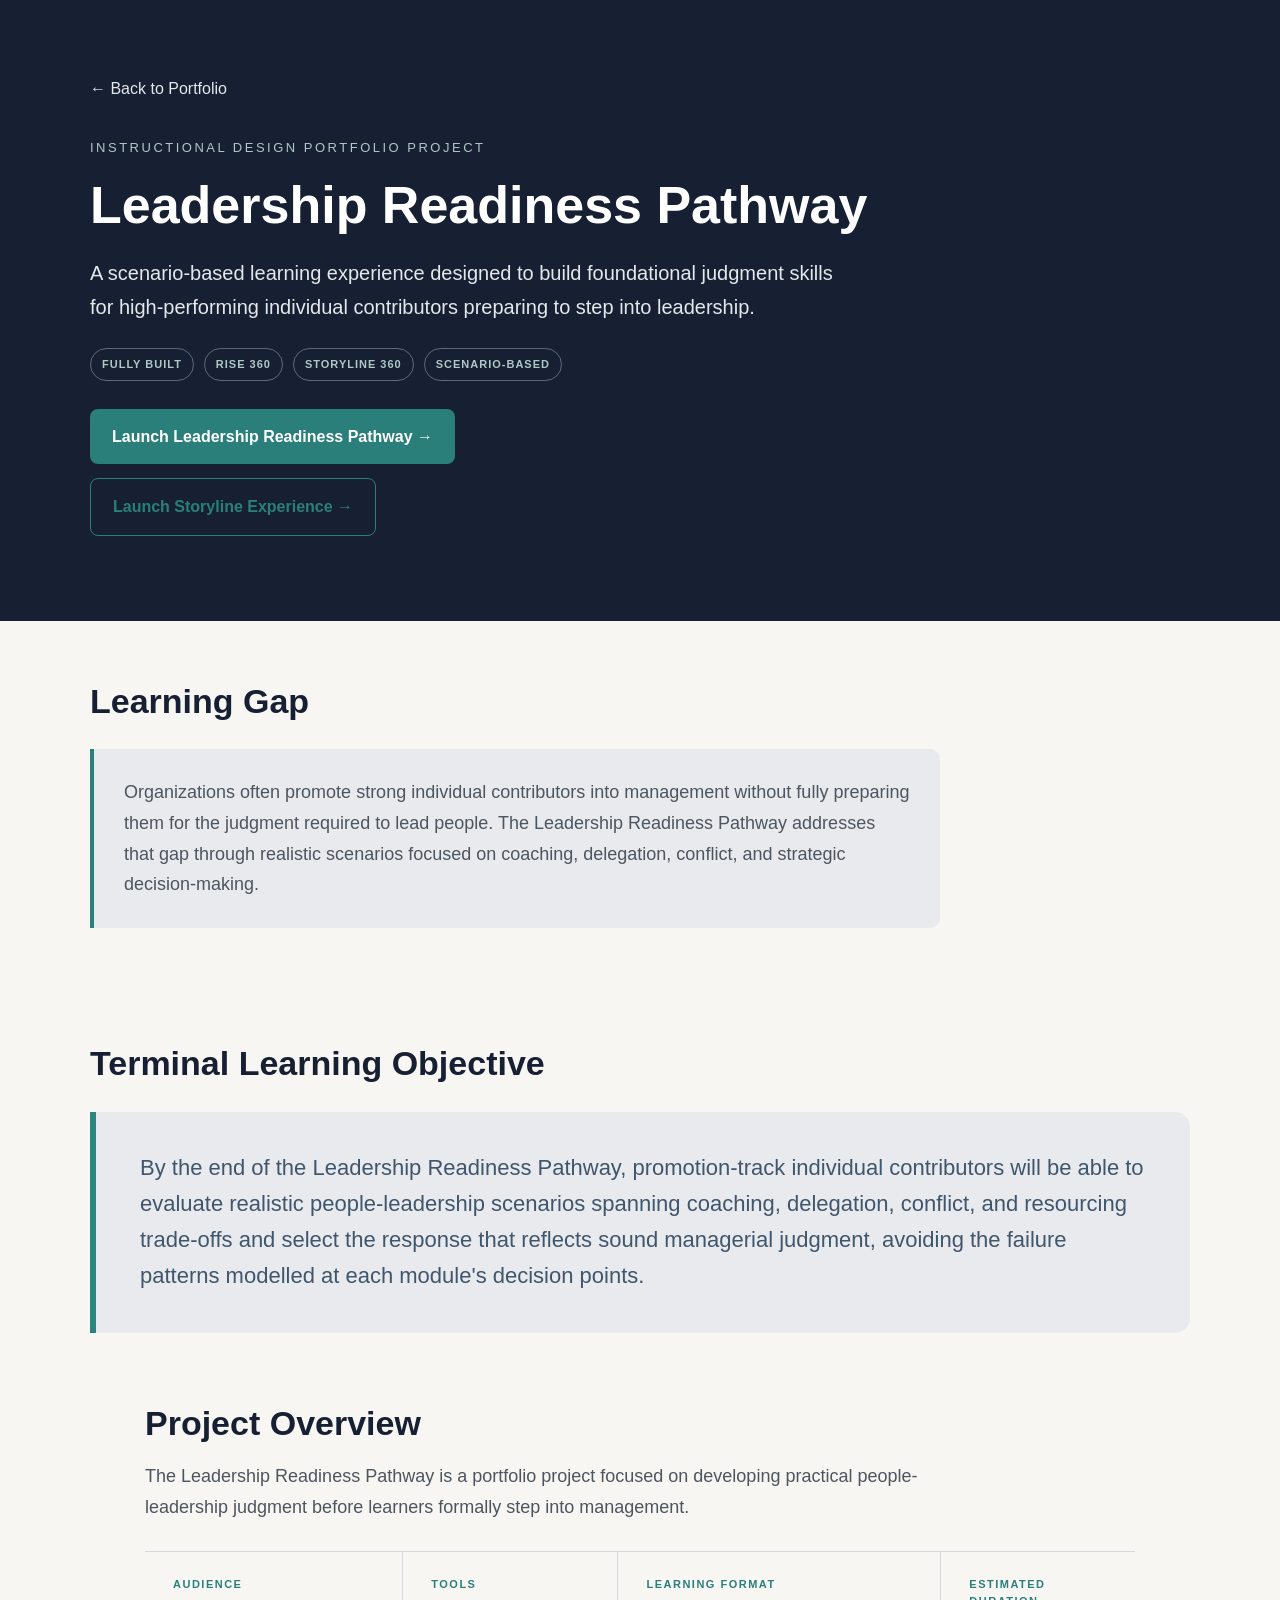
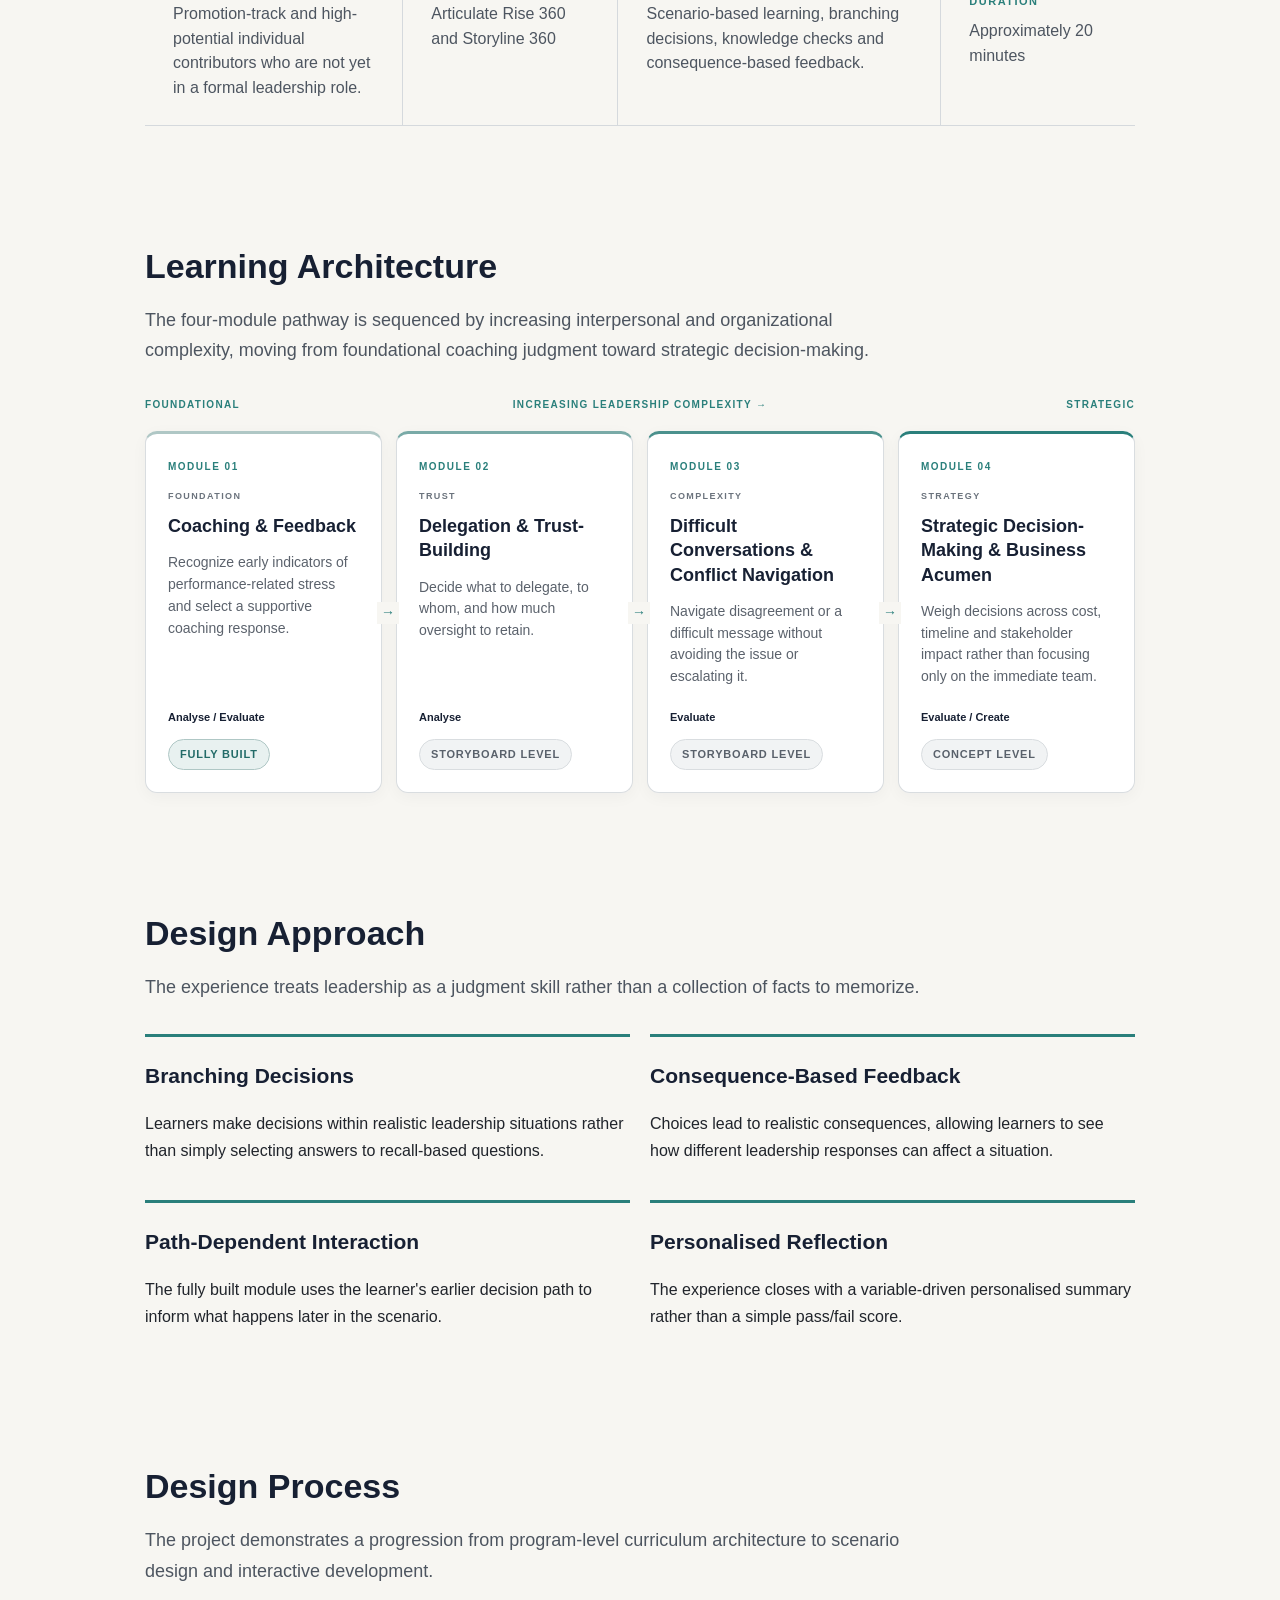
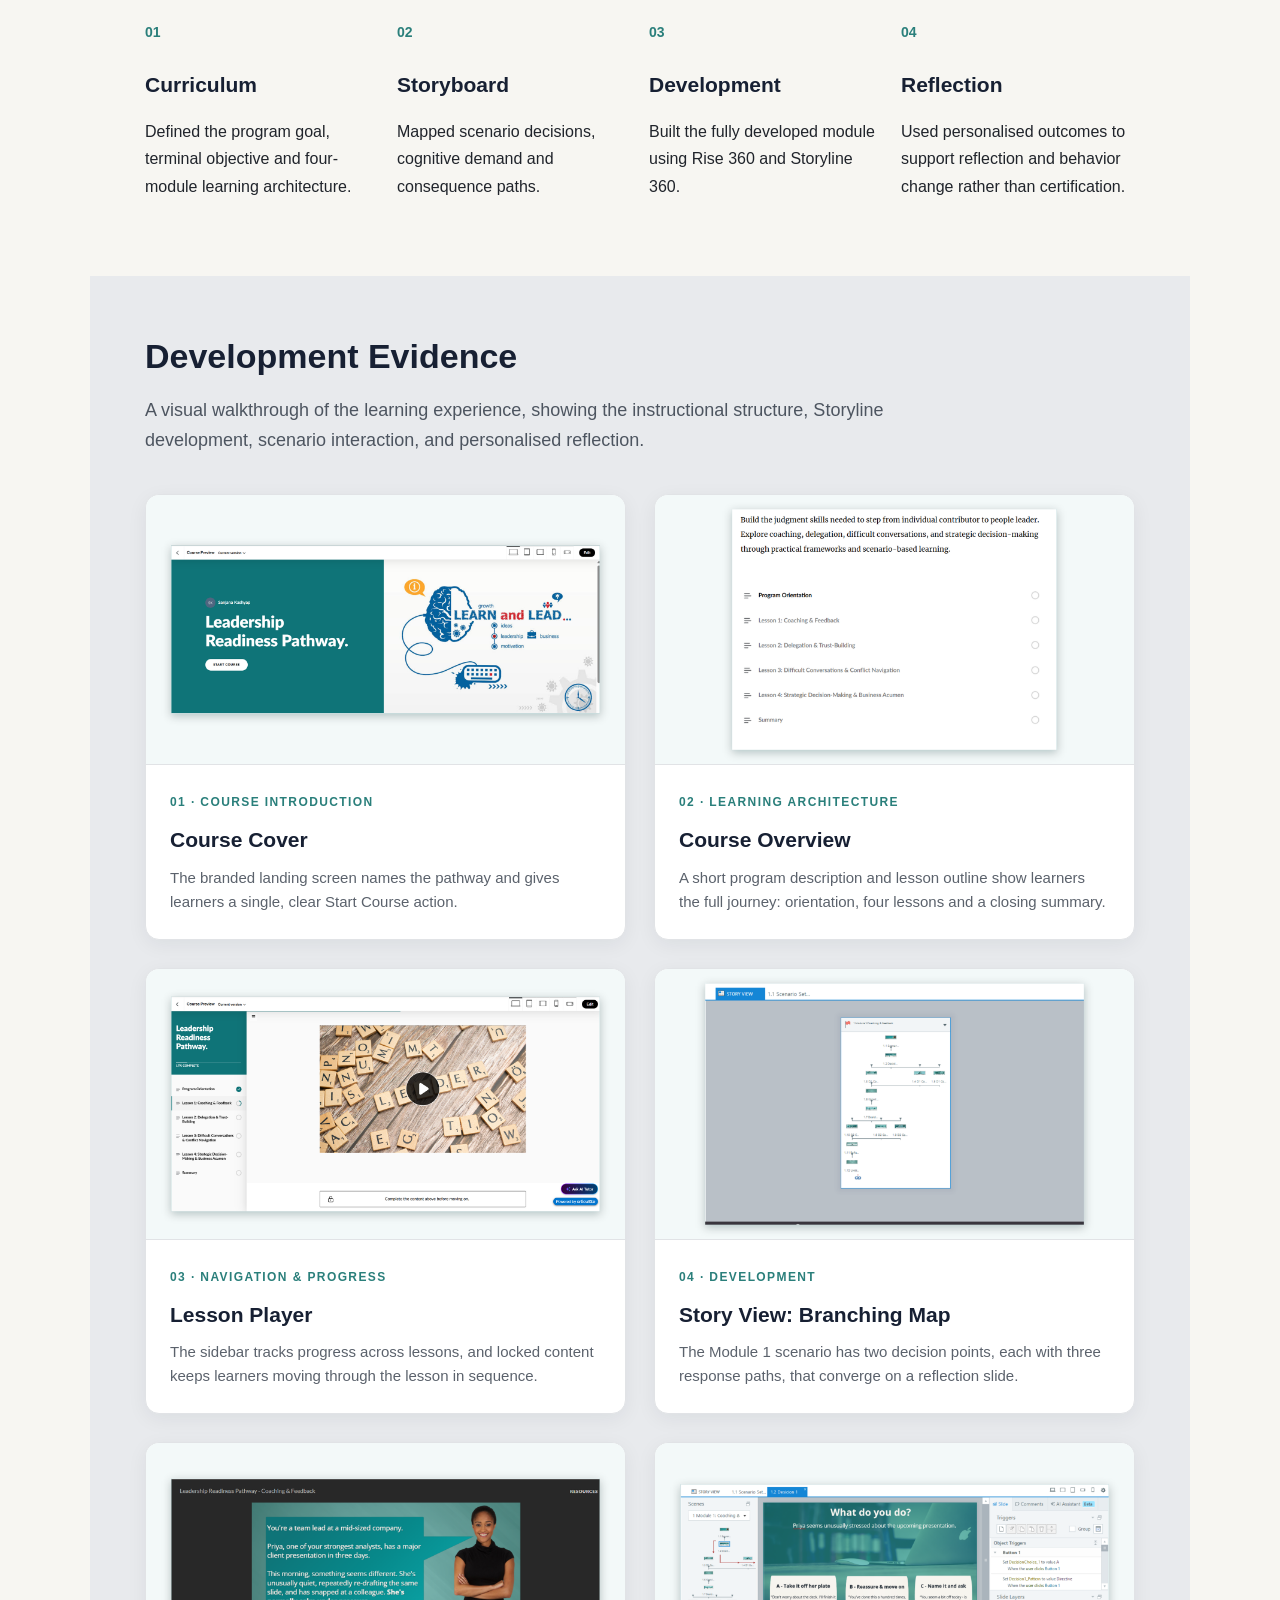
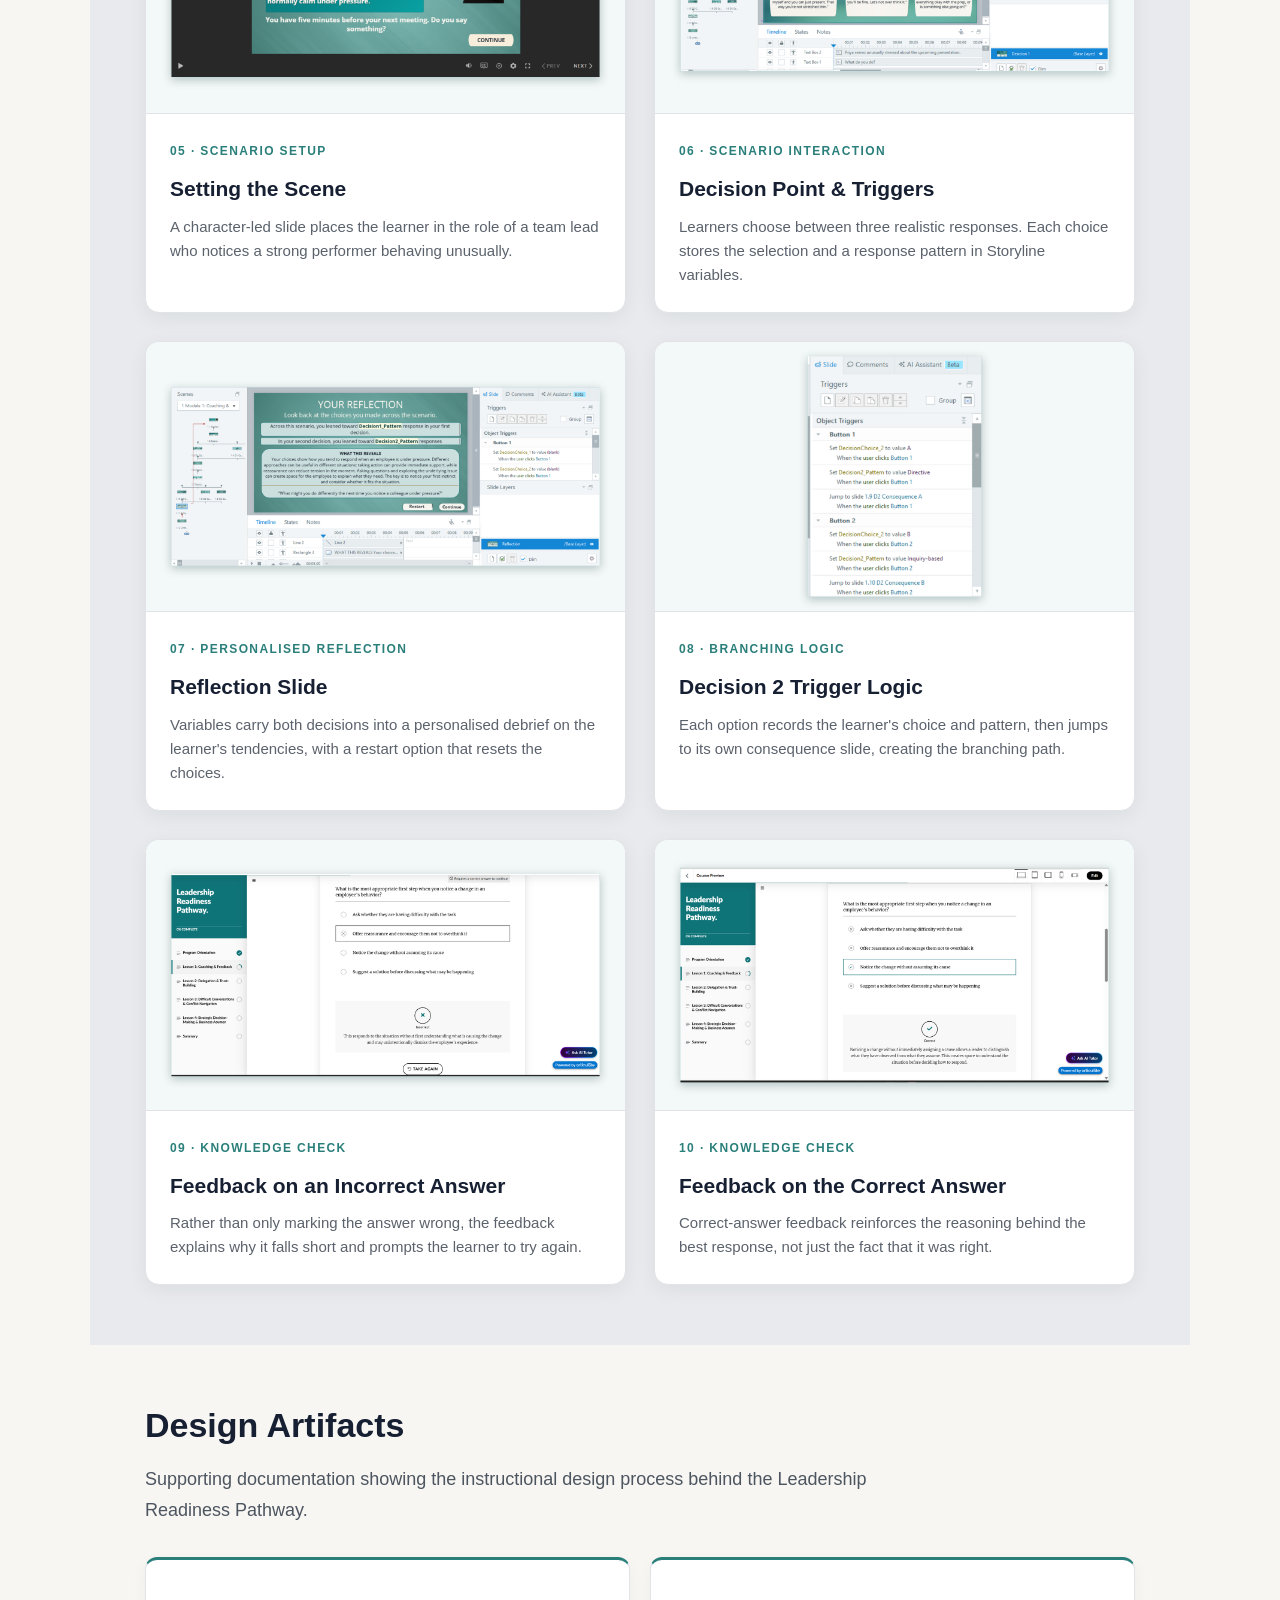
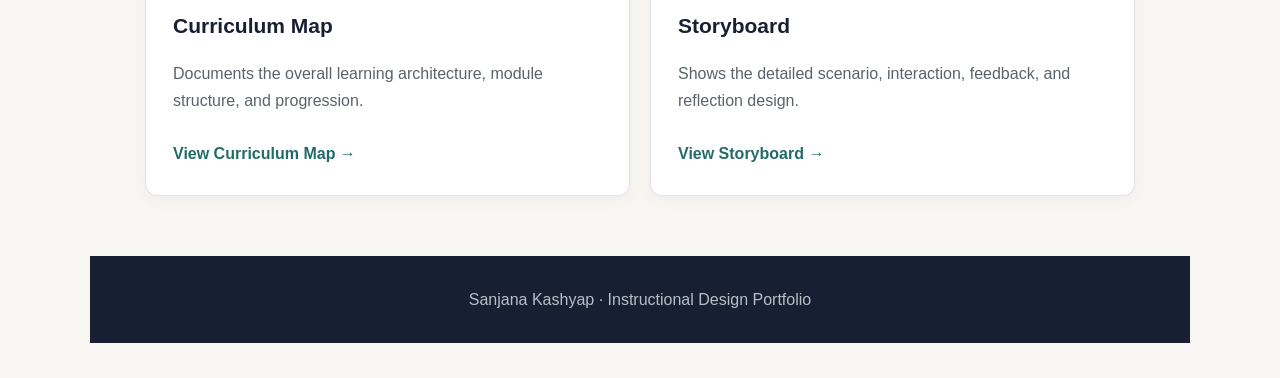
==== portfolio/projects/leadership/index.html @ 47f6525f "Update index.html" ====
<!DOCTYPE html>
<html lang="en">
<head>
  <meta charset="UTF-8">
  <meta name="viewport" content="width=device-width, initial-scale=1.0">

  <title>Leadership Readiness Pathway | Sanjana Kashyap</title>

  <style>
  * {
    box-sizing: border-box;
  }

  body {
    margin: 0;
    font-family: Arial, Helvetica, sans-serif;
    background: #F7F6F2;
    color: #20242B;
    line-height: 1.7;
  }

  .container {
    width: 90%;
    max-width: 1100px;
    margin: auto;
  }

  .hero {
    background: #172033;
    color: white;
    padding: 75px 0 85px;
  }

  .eyebrow {
    font-size: 13px;
    text-transform: uppercase;
    letter-spacing: 2.5px;
    color: #AFC7C5;
    margin-bottom: 18px;
  }

  h1 {
    font-size: 52px;
    line-height: 1.1;
    margin: 0 0 22px;
    max-width: 850px;
  }

  .hero p {
    max-width: 760px;
    font-size: 20px;
    color: #E4E8EC;
  }

  .hero-meta {
    display: flex;
    flex-wrap: wrap;
    gap: 10px;
    margin-top: 24px;
  }

  .hero-meta span {
    display: inline-block;
    padding: 6px 11px;
    border: 1px solid rgba(175, 199, 197, 0.45);
    border-radius: 20px;
    color: #AFC7C5;
    font-size: 11px;
    font-weight: bold;
    letter-spacing: 1px;
    text-transform: uppercase;
  }

  .button {
    display: inline-block;
    margin-top: 28px;
    padding: 14px 22px;
    background: #2A7F7B;
    color: white;
    text-decoration: none;
    border-radius: 8px;
    font-weight: bold;
    transition: 0.2s ease;
  }

  .button:hover {
    background: #236B68;
    transform: translateY(-1px);
  }

  .button-secondary {
    display: block;
    width: fit-content;
    background: transparent;
    color: #2A7F7B;
    border: 1px solid #2A7F7B;
    margin-left: 0;
    margin-top: 14px;
  }

  .button-secondary:hover {
    background: #E8F1F0;
    color: #236B68;
  }

  .back-link {
    display: inline-block;
    margin-bottom: 35px;
    color: #E4E8EC;
    text-decoration: none;
  }

  .back-link:hover {
    color: white;
  }

  section {
    padding: 60px 0;
  }

  /* Tighter transition between objective and overview */

  section:first-of-type {
    padding-bottom: 35px;
  }

  section:nth-of-type(2) {
    padding-top: 35px;
  }

  h2 {
    font-size: 34px;
    line-height: 1.2;
    color: #172033;
    margin: 0 0 16px;
  }

  h3 {
    font-size: 21px;
    color: #172033;
    margin-bottom: 8px;
  }

  .intro {
    max-width: 780px;
    font-size: 18px;
    color: #4D5560;
  }

  .learning-gap {
    margin-top: 28px;
    padding: 28px 30px;
    background: #E8EAED;
    border-left: 4px solid #2A7F7B;
    border-radius: 0 10px 10px 0;
    max-width: 850px;
  }

  .learning-gap p {
    margin: 0;
    color: #4D5560;
    font-size: 18px;
    line-height: 1.7;
  }
  .learning-objective {
  margin-top: 55px;
}

.learning-objective h2 {
  margin-bottom: 28px;
}

.objective-card {
  background: #E8EAED;
  border-left: 6px solid #2A8582;
  border-radius: 0 15px 15px 0;
  padding: 38px 44px;
  box-sizing: border-box;
}

.objective-card p {
  margin: 0;
  font-size: 22px;
  line-height: 1.65;
  color: #40566D;
}

  .meta-grid {
    display: grid;
    grid-template-columns: 1.2fr 1fr 1.5fr 0.9fr;
    gap: 0;
    margin-top: 28px;
    border-top: 1px solid #D5D9DD;
    border-bottom: 1px solid #D5D9DD;
  }

  .meta-card {
    padding: 24px 28px;
    border: none;
    border-right: 1px solid #D5D9DD;
    border-radius: 0;
    background: transparent;
    box-shadow: none;

    color: #4D5560;
    font-size: 16px;
    line-height: 1.55;
  }

  .meta-card:last-child {
    border-right: none;
  }

  .meta-card strong {
    display: block;
    margin-bottom: 9px;

    color: #2A7F7B;
    font-size: 11px;
    font-weight: bold;
    letter-spacing: 1.5px;
    text-transform: uppercase;
  }


  /* LEARNING ARCHITECTURE */

  .complexity-label {
    display: grid;
    grid-template-columns: 1fr auto 1fr;
    align-items: center;

    margin-top: 30px;
    margin-bottom: 18px;

    color: #2A7F7B;
    font-size: 10px;
    font-weight: bold;
    letter-spacing: 1.3px;
    text-transform: uppercase;
  }

  .complexity-label span:first-child {
    text-align: left;
  }

  .complexity-label span:nth-child(2) {
    text-align: center;
  }

  .complexity-label span:last-child {
    text-align: right;
  }

  .modules {
    display: grid;
    grid-template-columns: repeat(4, 1fr);
    gap: 14px;
    margin-top: 0;
    align-items: stretch;
  }

  .module {
    position: relative;
    display: flex;
    flex-direction: column;

    padding: 24px 22px 22px;

    background: #FFFFFF;
    border: 1px solid #D9DDE0;
    border-radius: 12px;

    box-shadow: 0 4px 16px rgba(23, 32, 51, 0.04);

    overflow: visible;
  }

  .module:hover {
    transform: translateY(-2px);
    transition: 0.2s ease;
  }

  .module:nth-child(1) {
    border-top: 3px solid #AFC7C5;
  }

  .module:nth-child(2) {
    border-top: 3px solid #79AAA7;
  }

  .module:nth-child(3) {
    border-top: 3px solid #4B918D;
  }

  .module:nth-child(4) {
    border-top: 3px solid #2A7F7B;
  }

  .module:not(:last-child)::after {
    content: "→";

    position: absolute;
    right: -18px;
    top: 50%;

    transform: translateY(-50%);

    width: 22px;
    height: 22px;

    display: flex;
    align-items: center;
    justify-content: center;

    background: #F7F6F2;

    color: #2A7F7B;
    font-size: 14px;
    font-weight: bold;

    z-index: 5;
  }

  .module-number {
    color: #2A7F7B;
    font-size: 10px;
    font-weight: bold;
    letter-spacing: 1.5px;
    text-transform: uppercase;
    margin-bottom: 14px;
  }

  .module-lens {
    display: inline-block;
    margin-bottom: 10px;

    color: #6B737D;
    font-size: 9px;
    font-weight: bold;
    letter-spacing: 1.4px;
    text-transform: uppercase;
  }

  .module h3 {
    margin: 0 0 14px;
    color: #172033;
    font-size: 18px;
    line-height: 1.35;
  }

  .module p {
    margin: 0;
    color: #5B626C;
    font-size: 14px;
    line-height: 1.55;
  }

  .module strong {
    display: block;
    margin-top: auto;
    padding-top: 22px;

    color: #172033;
    font-size: 11px;
    line-height: 1.4;
  }

  .module .status {
    align-self: flex-start;
    margin-top: 14px;
  }


  .status {
    display: inline-block;
    margin-top: 10px;
    padding: 5px 11px;
    border-radius: 20px;
    background: #F1F3F4;
    color: #59616B;
    border: 1px solid #D9DDE0;
    font-size: 11px;
    font-weight: bold;
    letter-spacing: 0.8px;
    text-transform: uppercase;
  }

  .status-built {
    background: #E8F1F0;
    color: #236B68;
    border-color: #AFC7C5;
  }

  .design-grid {
    display: grid;
    grid-template-columns: repeat(2, 1fr);
    gap: 20px;
    margin-top: 32px;
  }

  .design-card {
    border-top: 3px solid #2A7F7B;
  }

  .design-decisions span {
    color: #2A7F7B;
    font-size: 11px;
    font-weight: bold;
    letter-spacing: 1.1px;
    text-transform: uppercase;
  }

  .design-decisions span:not(:last-child)::after {
    content: "·";
    margin-left: 28px;
    color: #AFC7C5;
  }

  .process {
    display: grid;
    grid-template-columns: repeat(4, 1fr);
    gap: 18px;
    margin-top: 32px;
  }

  .process-step strong {
    color: #2A7F7B;
    font-size: 14px;
  }

  .screenshots {
    background: #E8EAED;
  }

  .screenshot-placeholder {
    background: white;
    border: 2px dashed #B9BEC5;
    border-radius: 12px;
    padding: 50px 25px;
    text-align: center;
    color: #666E78;
    margin-top: 28px;
  }

  .screenshot-gallery {
    display: grid;
    grid-template-columns: repeat(2, 1fr);
    gap: 28px;
    margin-top: 38px;
  }

  .screenshot-card {
    background: white;
    border-radius: 14px;
    overflow: hidden;
    border: 1px solid #E1E3E6;
    box-shadow: 0 5px 20px rgba(23, 32, 51, 0.06);
    transition: 0.2s ease;
  }

  .screenshot-card:hover {
    transform: translateY(-3px);
    box-shadow: 0 10px 28px rgba(23, 32, 51, 0.10);
  }

  .screenshot-card img {
    width: 100%;
    display: block;
    border-bottom: 1px solid #E1E3E6;
  }

  .screenshot-content {
    padding: 22px 24px 25px;
  }

  .screenshot-content span {
    font-size: 12px;
    text-transform: uppercase;
    letter-spacing: 1.4px;
    color: #2A7F7B;
    font-weight: bold;
  }

  .screenshot-content h3 {
    margin: 8px 0 8px;
  }

  .screenshot-content p {
    margin: 0;
    color: #5B626C;
    font-size: 15px;
    line-height: 1.6;
  }

  @media (max-width: 800px) {
    .screenshot-gallery {
      grid-template-columns: 1fr;
    }
  }

  .artifact-grid {
    display: grid;
    grid-template-columns: repeat(2, 1fr);
    gap: 20px;
    margin-top: 32px;
  }

  .artifact-card {
    background: white;
    padding: 27px;
    border-radius: 12px;
    border: 1px solid #E1E3E6;
    border-top: 3px solid #2A7F7B;
    box-shadow: 0 4px 16px rgba(23, 32, 51, 0.04);
  }

  .artifact-card p {
    color: #5B626C;
  }

  .artifact-link {
    display: inline-block;
    margin-top: 10px;
    color: #236B68;
    font-weight: bold;
    text-decoration: none;
  }

  .artifact-link:hover {
    text-decoration: underline;
  }

  footer {
    background: #172033;
    color: #B8BEC7;
    padding: 30px 0;
    text-align: center;
  }

  @media (max-width: 800px) {
    h1 {
      font-size: 40px;
    }

    .meta-grid,
    .design-grid,
    .process,
    .artifact-grid {
      grid-template-columns: 1fr;
    }

    .meta-card {
      border-right: none;
      border-bottom: 1px solid #D5D9DD;
      padding: 18px 5px;
    }

    .meta-card:last-child {
      border-bottom: none;
    }

    .modules {
      grid-template-columns: 1fr;
      gap: 16px;
    }

    .module:not(:last-child)::after {
      content: "↓";

      right: 50%;
      top: auto;
      bottom: -20px;

      transform: translateX(50%);
    }

    .module {
      padding: 24px;
    }

    .complexity-label {
      grid-template-columns: 1fr;
      gap: 6px;
    }

    .complexity-label span {
      text-align: left !important;
    }

    .complexity-label span:nth-child(2) {
      order: 3;
    }

    .design-decisions span:not(:last-child)::after {
      display: none;
    }
  }
</style>
</head>

<body>

  <!-- HERO -->
  <header class="hero">
    <div class="container">

      <a class="back-link" href="../../index.html">
        ← Back to Portfolio
      </a>

      <div class="eyebrow">
        Instructional Design Portfolio Project
      </div>

      <h1>Leadership Readiness Pathway</h1>

      <p>
        A scenario-based learning experience designed to build
        foundational judgment skills for high-performing individual
        contributors preparing to step into leadership.
      </p>

      <div class="hero-meta">

        <span>Fully Built</span>

        <span>Rise 360</span>

        <span>Storyline 360</span>

        <span>Scenario-Based</span>

      </div>

      <a
        class="button"
        href="../../../index.html"
        target="_blank"
      >
        Launch Leadership Readiness Pathway →
      </a>

      <a
        class="button button-secondary"
        href="storyline/story.html"
        target="_blank"
      >
        Launch Storyline Experience →
      </a>

    </div>
  </header>


  <!-- BUSINESS PROBLEM & LEARNING OBJECTIVE -->
  <section>
    <div class="container">

      <h2>Learning Gap</h2>

      <div class="learning-gap">

        <p>
          Organizations often promote strong individual contributors into
          management without fully preparing them for the judgment required
          to lead people. The Leadership Readiness Pathway addresses that gap
          through realistic scenarios focused on coaching, delegation,
          conflict, and strategic decision-making.
        </p>

      </div>


     <section class="learning-objective">

  <h2>Terminal Learning Objective</h2>

  <div class="objective-card">

    <p>
      By the end of the Leadership Readiness Pathway, promotion-track
      individual contributors will be able to evaluate realistic
      people-leadership scenarios spanning coaching, delegation,
      conflict, and resourcing trade-offs and select the response
      that reflects sound managerial judgment, avoiding the failure
      patterns modelled at each module's decision points.
    </p>

  </div>

</section>


  <!-- PROJECT OVERVIEW -->
  <section>
    <div class="container">

      <h2>Project Overview</h2>

      <p class="intro">
        The Leadership Readiness Pathway is a portfolio project focused
        on developing practical people-leadership judgment before learners
        formally step into management.
      </p>

      <div class="meta-grid">

        <div class="meta-card">
          <strong>Audience</strong>
          Promotion-track and high-potential individual contributors
          who are not yet in a formal leadership role.
        </div>

        <div class="meta-card">
          <strong>Tools</strong>
          Articulate Rise 360 and Storyline 360
        </div>

        <div class="meta-card">
          <strong>Learning Format</strong>
          Scenario-based learning, branching decisions,
          knowledge checks and consequence-based feedback.
        </div>

        <div class="meta-card">
          <strong>Estimated Duration</strong>
          Approximately 20 minutes
        </div>

      </div>

    </div>
  </section>


  <!-- LEARNING ARCHITECTURE -->
  <section>
    <div class="container">

      <h2>Learning Architecture</h2>

      <p class="intro">
        The four-module pathway is sequenced by increasing interpersonal
        and organizational complexity, moving from foundational coaching
        judgment toward strategic decision-making.
      </p>

      <div class="complexity-label">
        <span>Foundational</span>
        <span>Increasing Leadership Complexity →</span>
        <span>Strategic</span>
      </div>

      <div class="modules">

        <div class="module">

          <div class="module-number">
            Module 01
          </div>

          <span class="module-lens">
            Foundation
          </span>

          <h3>
            Coaching & Feedback
          </h3>

          <p>
            Recognize early indicators of performance-related stress
            and select a supportive coaching response.
          </p>

          <strong>
            Analyse / Evaluate
          </strong>

          <span class="status status-built">
            Fully Built
          </span>

        </div>


        <div class="module">

          <div class="module-number">
            Module 02
          </div>

          <span class="module-lens">
            Trust
          </span>

          <h3>
            Delegation & Trust-Building
          </h3>

          <p>
            Decide what to delegate, to whom, and how much oversight
            to retain.
          </p>

          <strong>
            Analyse
          </strong>

          <span class="status">
            Storyboard level
          </span>

        </div>


        <div class="module">

          <div class="module-number">
            Module 03
          </div>

          <span class="module-lens">
            Complexity
          </span>

          <h3>
            Difficult Conversations & Conflict Navigation
          </h3>

          <p>
            Navigate disagreement or a difficult message without
            avoiding the issue or escalating it.
          </p>

          <strong>
            Evaluate
          </strong>

          <span class="status">
            Storyboard level
          </span>

        </div>


        <div class="module">

          <div class="module-number">
            Module 04
          </div>

          <span class="module-lens">
            Strategy
          </span>

          <h3>
            Strategic Decision-Making & Business Acumen
          </h3>

          <p>
            Weigh decisions across cost, timeline and stakeholder
            impact rather than focusing only on the immediate team.
          </p>

          <strong>
            Evaluate / Create
          </strong>

          <span class="status">
            Concept level
          </span>

        </div>

      </div>

    </div>
  </section>


  <!-- DESIGN APPROACH -->
  <section>
    <div class="container">

      <h2>Design Approach</h2>

      <p class="intro">
        The experience treats leadership as a judgment skill rather
        than a collection of facts to memorize.
      </p>

      <div class="design-grid">

        <div class="design-card">
          <h3>Branching Decisions</h3>

          <p>
            Learners make decisions within realistic leadership
            situations rather than simply selecting answers to
            recall-based questions.
          </p>
        </div>


        <div class="design-card">
          <h3>Consequence-Based Feedback</h3>

          <p>
            Choices lead to realistic consequences, allowing learners
            to see how different leadership responses can affect a
            situation.
          </p>
        </div>


        <div class="design-card">
          <h3>Path-Dependent Interaction</h3>

          <p>
            The fully built module uses the learner's earlier decision
            path to inform what happens later in the scenario.
          </p>
        </div>


        <div class="design-card">
          <h3>Personalised Reflection</h3>

          <p>
            The experience closes with a variable-driven personalised
            summary rather than a simple pass/fail score.
          </p>
        </div>

      </div>

    </div>
  </section>


  <!-- DESIGN PROCESS -->
  <section>
    <div class="container">

      <h2>Design Process</h2>

      <p class="intro">
        The project demonstrates a progression from program-level
        curriculum architecture to scenario design and interactive
        development.
      </p>

      <div class="process">

        <div class="process-step">
          <strong>01</strong>
          <h3>Curriculum</h3>
          <p>
            Defined the program goal, terminal objective and
            four-module learning architecture.
          </p>
        </div>

        <div class="process-step">
          <strong>02</strong>
          <h3>Storyboard</h3>
          <p>
            Mapped scenario decisions, cognitive demand and
            consequence paths.
          </p>
        </div>

        <div class="process-step">
          <strong>03</strong>
          <h3>Development</h3>
          <p>
            Built the fully developed module using Rise 360
            and Storyline 360.
          </p>
        </div>

        <div class="process-step">
          <strong>04</strong>
          <h3>Reflection</h3>
          <p>
            Used personalised outcomes to support reflection and
            behavior change rather than certification.
          </p>
        </div>

      </div>

    </div>
  </section>


  <!-- DEVELOPMENT EVIDENCE -->
  <section class="screenshots">
    <div class="container">

      <h2>Development Evidence</h2>

      <p class="intro">
        A visual walkthrough of the learning experience, showing the
        instructional structure, Storyline development, scenario interaction,
        and personalised reflection.
      </p>

      <div class="screenshot-gallery">

        <!-- 01 -->
        <div class="screenshot-card">
          <a href="images/01-course-cover-landing.png" target="_blank">
            <img
              src="images/01-course-cover-landing.png"
              alt="Leadership Readiness Pathway course cover in Rise 360 with a Start Course button"
            >
          </a>

          <div class="screenshot-content">
            <span>01 · Course Introduction</span>
            <h3>Course Cover</h3>
            <p>
              The branded landing screen names the pathway and gives
              learners a single, clear Start Course action.
            </p>
          </div>
        </div>


        <!-- 02 -->
        <div class="screenshot-card">
          <a href="images/02-course-overview-lesson-list.png" target="_blank">
            <img
              src="images/02-course-overview-lesson-list.png"
              alt="Course overview listing the program orientation, four lessons and summary"
            >
          </a>

          <div class="screenshot-content">
            <span>02 · Learning Architecture</span>
            <h3>Course Overview</h3>
            <p>
              A short program description and lesson outline show learners
              the full journey: orientation, four lessons and a closing summary.
            </p>
          </div>
        </div>


        <!-- 03 -->
        <div class="screenshot-card">
          <a href="images/03-lesson-player-navigation.png" target="_blank">
            <img
              src="images/03-lesson-player-navigation.png"
              alt="Rise 360 lesson player with sidebar navigation and progress tracking"
            >
          </a>

          <div class="screenshot-content">
            <span>03 · Navigation &amp; Progress</span>
            <h3>Lesson Player</h3>
            <p>
              The sidebar tracks progress across lessons, and locked content
              keeps learners moving through the lesson in sequence.
            </p>
          </div>
        </div>


        <!-- 04 -->
        <div class="screenshot-card">
          <a href="images/04-storyline-story-view-branching.png" target="_blank">
            <img
              src="images/04-storyline-story-view-branching.png"
              alt="Storyline 360 Story View showing the Module 1 branching scenario map"
            >
          </a>

          <div class="screenshot-content">
            <span>04 · Development</span>
            <h3>Story View: Branching Map</h3>
            <p>
              The Module 1 scenario has two decision points, each with
              three response paths, that converge on a reflection slide.
            </p>
          </div>
        </div>


        <!-- 05 -->
        <div class="screenshot-card">
          <a href="images/05-scenario-setup-slide.png" target="_blank">
            <img
              src="images/05-scenario-setup-slide.png"
              alt="Scenario setup slide introducing Priya, a strong analyst who seems unusually stressed"
            >
          </a>

          <div class="screenshot-content">
            <span>05 · Scenario Setup</span>
            <h3>Setting the Scene</h3>
            <p>
              A character-led slide places the learner in the role of a
              team lead who notices a strong performer behaving unusually.
            </p>
          </div>
        </div>


        <!-- 06 -->
        <div class="screenshot-card">
          <a href="images/06-storyline-decision-slide-triggers.png" target="_blank">
            <img
              src="images/06-storyline-decision-slide-triggers.png"
              alt="Storyline decision slide with three response options and the triggers that store the learner's choice"
            >
          </a>

          <div class="screenshot-content">
            <span>06 · Scenario Interaction</span>
            <h3>Decision Point &amp; Triggers</h3>
            <p>
              Learners choose between three realistic responses. Each
              choice stores the selection and a response pattern in Storyline variables.
            </p>
          </div>
        </div>


        <!-- 07 -->
        <div class="screenshot-card">
          <a href="images/07-storyline-reflection-variables.png" target="_blank">
            <img
              src="images/07-storyline-reflection-variables.png"
              alt="Reflection slide in Storyline 360 displaying the learner's decision patterns through variables"
            >
          </a>

          <div class="screenshot-content">
            <span>07 · Personalised Reflection</span>
            <h3>Reflection Slide</h3>
            <p>
              Variables carry both decisions into a personalised debrief
              on the learner's tendencies, with a restart option that resets the choices.
            </p>
          </div>
        </div>


        <!-- 08 -->
        <div class="screenshot-card">
          <a href="images/08-storyline-decision-2-jump-triggers.png" target="_blank">
            <img
              src="images/08-storyline-decision-2-jump-triggers.png"
              alt="Storyline trigger panel for Decision 2 showing variable assignments and jump-to-slide triggers"
            >
          </a>

          <div class="screenshot-content">
            <span>08 · Branching Logic</span>
            <h3>Decision 2 Trigger Logic</h3>
            <p>
              Each option records the learner's choice and pattern,
              then jumps to its own consequence slide, creating the branching path.
            </p>
          </div>
        </div>


        <!-- 09 -->
        <div class="screenshot-card">
          <a href="images/09-knowledge-check-incorrect-feedback.png" target="_blank">
            <img
              src="images/09-knowledge-check-incorrect-feedback.png"
              alt="Knowledge check question with incorrect answer feedback"
            >
          </a>

          <div class="screenshot-content">
            <span>09 · Knowledge Check</span>
            <h3>Feedback on an Incorrect Answer</h3>
            <p>
              Rather than only marking the answer wrong, the feedback
              explains why it falls short and prompts the learner to try again.
            </p>
          </div>
        </div>


        <!-- 10 -->
        <div class="screenshot-card">
          <a href="images/10-knowledge-check-correct-feedback.png" target="_blank">
            <img
              src="images/10-knowledge-check-correct-feedback.png"
              alt="Knowledge check question with correct answer feedback"
            >
          </a>

          <div class="screenshot-content">
            <span>10 · Knowledge Check</span>
            <h3>Feedback on the Correct Answer</h3>
            <p>
              Correct-answer feedback reinforces the reasoning behind
              the best response, not just the fact that it was right.
            </p>
          </div>
        </div>

      </div>

    </div>
  </section>


  <!-- DESIGN ARTIFACTS -->
  <section>
    <div class="container">

      <h2>Design Artifacts</h2>

      <p class="intro">
        Supporting documentation showing the instructional design process
        behind the Leadership Readiness Pathway.
      </p>

      <div class="artifact-grid">

        <div class="artifact-card">
          <h3>Curriculum Map</h3>

          <p>
            Documents the overall learning architecture, module structure,
            and progression.
          </p>

          <a
            class="artifact-link"
            href="documents/leadership-readiness-curriculum-map.pdf"
            target="_blank"
          >
            View Curriculum Map →
          </a>
        </div>


        <div class="artifact-card">
          <h3>Storyboard</h3>

          <p>
            Shows the detailed scenario, interaction, feedback, and
            reflection design.
          </p>

          <a
            class="artifact-link"
            href="documents/modules-2-4%20Storyboard-outlines.pdf"
            target="_blank"
          >
            View Storyboard →
          </a>
        </div>

      </div>

    </div>
  </section>


  <!-- FOOTER -->
  <footer>
    <div class="container">
      Sanjana Kashyap · Instructional Design Portfolio
    </div>
  </footer>

</body>
</html>
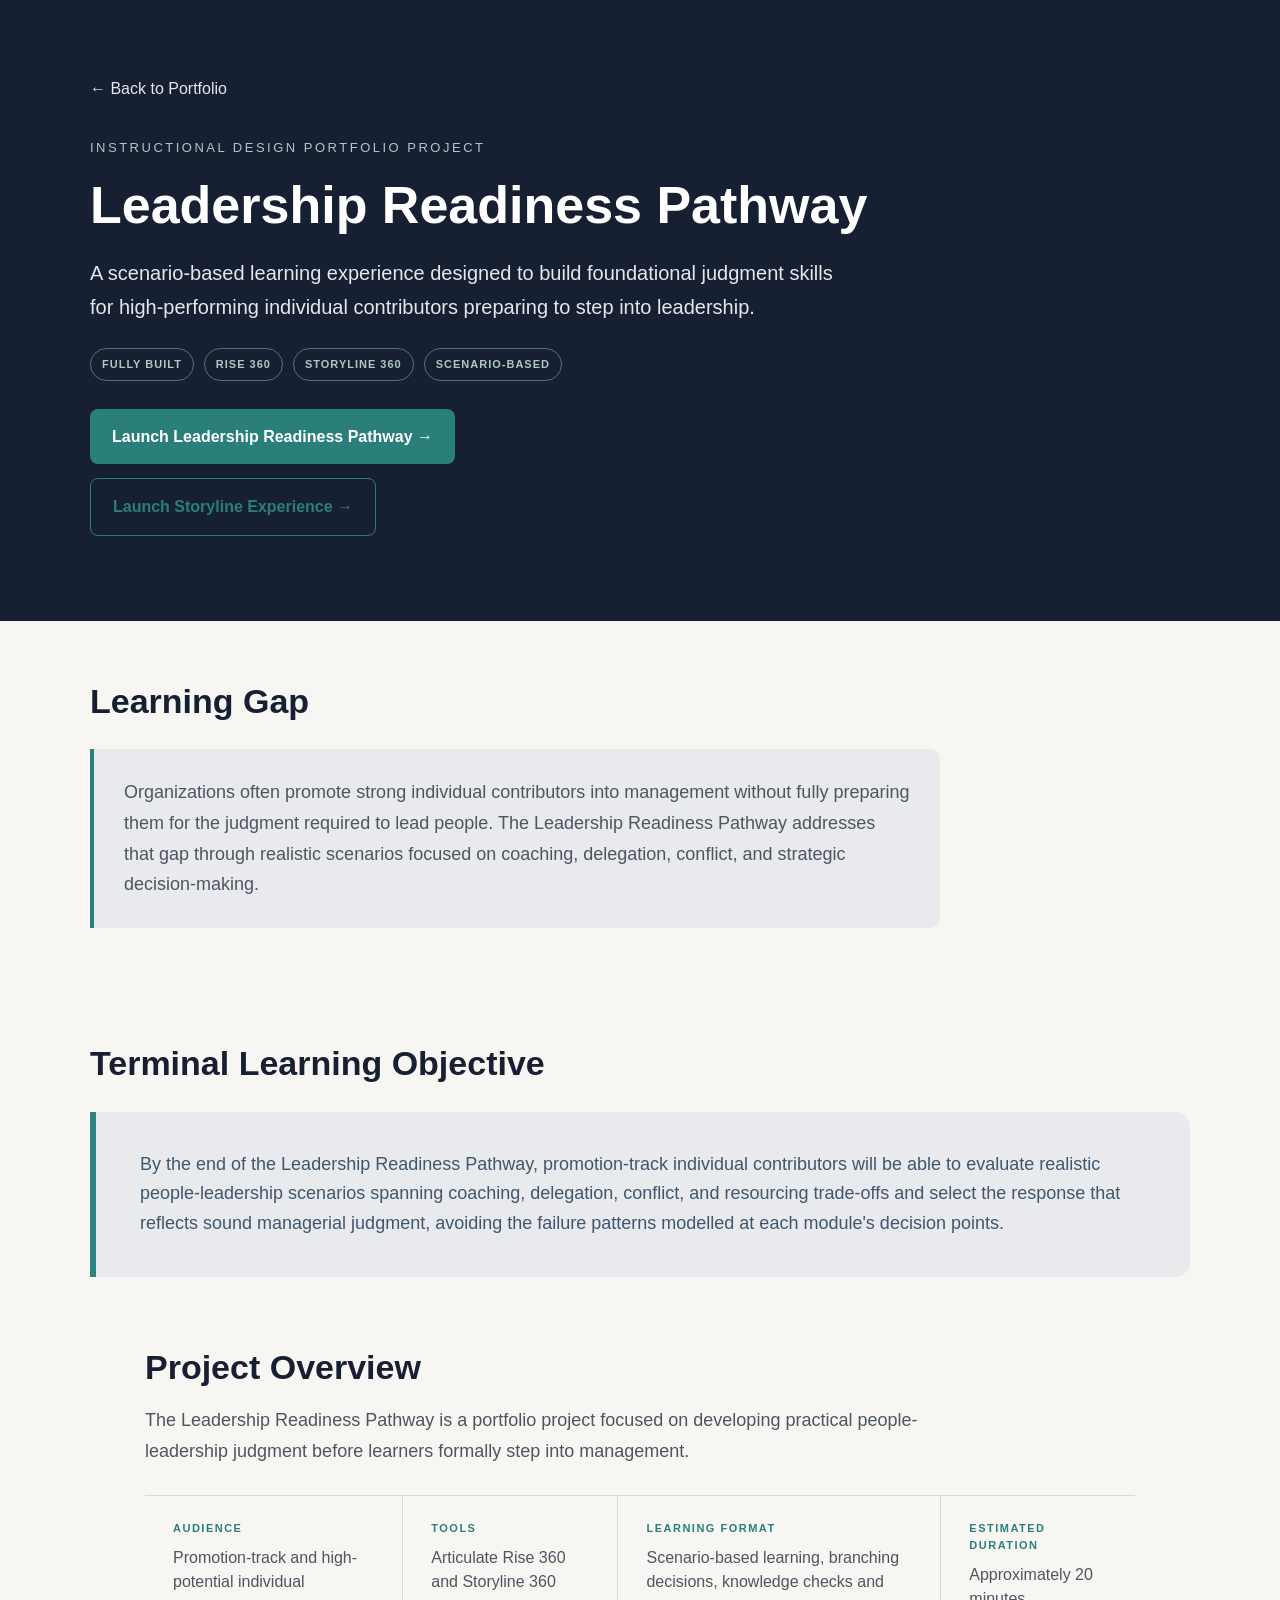
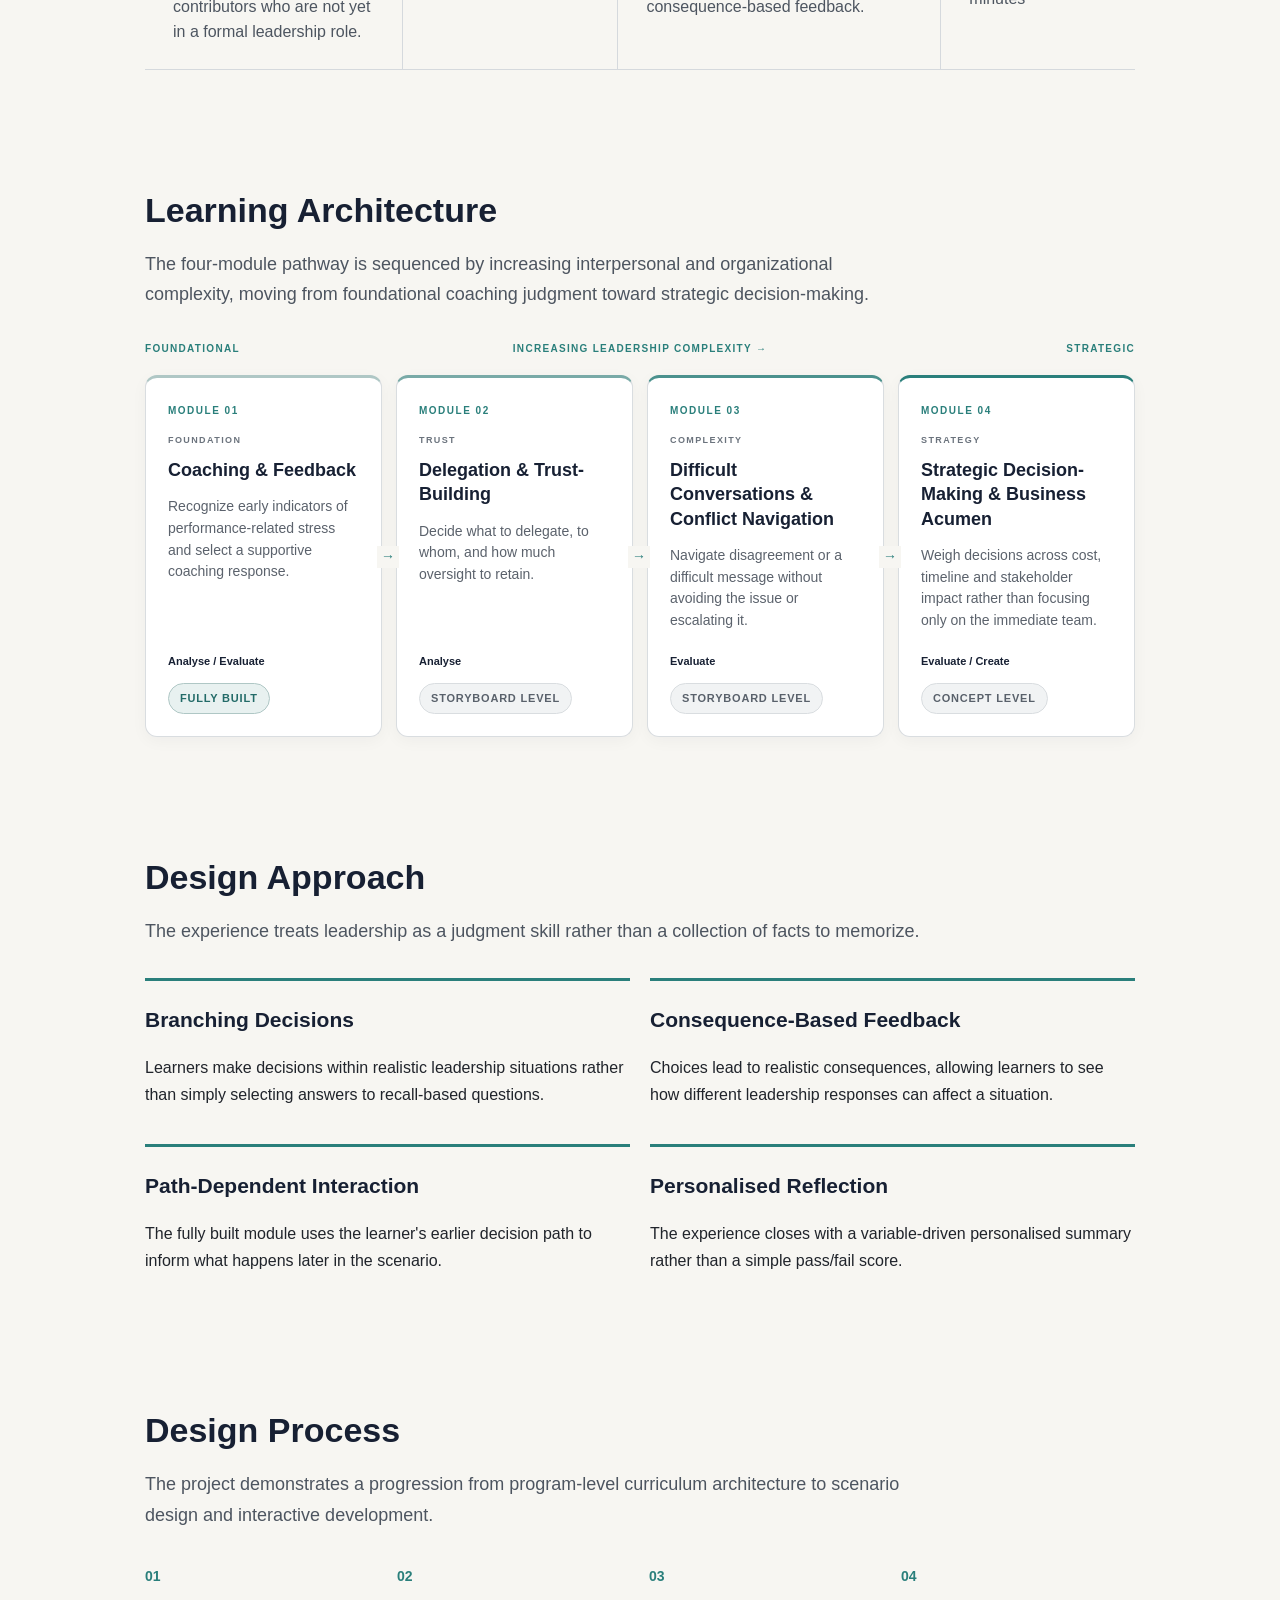
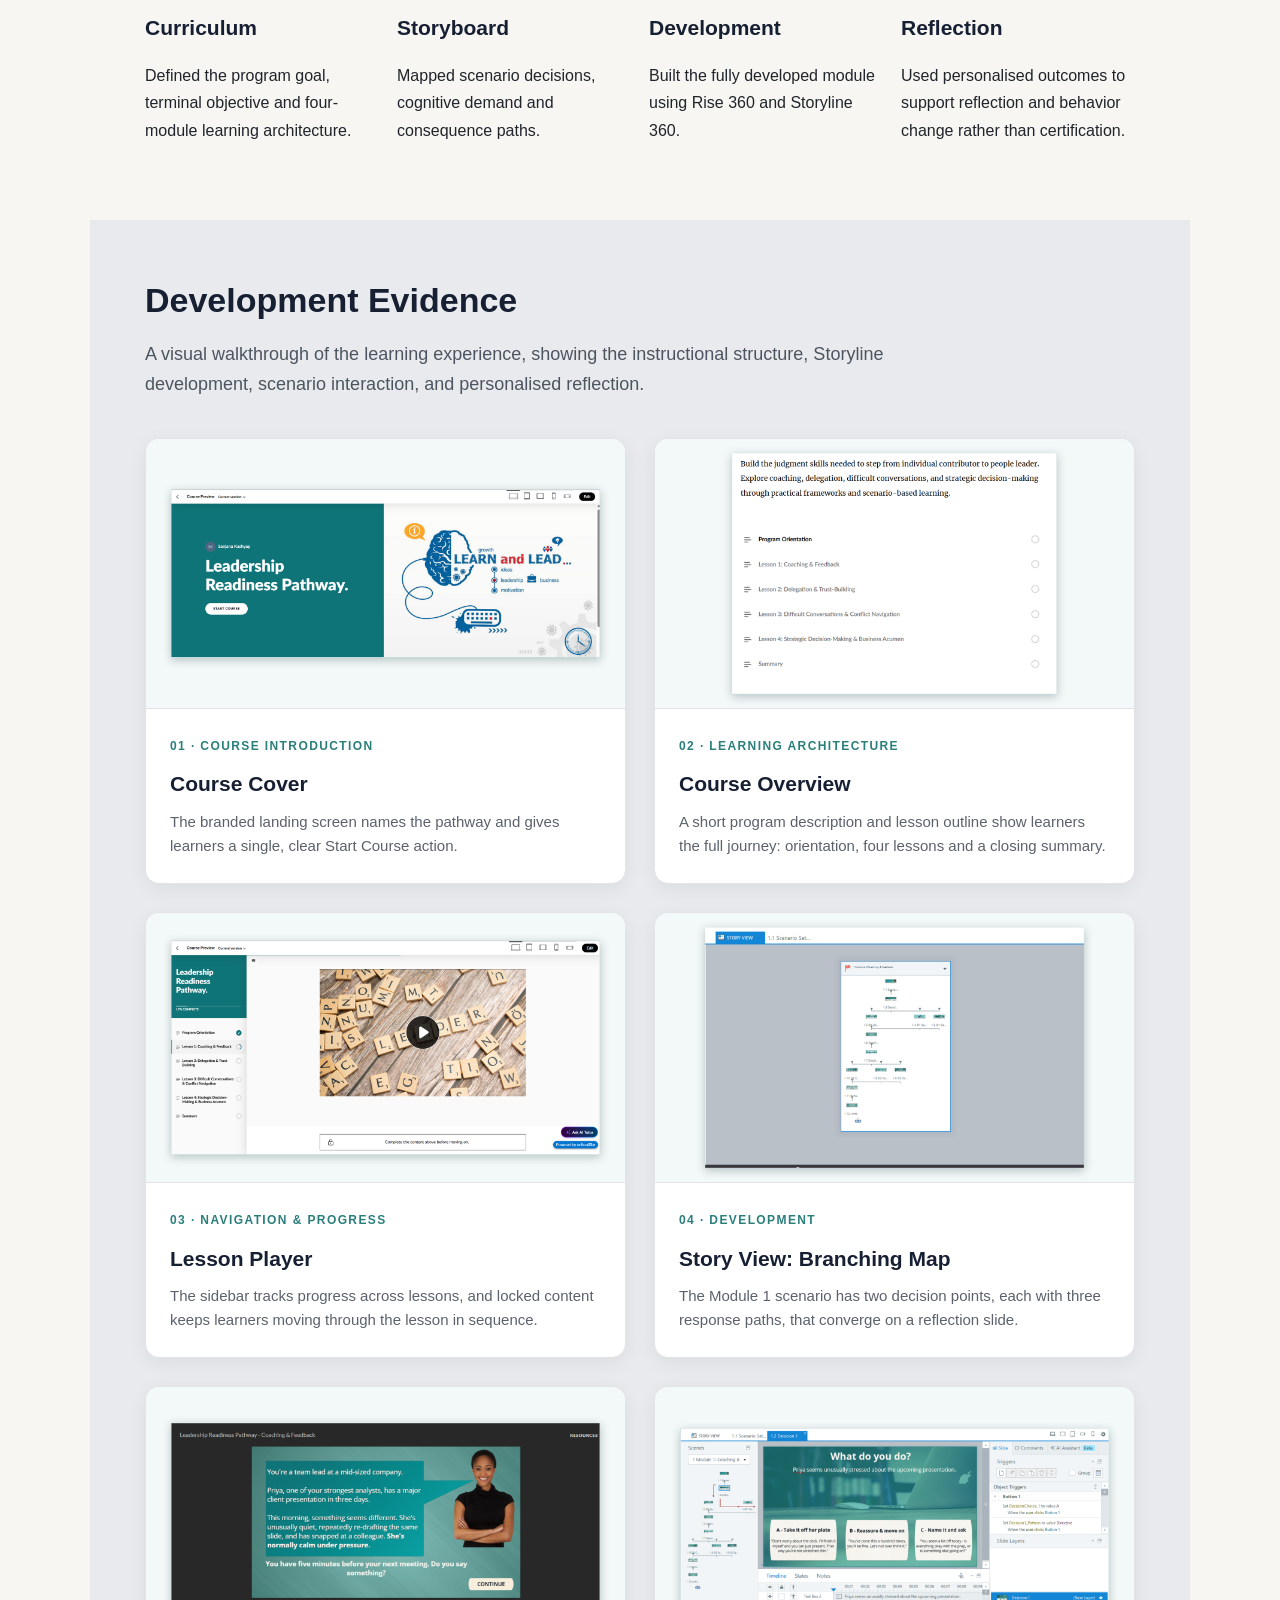
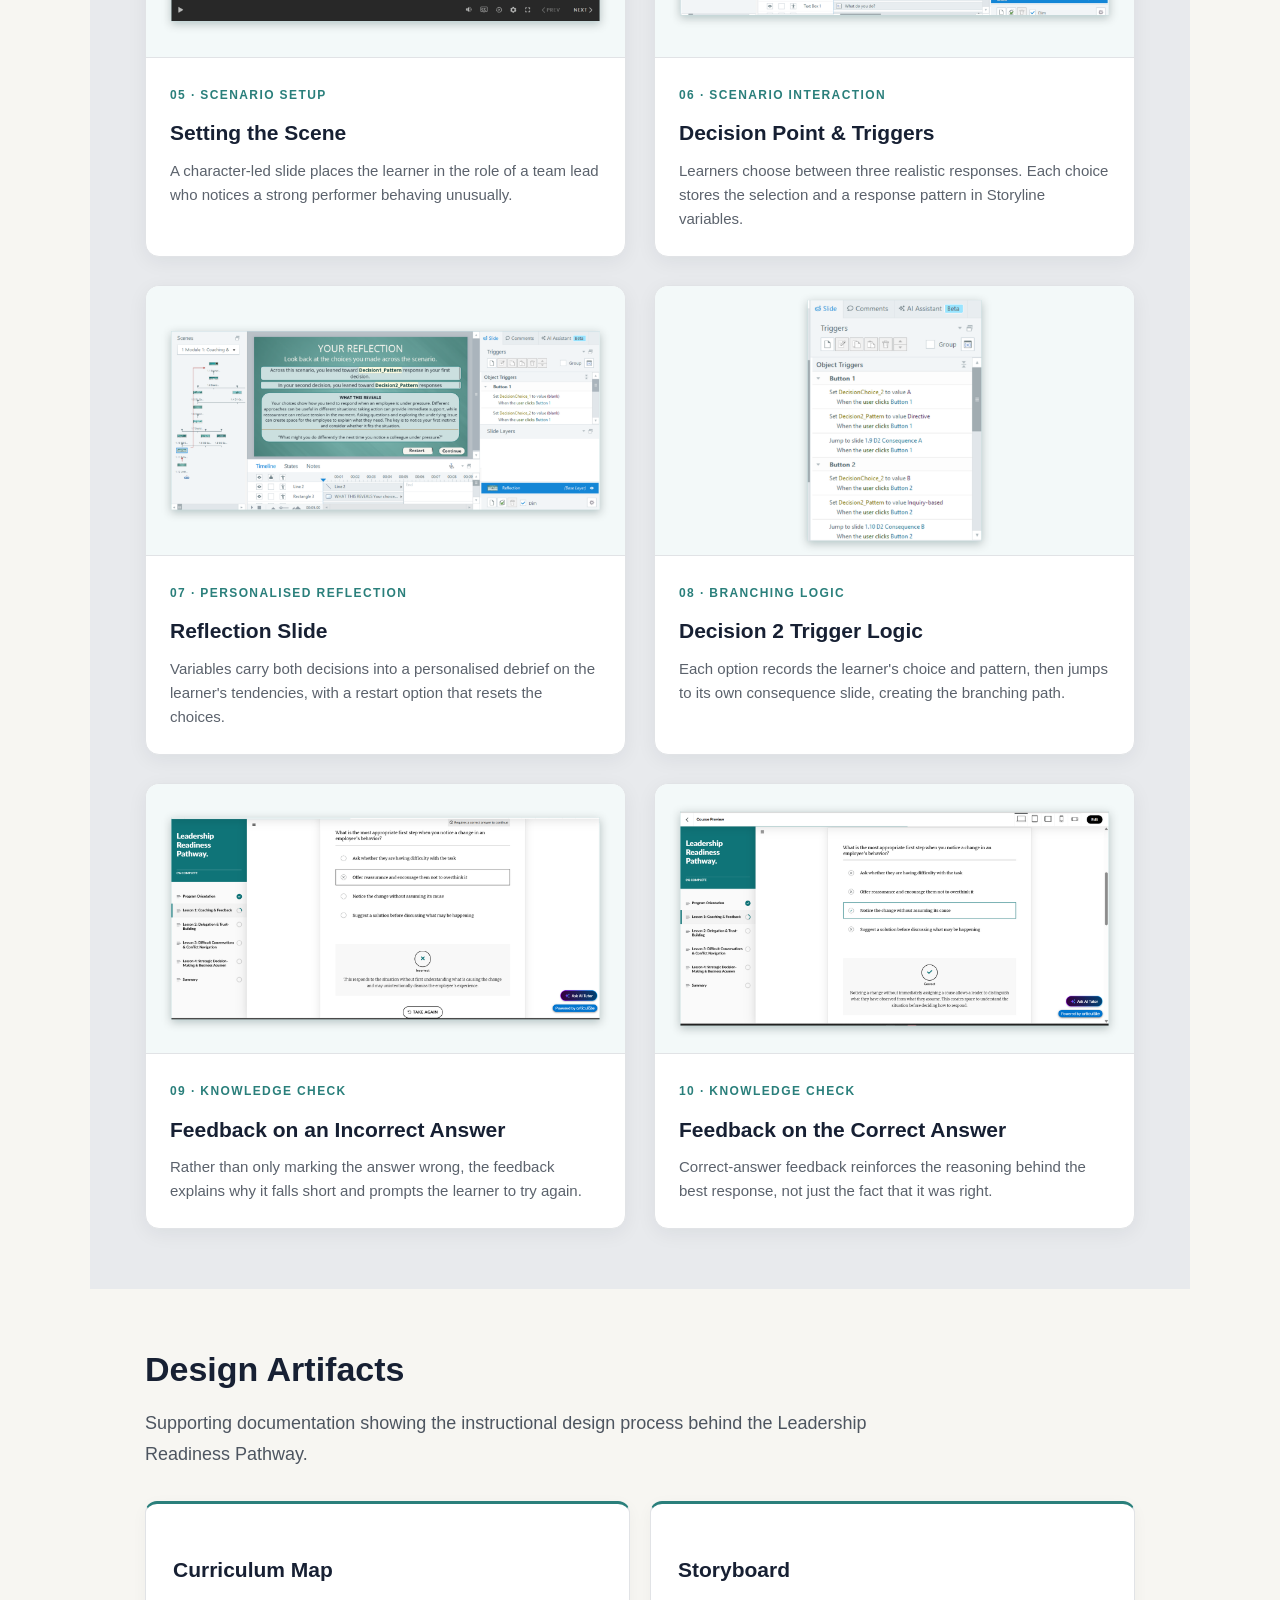
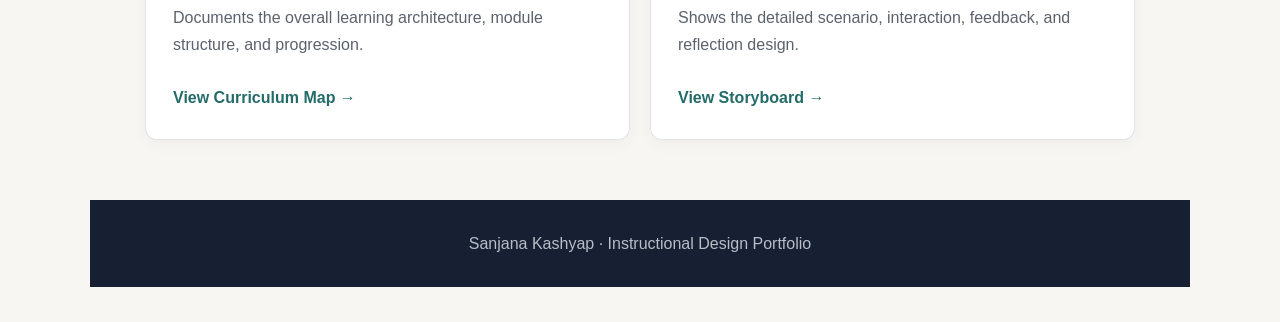
==== commit 37dc9162: "Update index.html" ====
--- a/portfolio/projects/leadership/index.html
+++ b/portfolio/projects/leadership/index.html
@@ -180,7 +180,7 @@
 
 .objective-card p {
   margin: 0;
-  font-size: 22px;
+  font-size: 18px;
   line-height: 1.65;
   color: #40566D;
 }
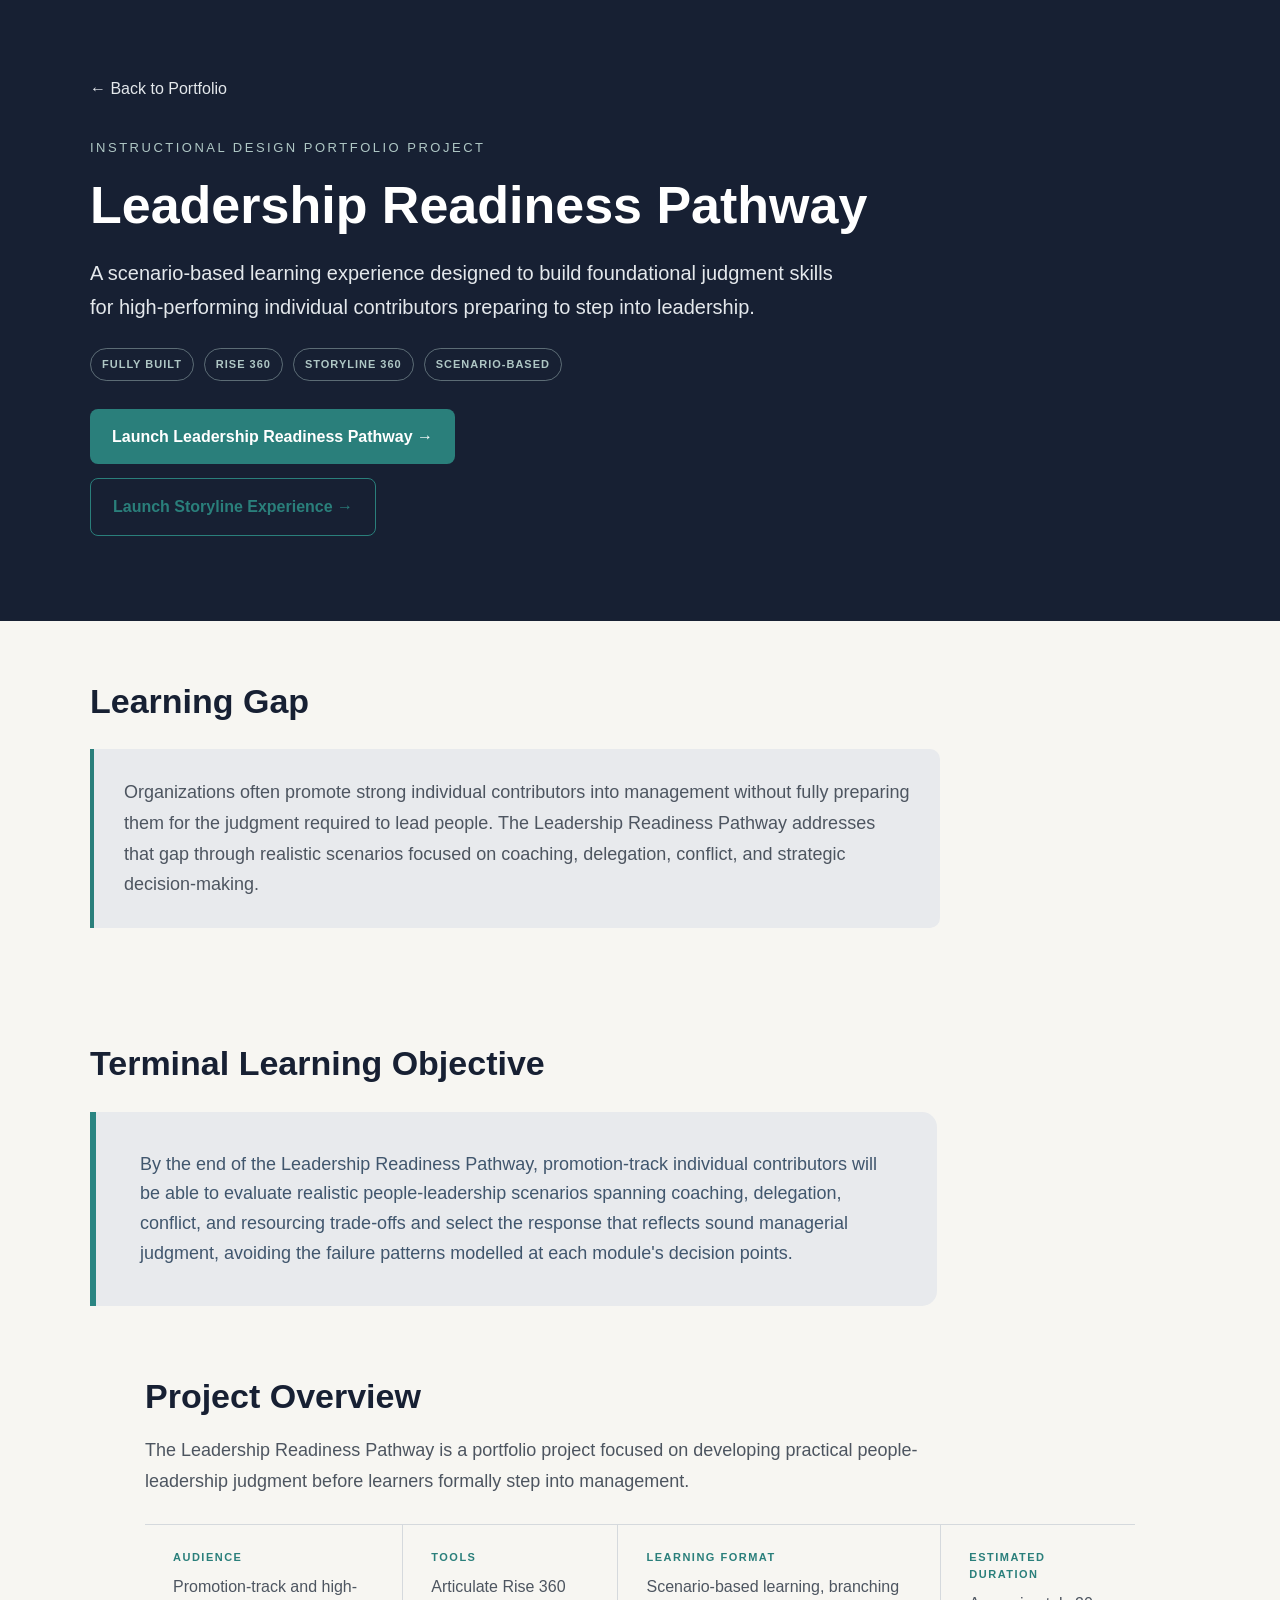
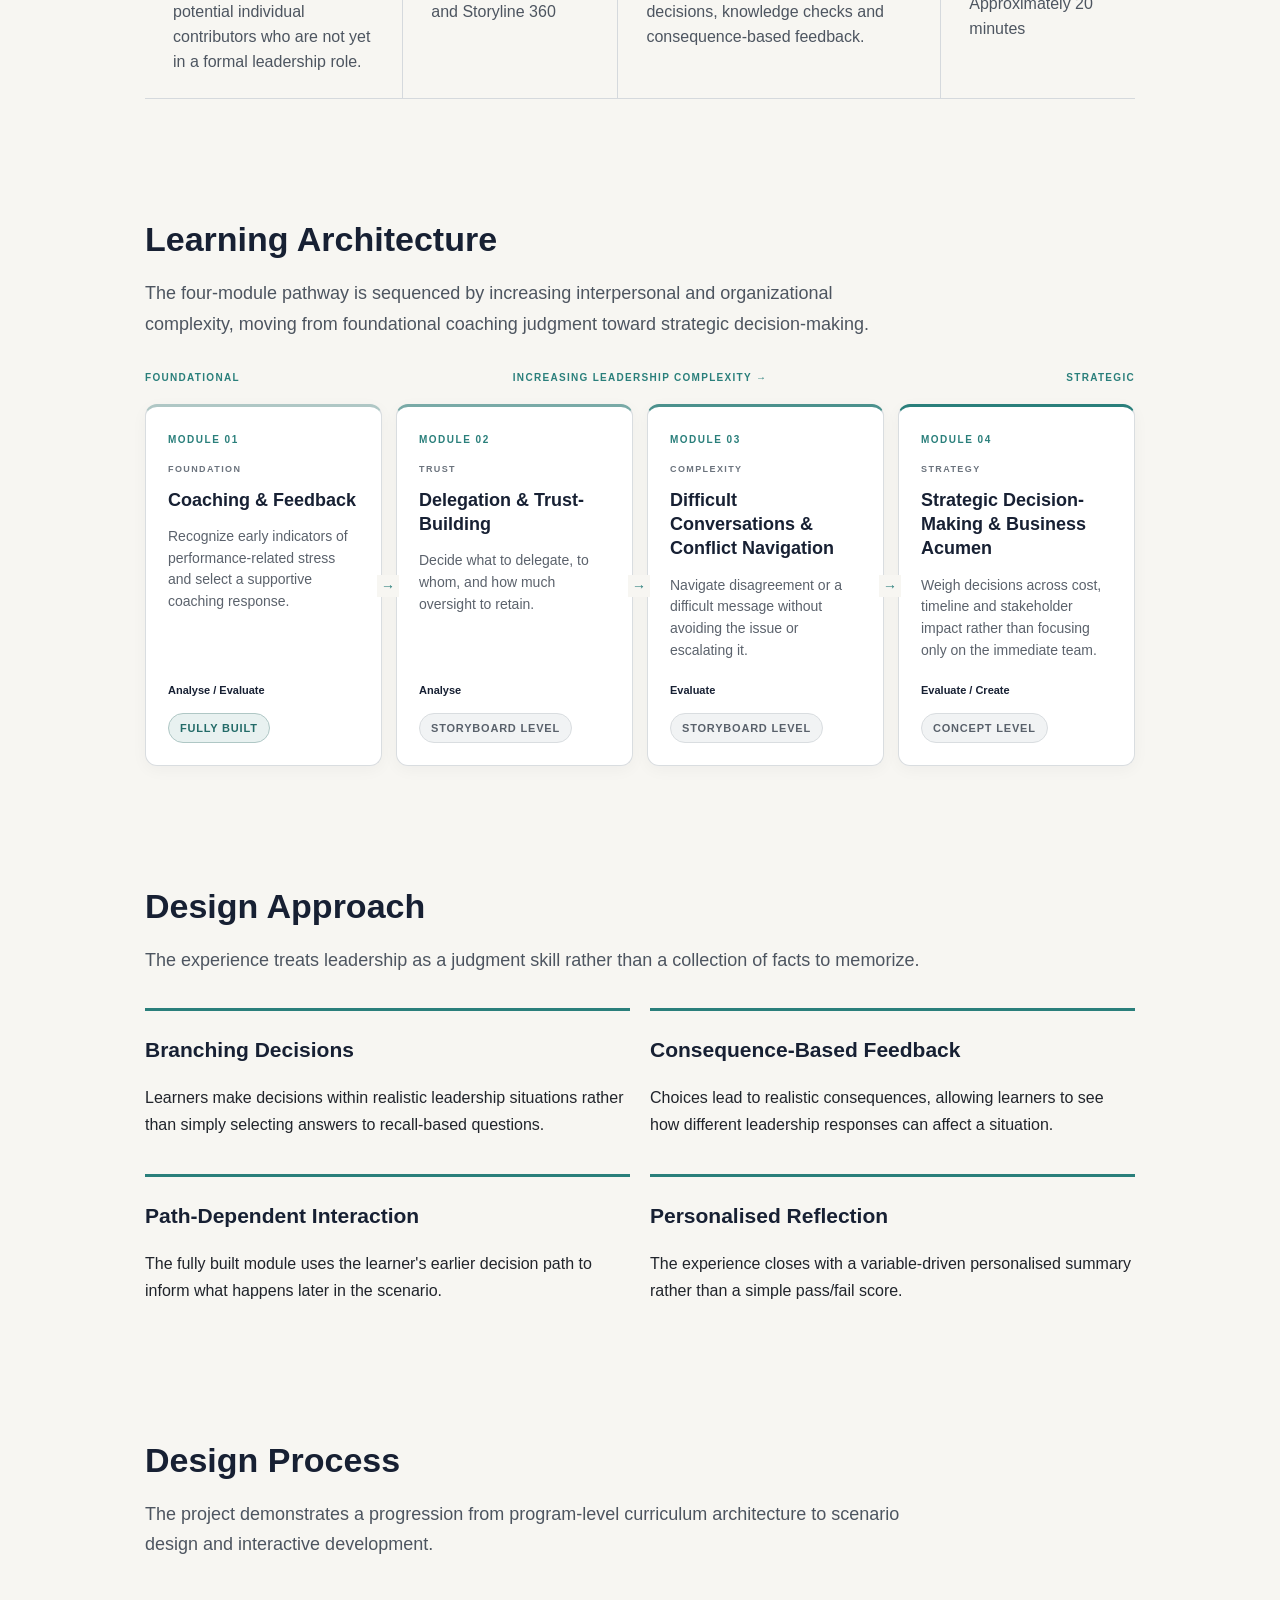
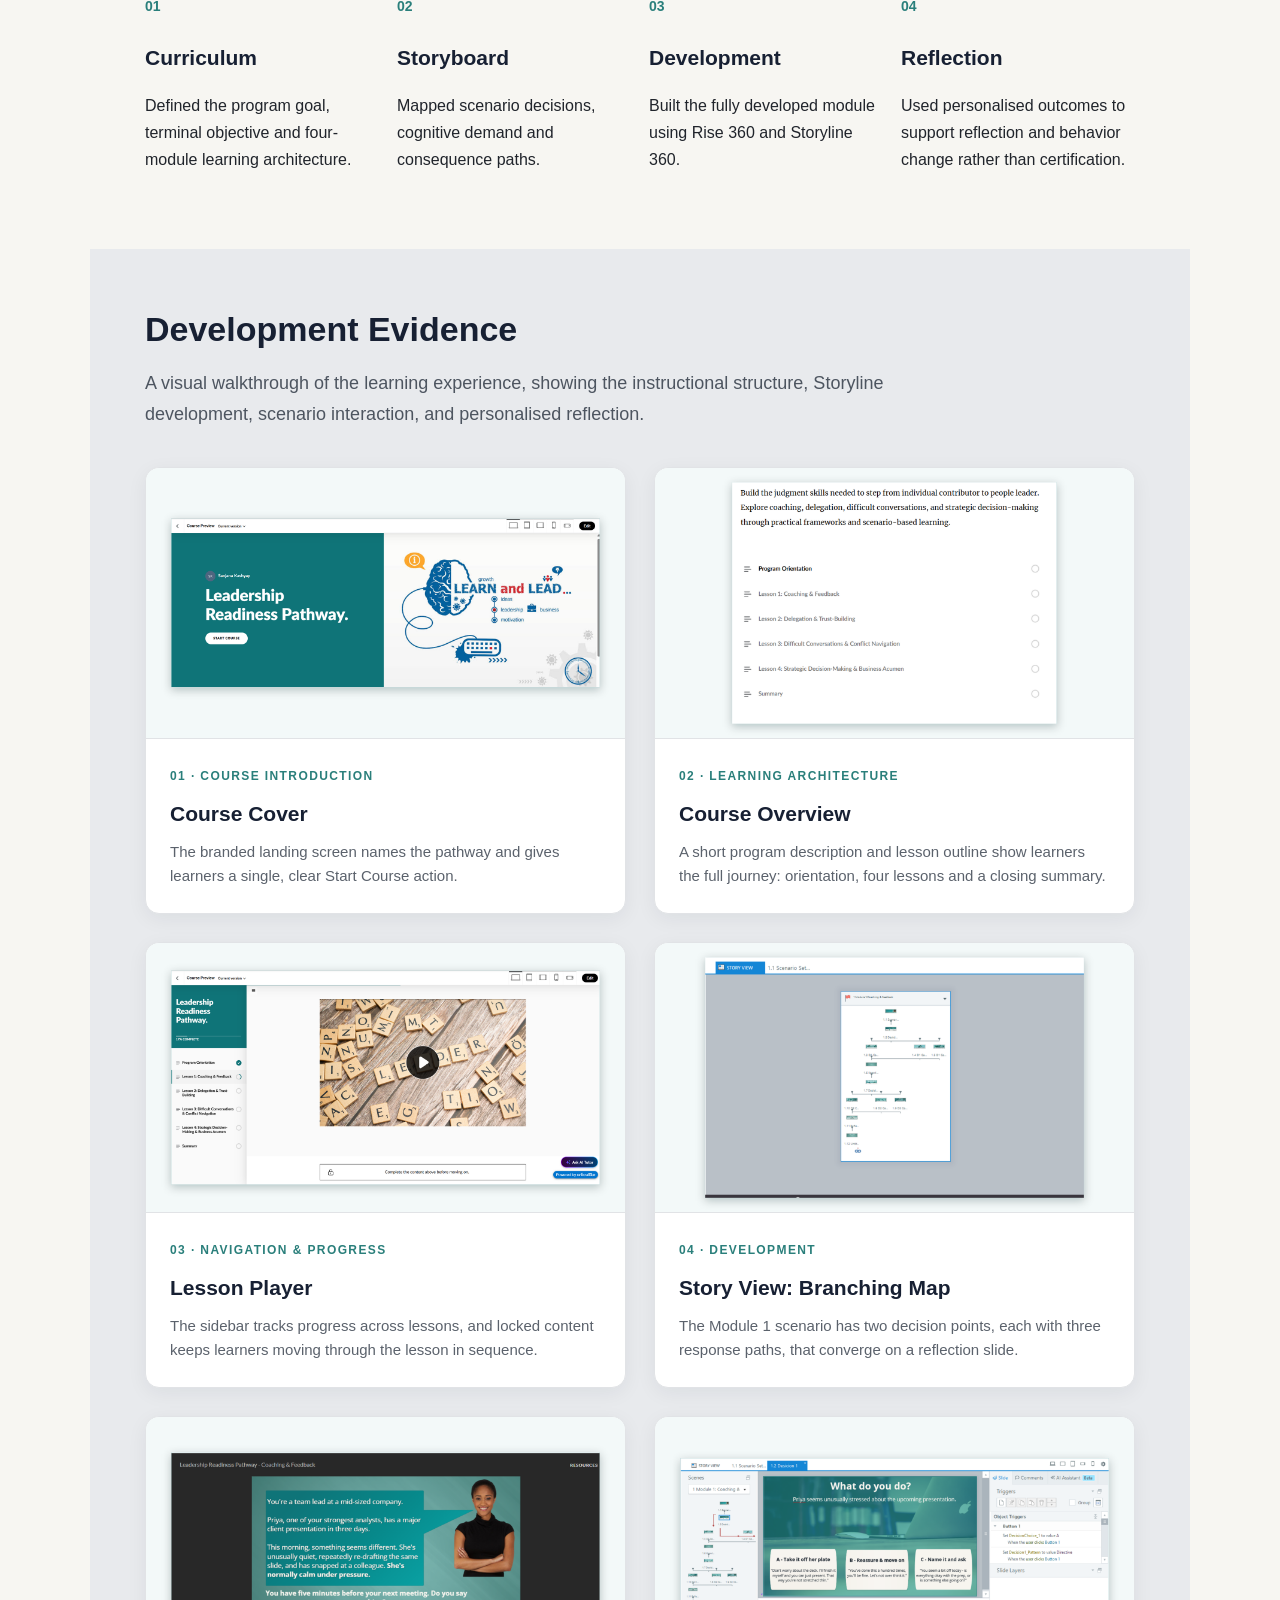
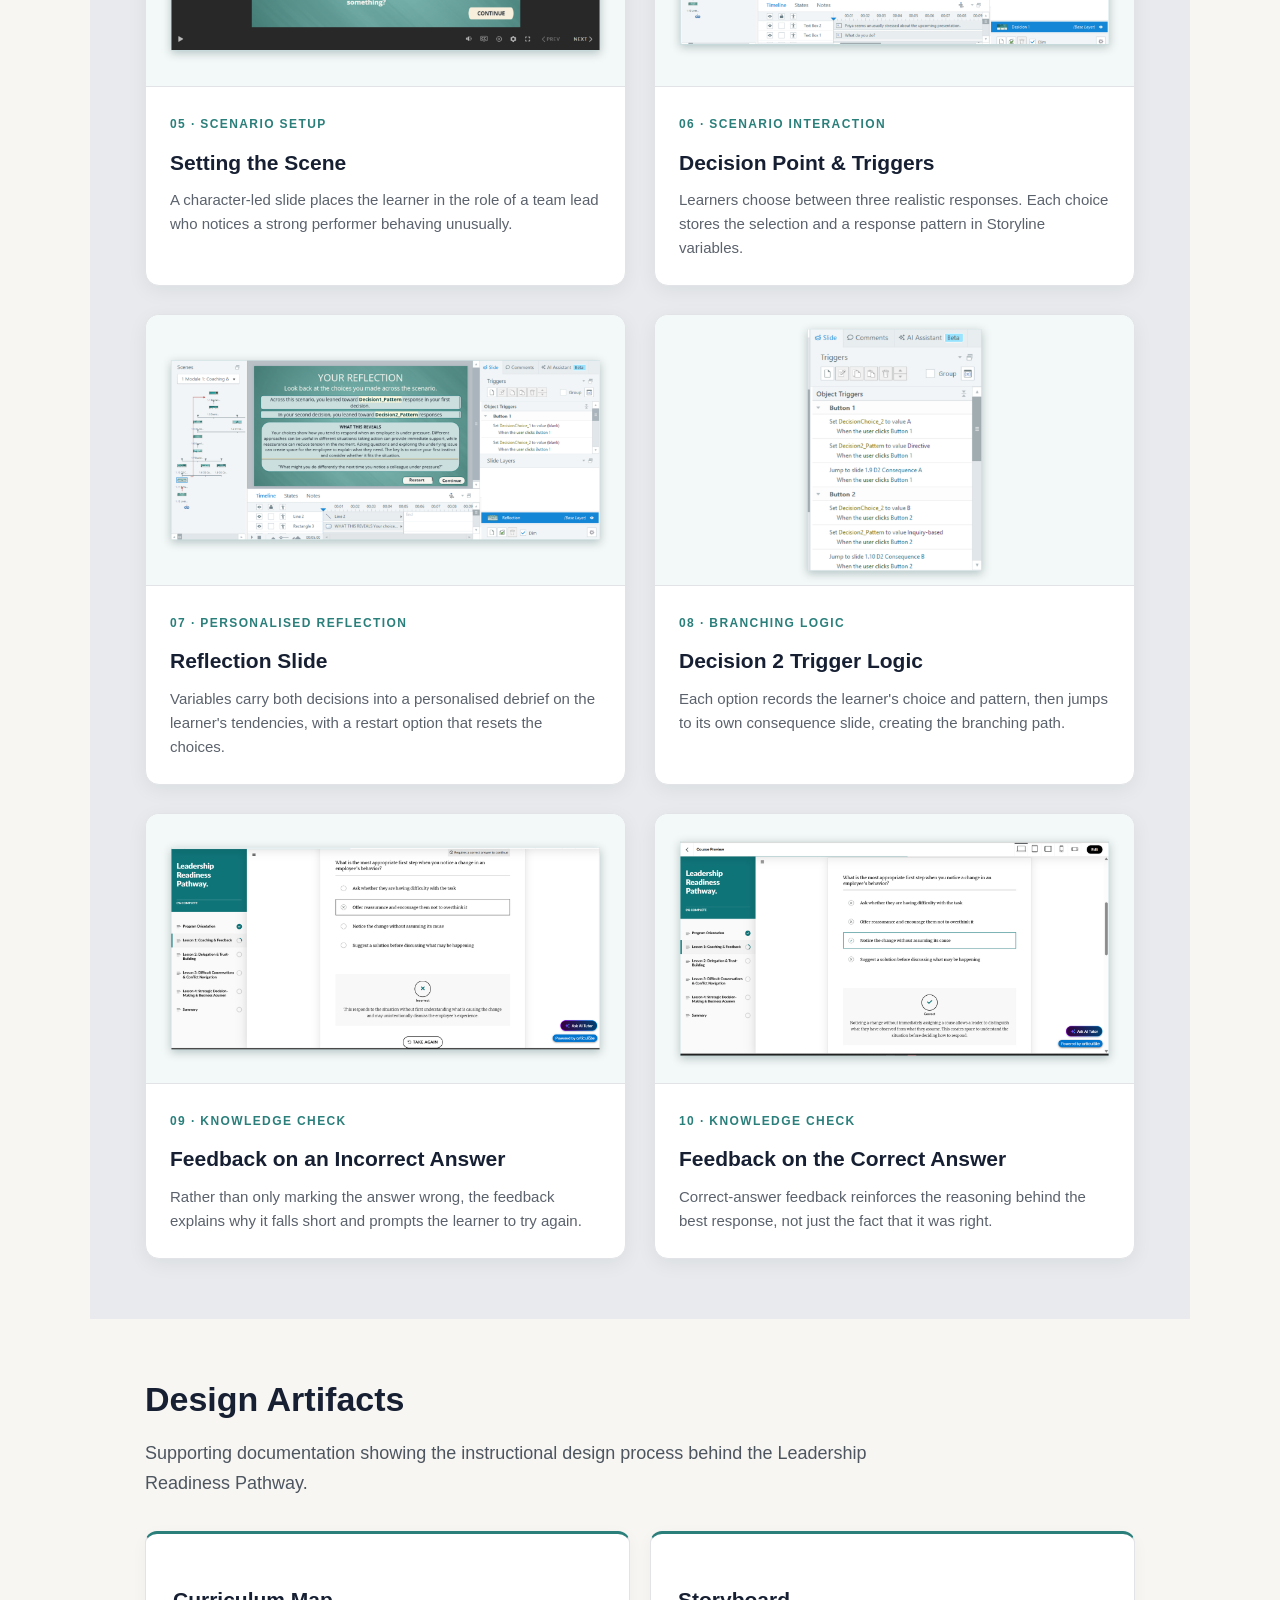
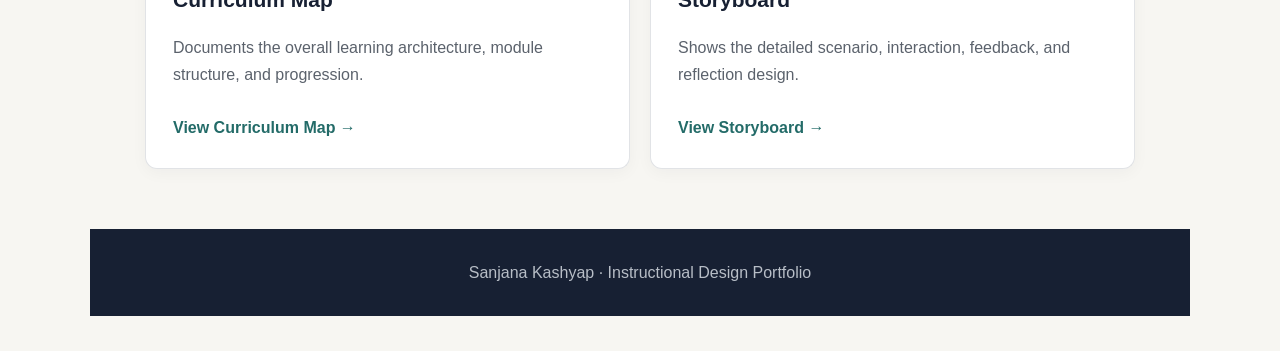
==== commit f3824fe0: "Update index.html" ====
--- a/portfolio/projects/leadership/index.html
+++ b/portfolio/projects/leadership/index.html
@@ -171,13 +171,13 @@
 }
 
 .objective-card {
+  width: 77%;
   background: #E8EAED;
   border-left: 6px solid #2A8582;
   border-radius: 0 15px 15px 0;
   padding: 38px 44px;
   box-sizing: border-box;
 }
-
 .objective-card p {
   margin: 0;
   font-size: 18px;
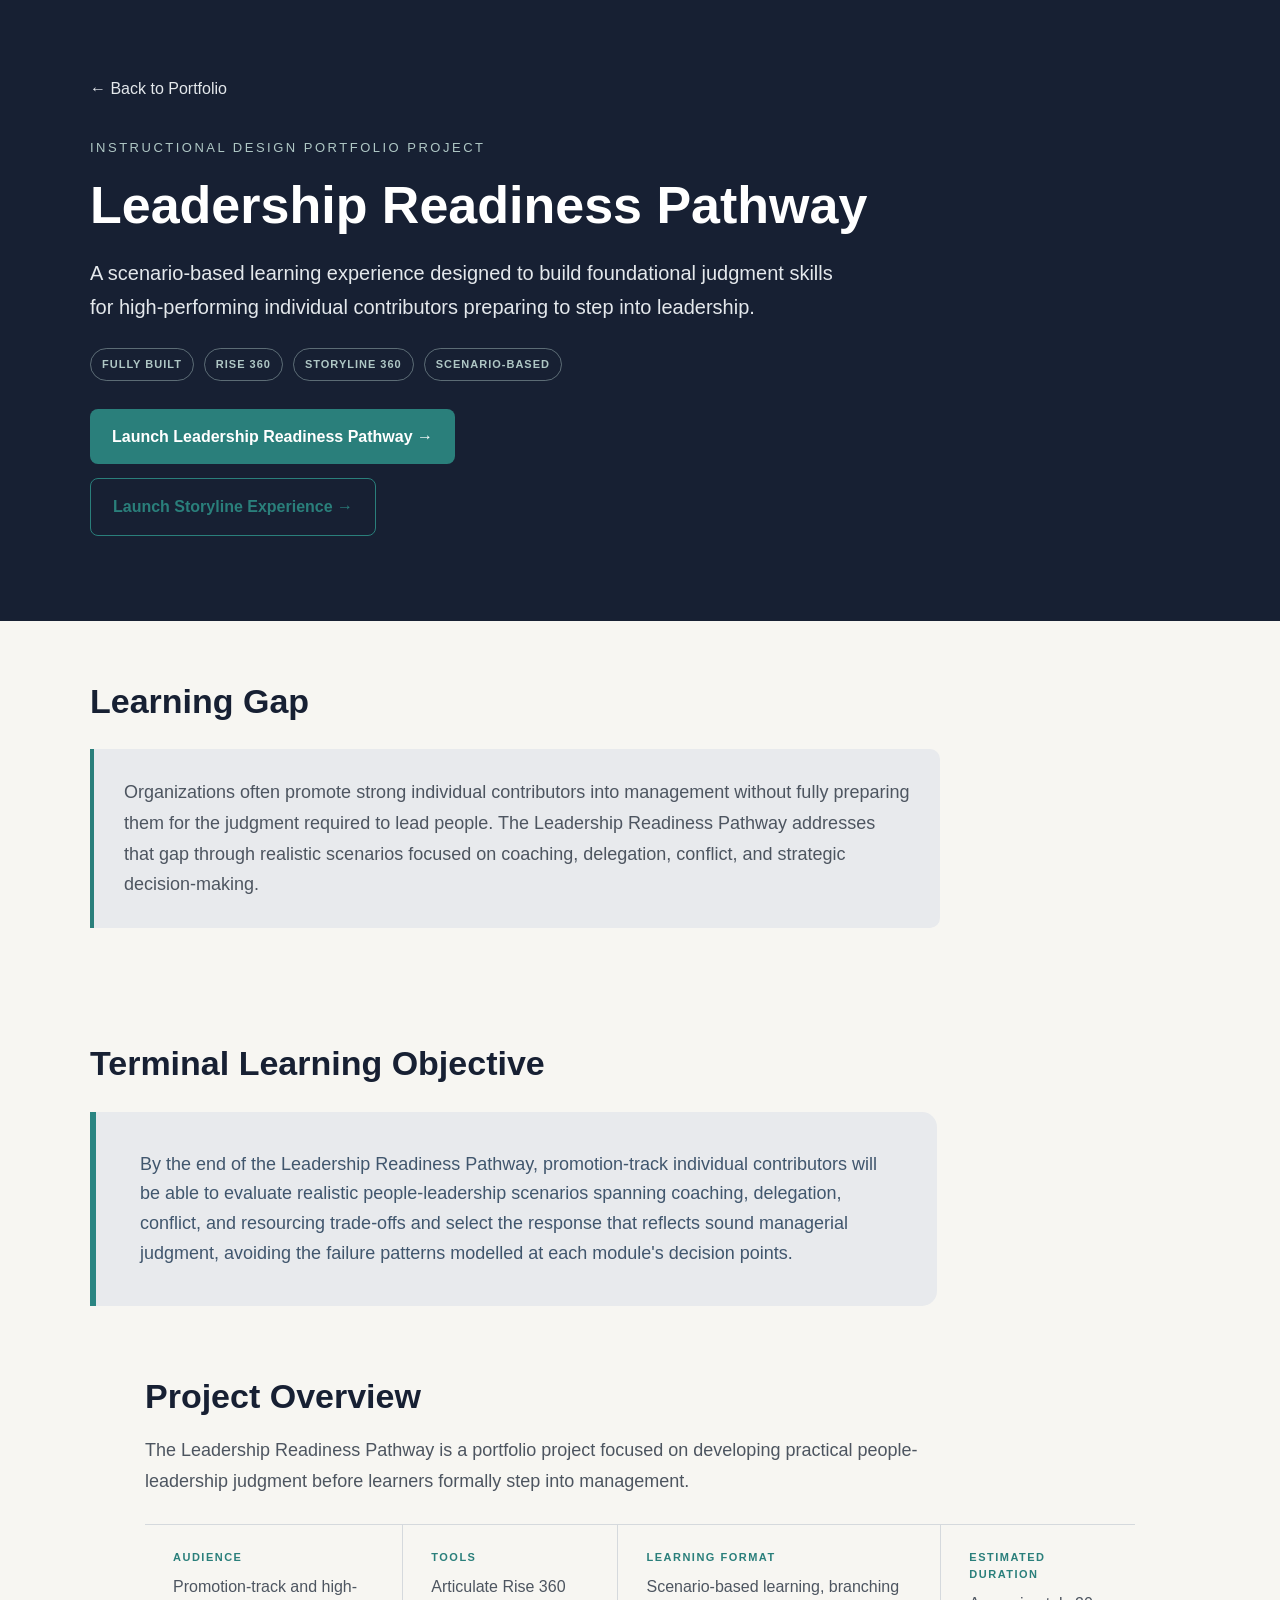
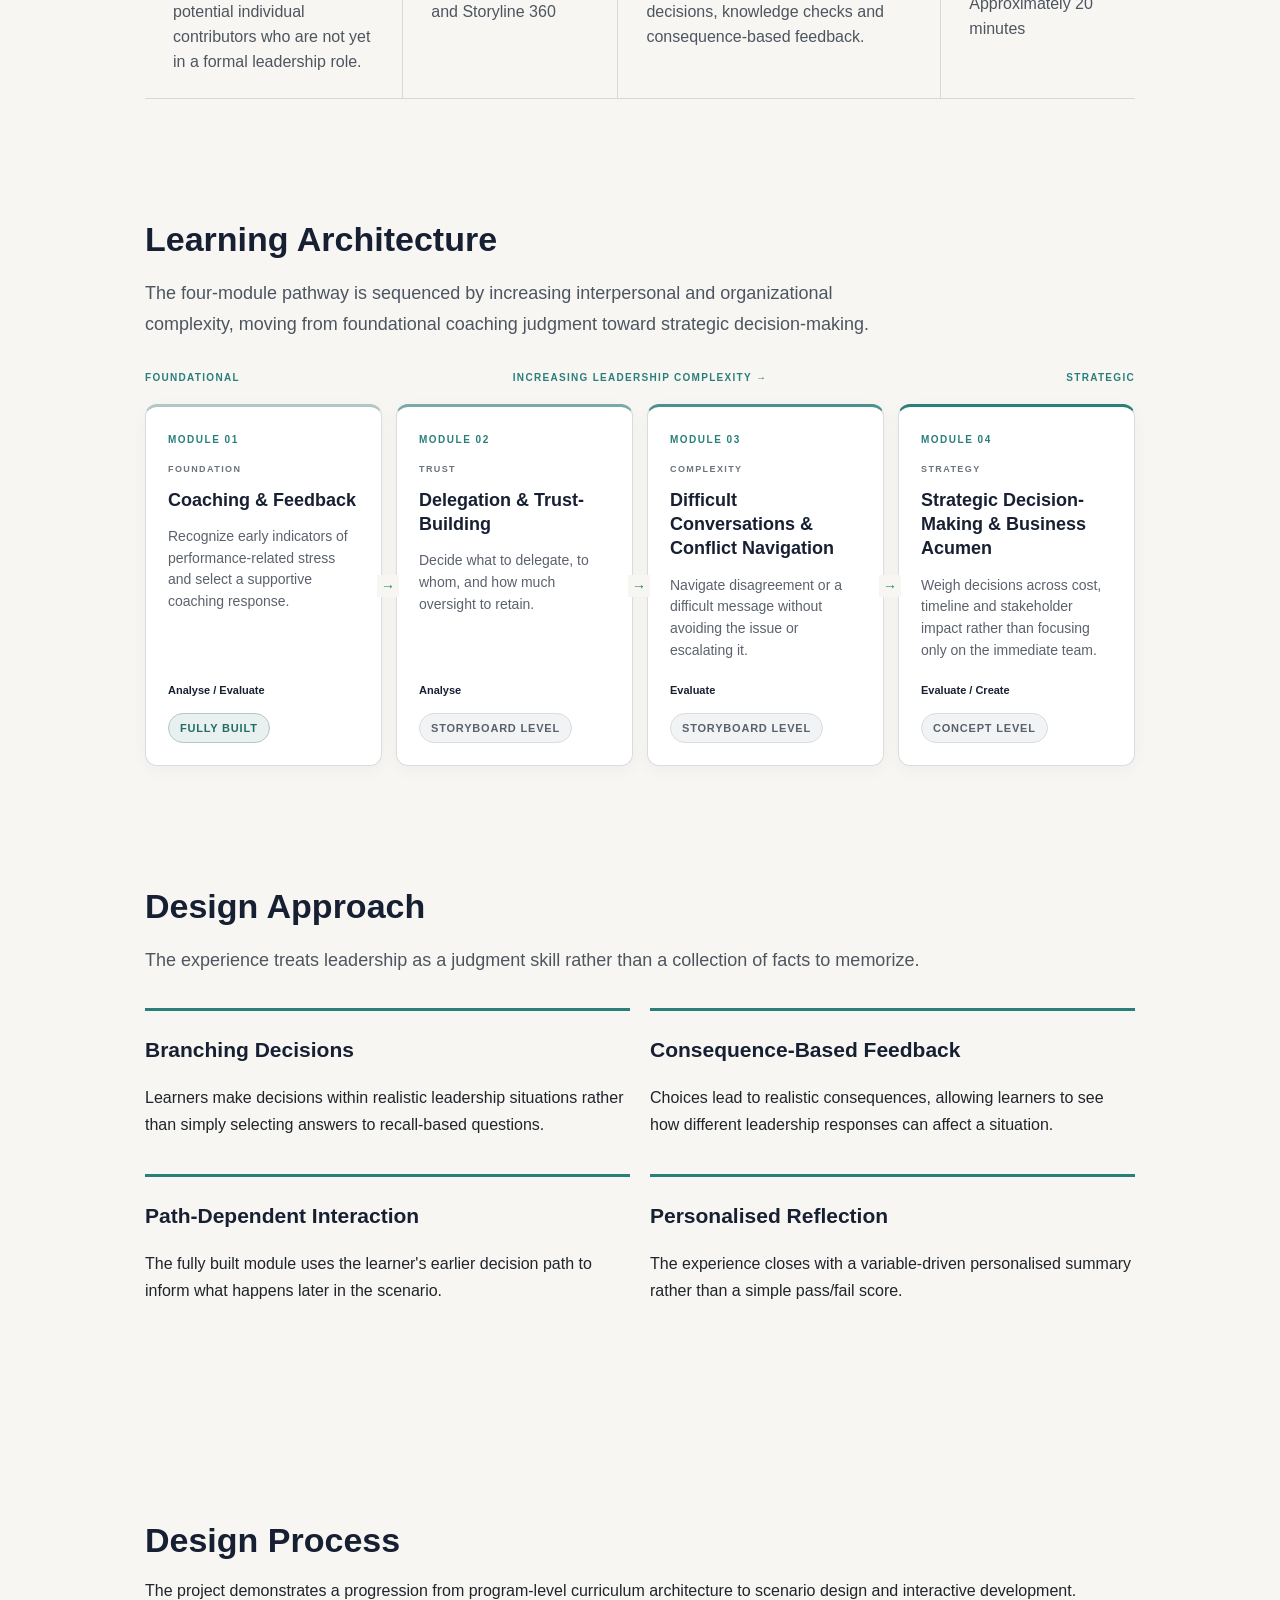
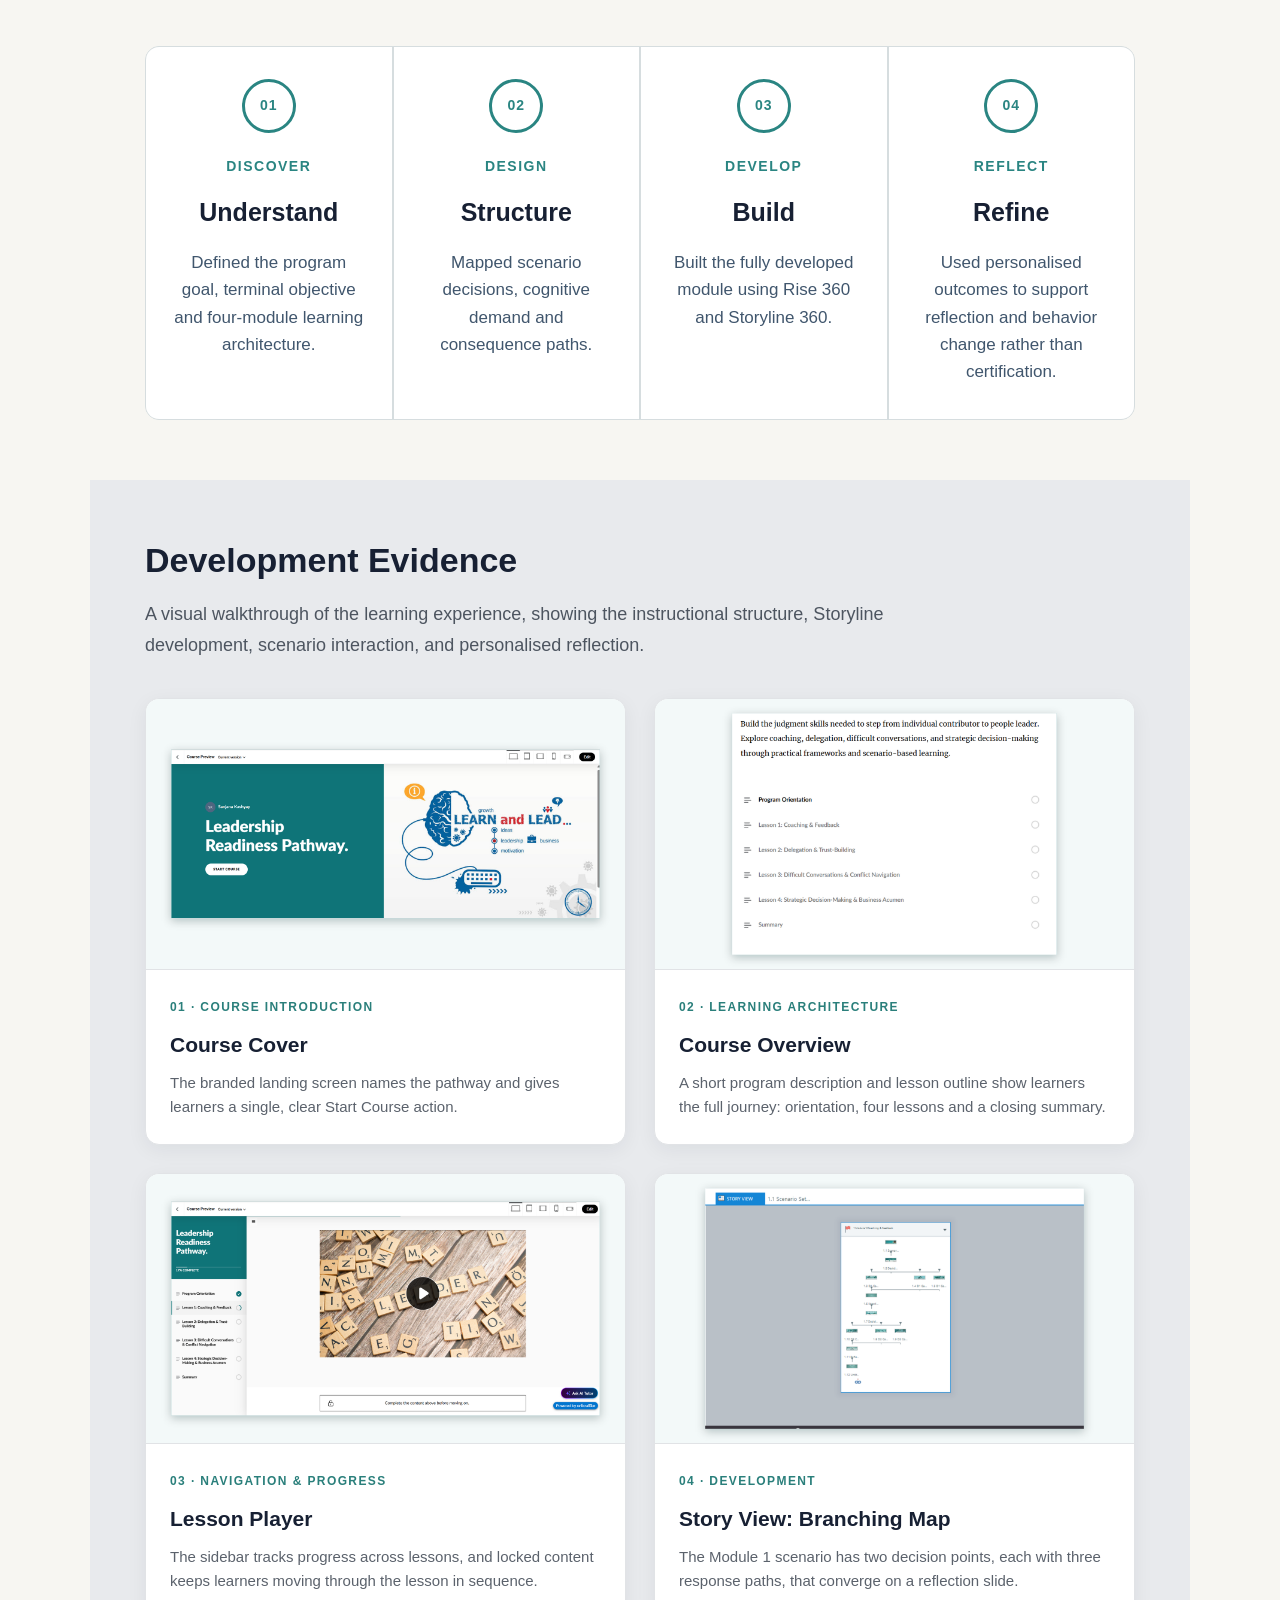
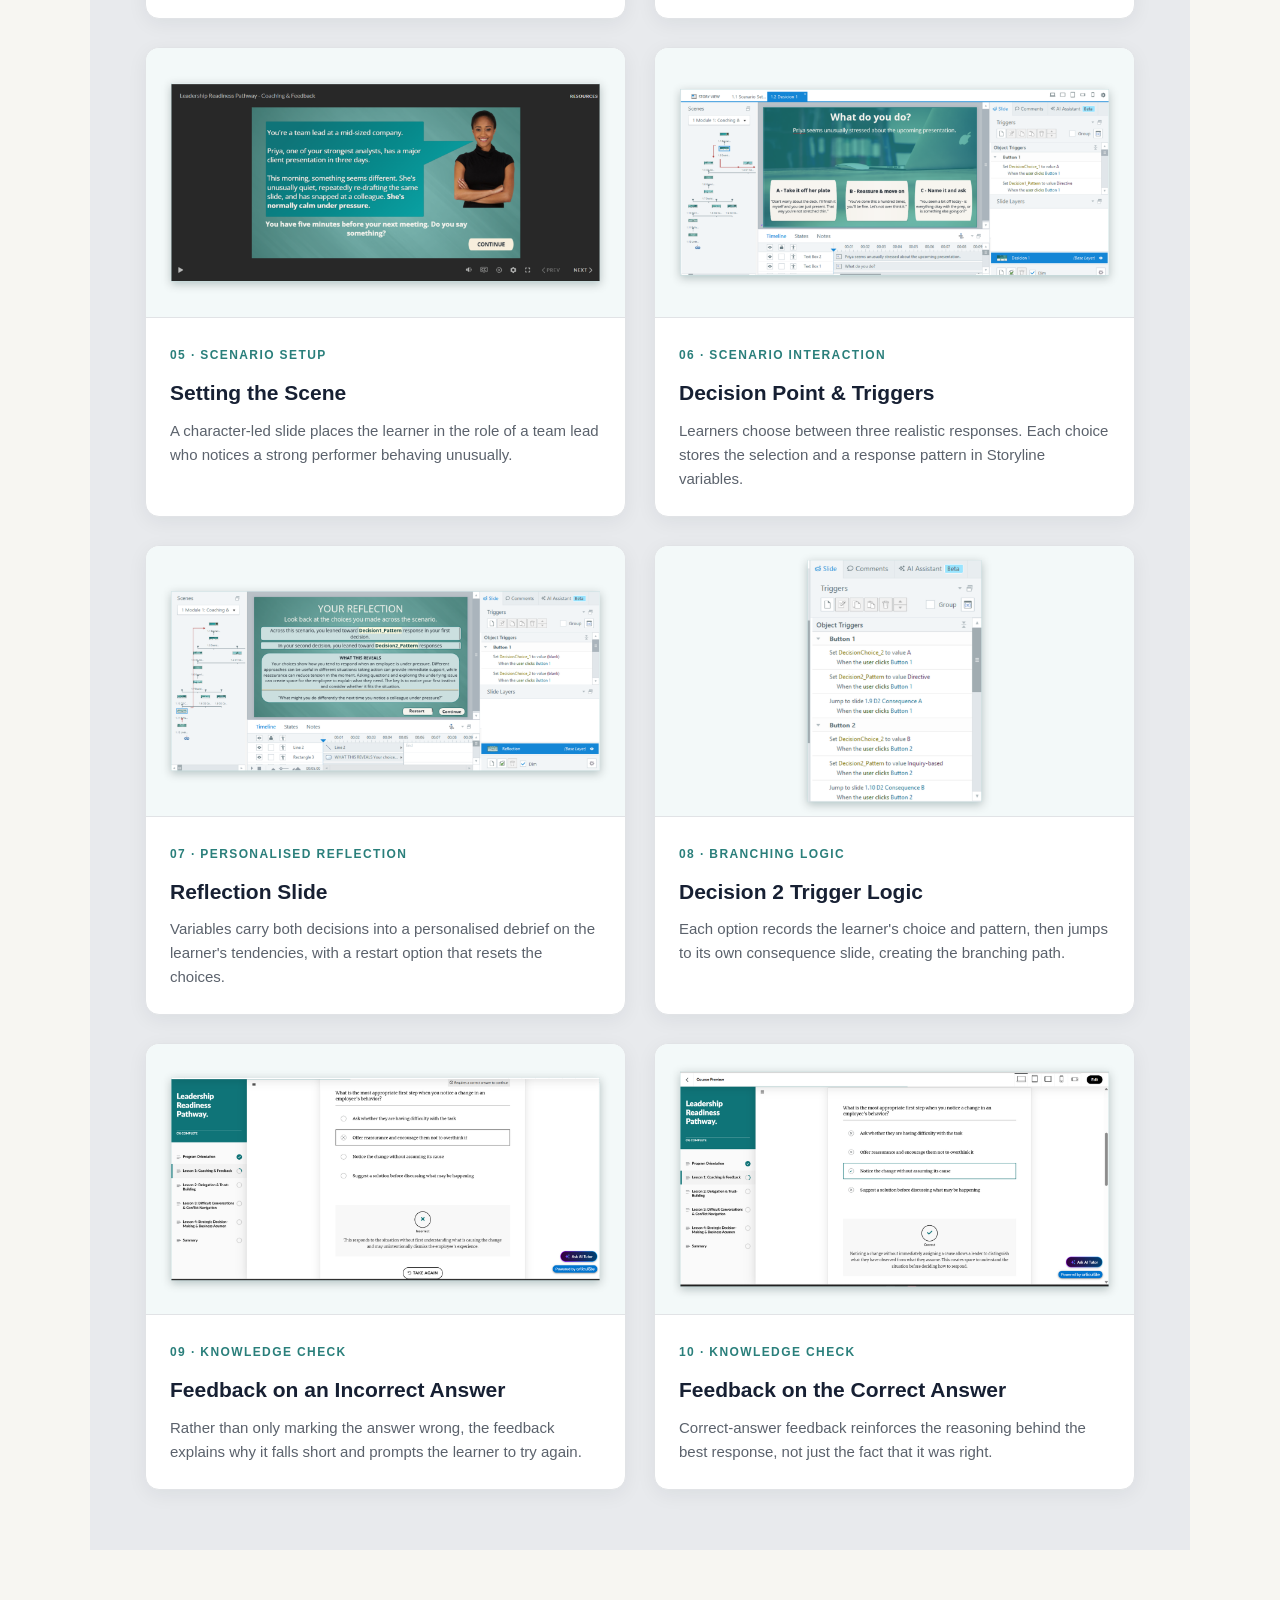
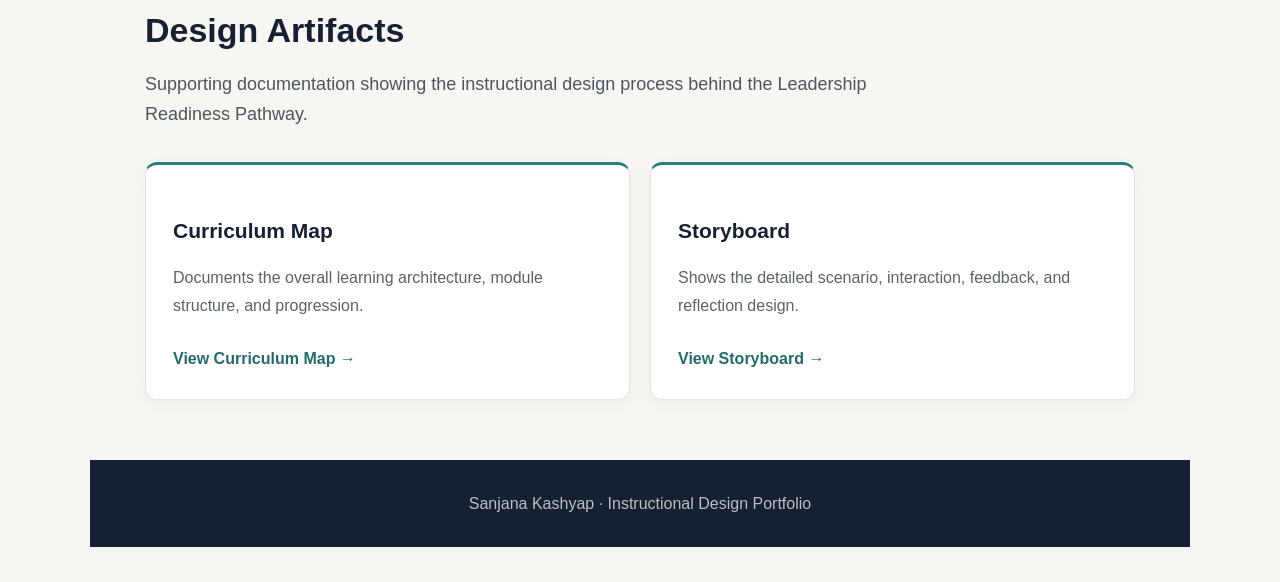
==== commit b1aac9ff: "Update index.html" ====
--- a/portfolio/projects/leadership/index.html
+++ b/portfolio/projects/leadership/index.html
@@ -428,6 +428,73 @@
     color: #2A7F7B;
     font-size: 14px;
   }
+  .design-process {
+  margin-top: 80px;
+}
+
+.design-process h2 {
+  margin-bottom: 14px;
+}
+
+.design-process .section-intro {
+  margin-bottom: 42px;
+  max-width: 1000px;
+}
+
+.process-cards {
+  display: grid;
+  grid-template-columns: repeat(4, 1fr);
+  gap: 2px;
+  background: #D6DDDF;
+  border: 1px solid #D6DDDF;
+  border-radius: 14px;
+  overflow: hidden;
+}
+
+.process-card {
+  background: #FFFFFF;
+  padding: 32px 28px 34px;
+  min-height: 300px;
+  box-sizing: border-box;
+}
+
+.process-number {
+  width: 54px;
+  height: 54px;
+  border: 3px solid #2A8582;
+  border-radius: 50%;
+  margin: 0 auto 22px;
+  display: flex;
+  align-items: center;
+  justify-content: center;
+  color: #2A8582;
+  font-size: 14px;
+  font-weight: 700;
+  letter-spacing: 1px;
+}
+
+.process-label {
+  text-align: center;
+  color: #2A8582;
+  font-size: 14px;
+  font-weight: 700;
+  letter-spacing: 1.5px;
+  margin-bottom: 12px;
+}
+
+.process-card h3 {
+  text-align: center;
+  margin: 0 0 16px;
+  font-size: 25px;
+}
+
+.process-card p {
+  text-align: center;
+  margin: 0;
+  font-size: 17px;
+  line-height: 1.6;
+  color: #40566D;
+}
 
   .screenshots {
     background: #E8EAED;
@@ -939,60 +1006,85 @@
   </section>
 
 
-  <!-- DESIGN PROCESS -->
-  <section>
-    <div class="container">
-
-      <h2>Design Process</h2>
-
-      <p class="intro">
-        The project demonstrates a progression from program-level
-        curriculum architecture to scenario design and interactive
-        development.
-      </p>
-
-      <div class="process">
-
-        <div class="process-step">
-          <strong>01</strong>
-          <h3>Curriculum</h3>
-          <p>
-            Defined the program goal, terminal objective and
-            four-module learning architecture.
-          </p>
-        </div>
-
-        <div class="process-step">
-          <strong>02</strong>
-          <h3>Storyboard</h3>
-          <p>
-            Mapped scenario decisions, cognitive demand and
-            consequence paths.
-          </p>
-        </div>
-
-        <div class="process-step">
-          <strong>03</strong>
-          <h3>Development</h3>
-          <p>
-            Built the fully developed module using Rise 360
-            and Storyline 360.
-          </p>
-        </div>
-
-        <div class="process-step">
-          <strong>04</strong>
-          <h3>Reflection</h3>
-          <p>
-            Used personalised outcomes to support reflection and
-            behavior change rather than certification.
-          </p>
-        </div>
+ <!-- DESIGN PROCESS -->
+<section class="design-process">
+
+  <div class="container">
+
+    <h2>Design Process</h2>
+
+    <p class="section-intro">
+      The project demonstrates a progression from program-level curriculum
+      architecture to scenario design and interactive development.
+    </p>
+
+    <div class="process-cards">
+
+      <div class="process-card">
+
+        <div class="process-number">01</div>
+
+        <div class="process-label">DISCOVER</div>
+
+        <h3>Understand</h3>
+
+        <p>
+          Defined the program goal, terminal objective and four-module
+          learning architecture.
+        </p>
 
       </div>
 
+      <div class="process-card">
+
+        <div class="process-number">02</div>
+
+        <div class="process-label">DESIGN</div>
+
+        <h3>Structure</h3>
+
+        <p>
+          Mapped scenario decisions, cognitive demand and consequence
+          paths.
+        </p>
+
+      </div>
+
+      <div class="process-card">
+
+        <div class="process-number">03</div>
+
+        <div class="process-label">DEVELOP</div>
+
+        <h3>Build</h3>
+
+        <p>
+          Built the fully developed module using Rise 360 and
+          Storyline 360.
+        </p>
+
+      </div>
+
+      <div class="process-card">
+
+        <div class="process-number">04</div>
+
+        <div class="process-label">REFLECT</div>
+
+        <h3>Refine</h3>
+
+        <p>
+          Used personalised outcomes to support reflection and
+          behavior change rather than certification.
+        </p>
+
+      </div>
+
     </div>
-  </section>
+
+  </div>
+
+</section>
 
 
   <!-- DEVELOPMENT EVIDENCE -->
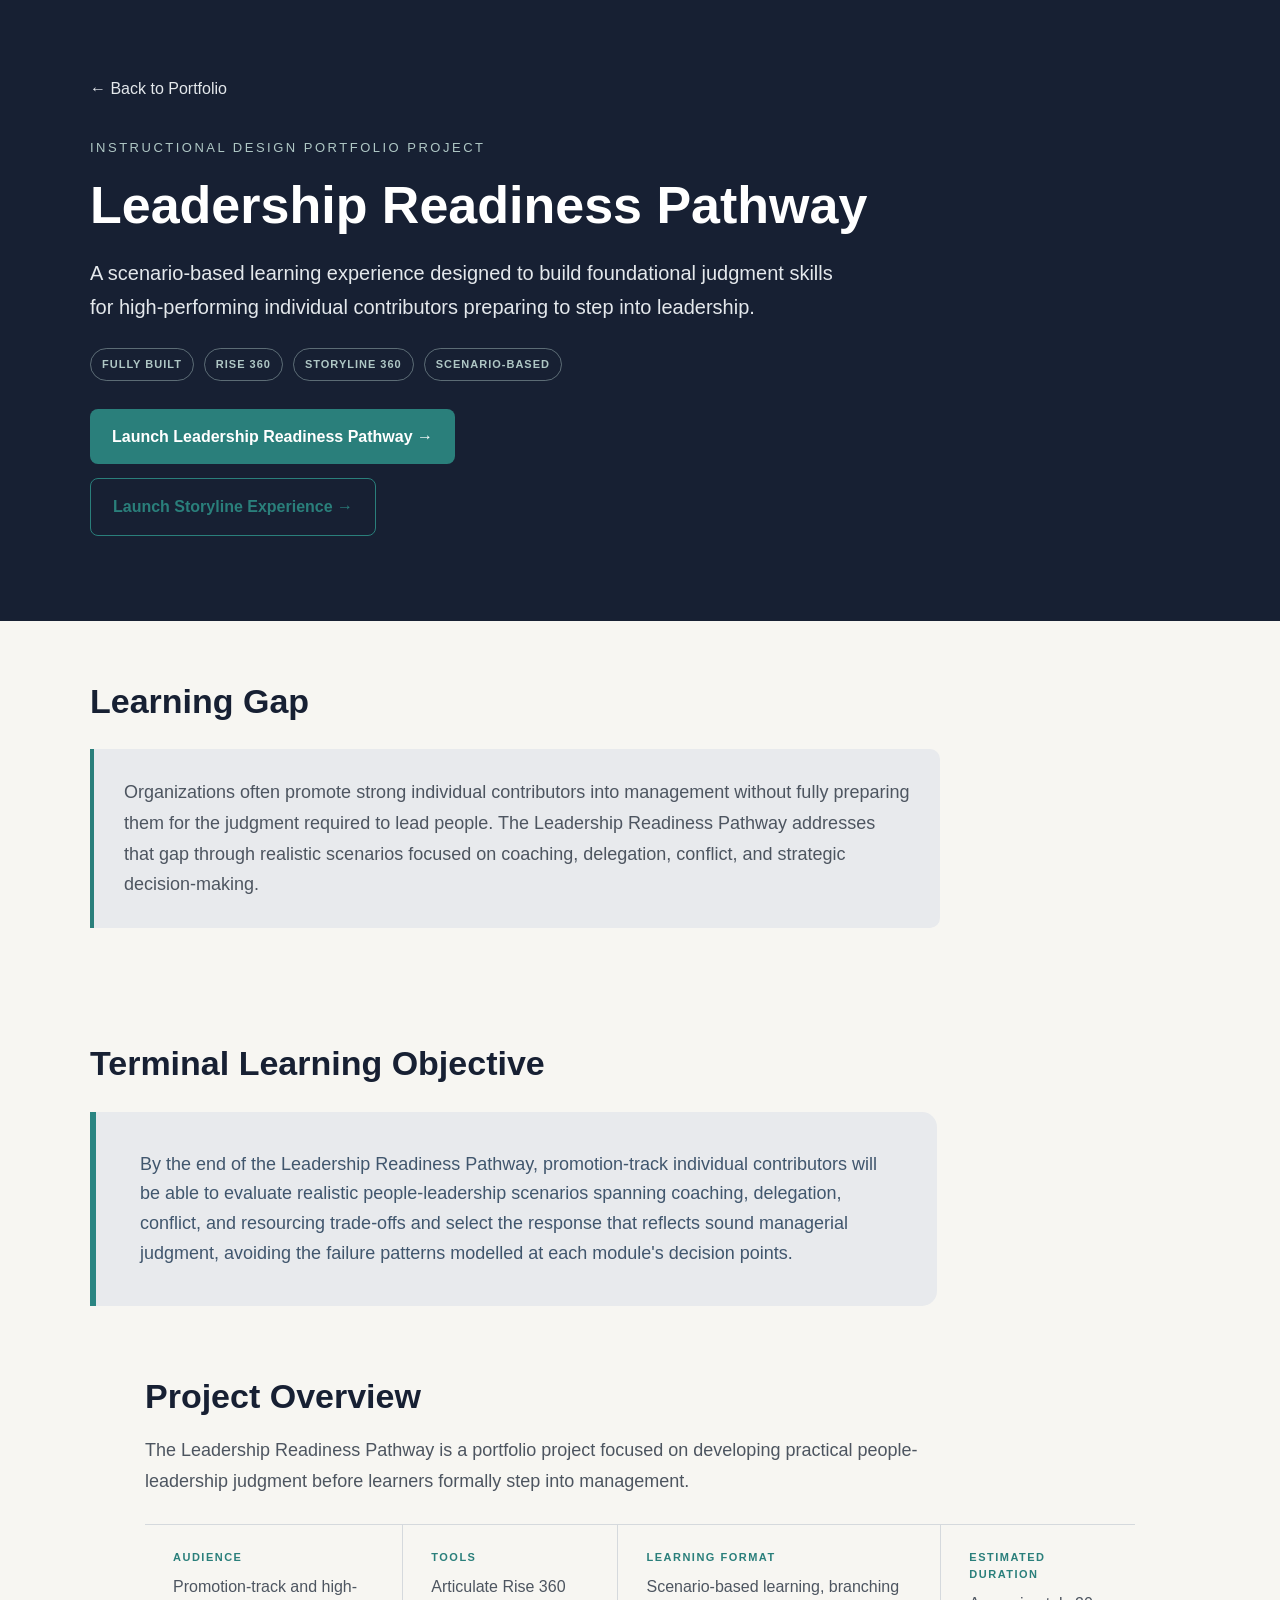
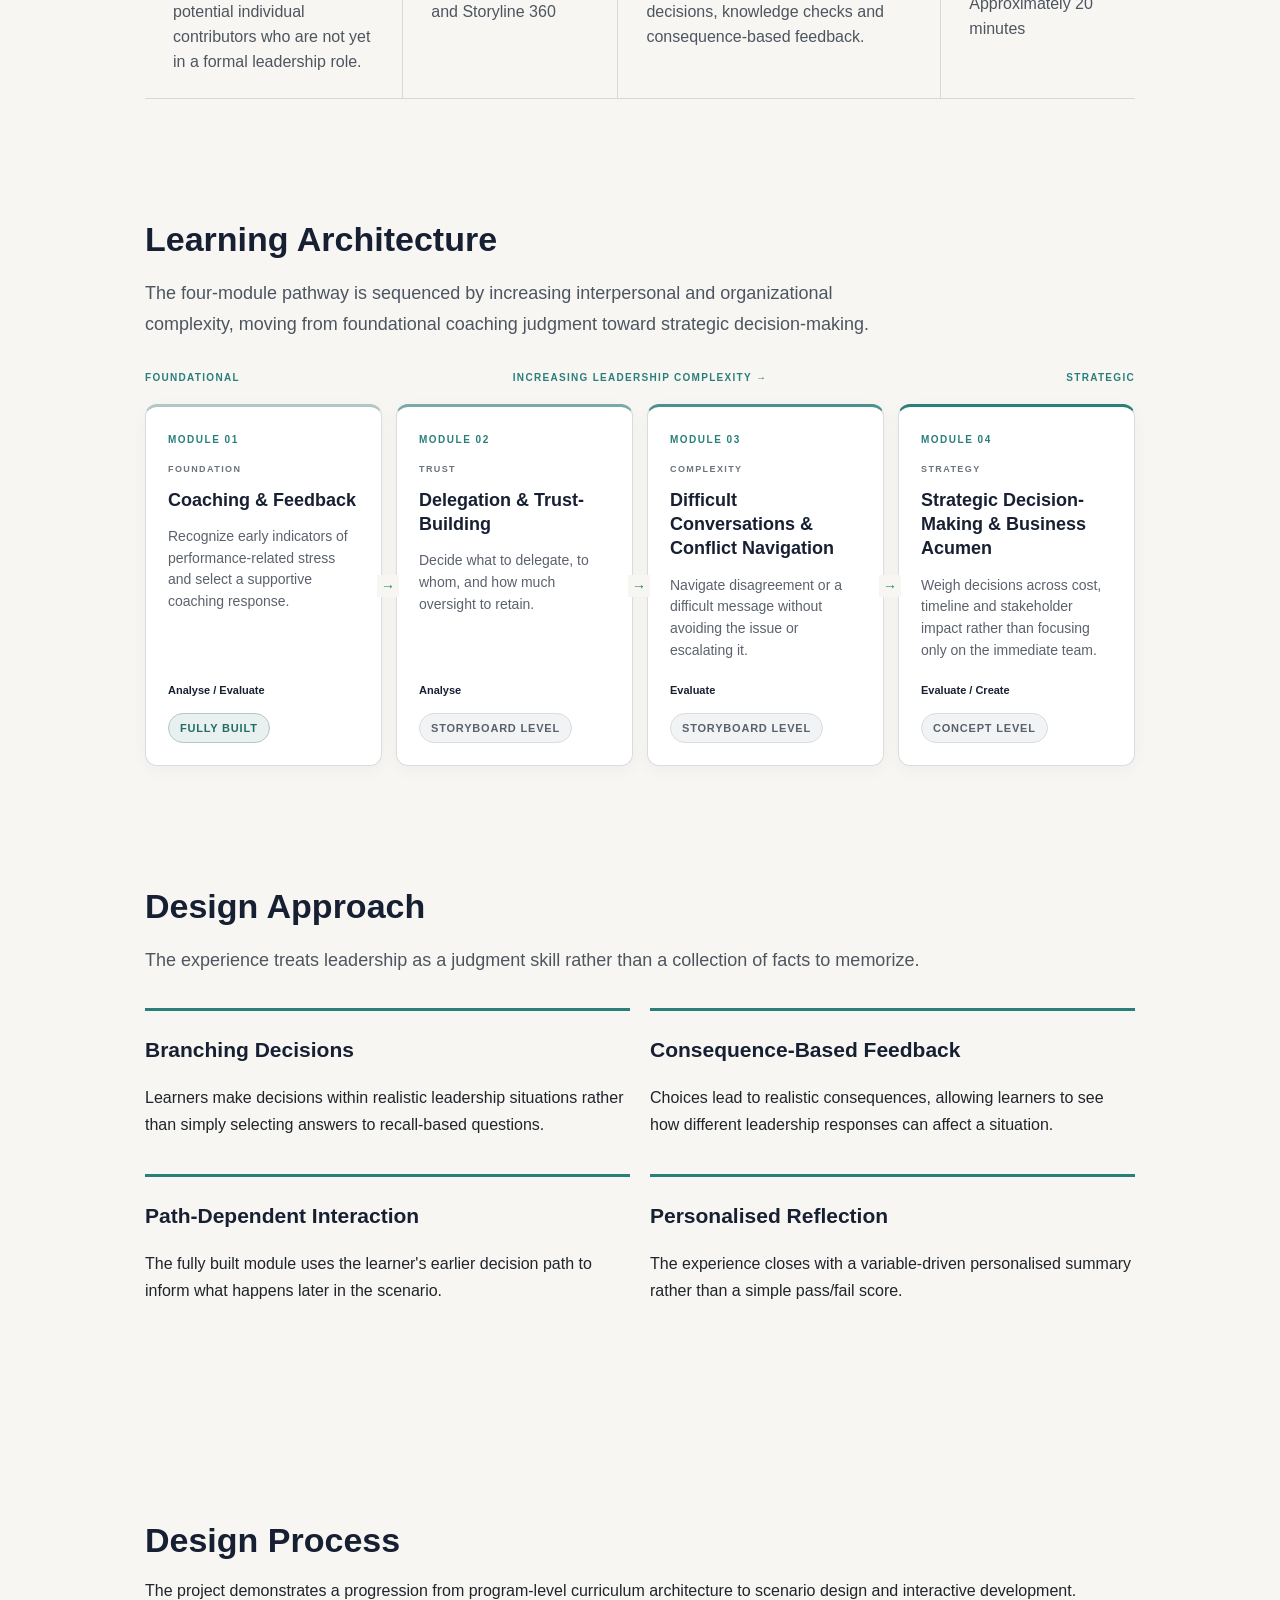
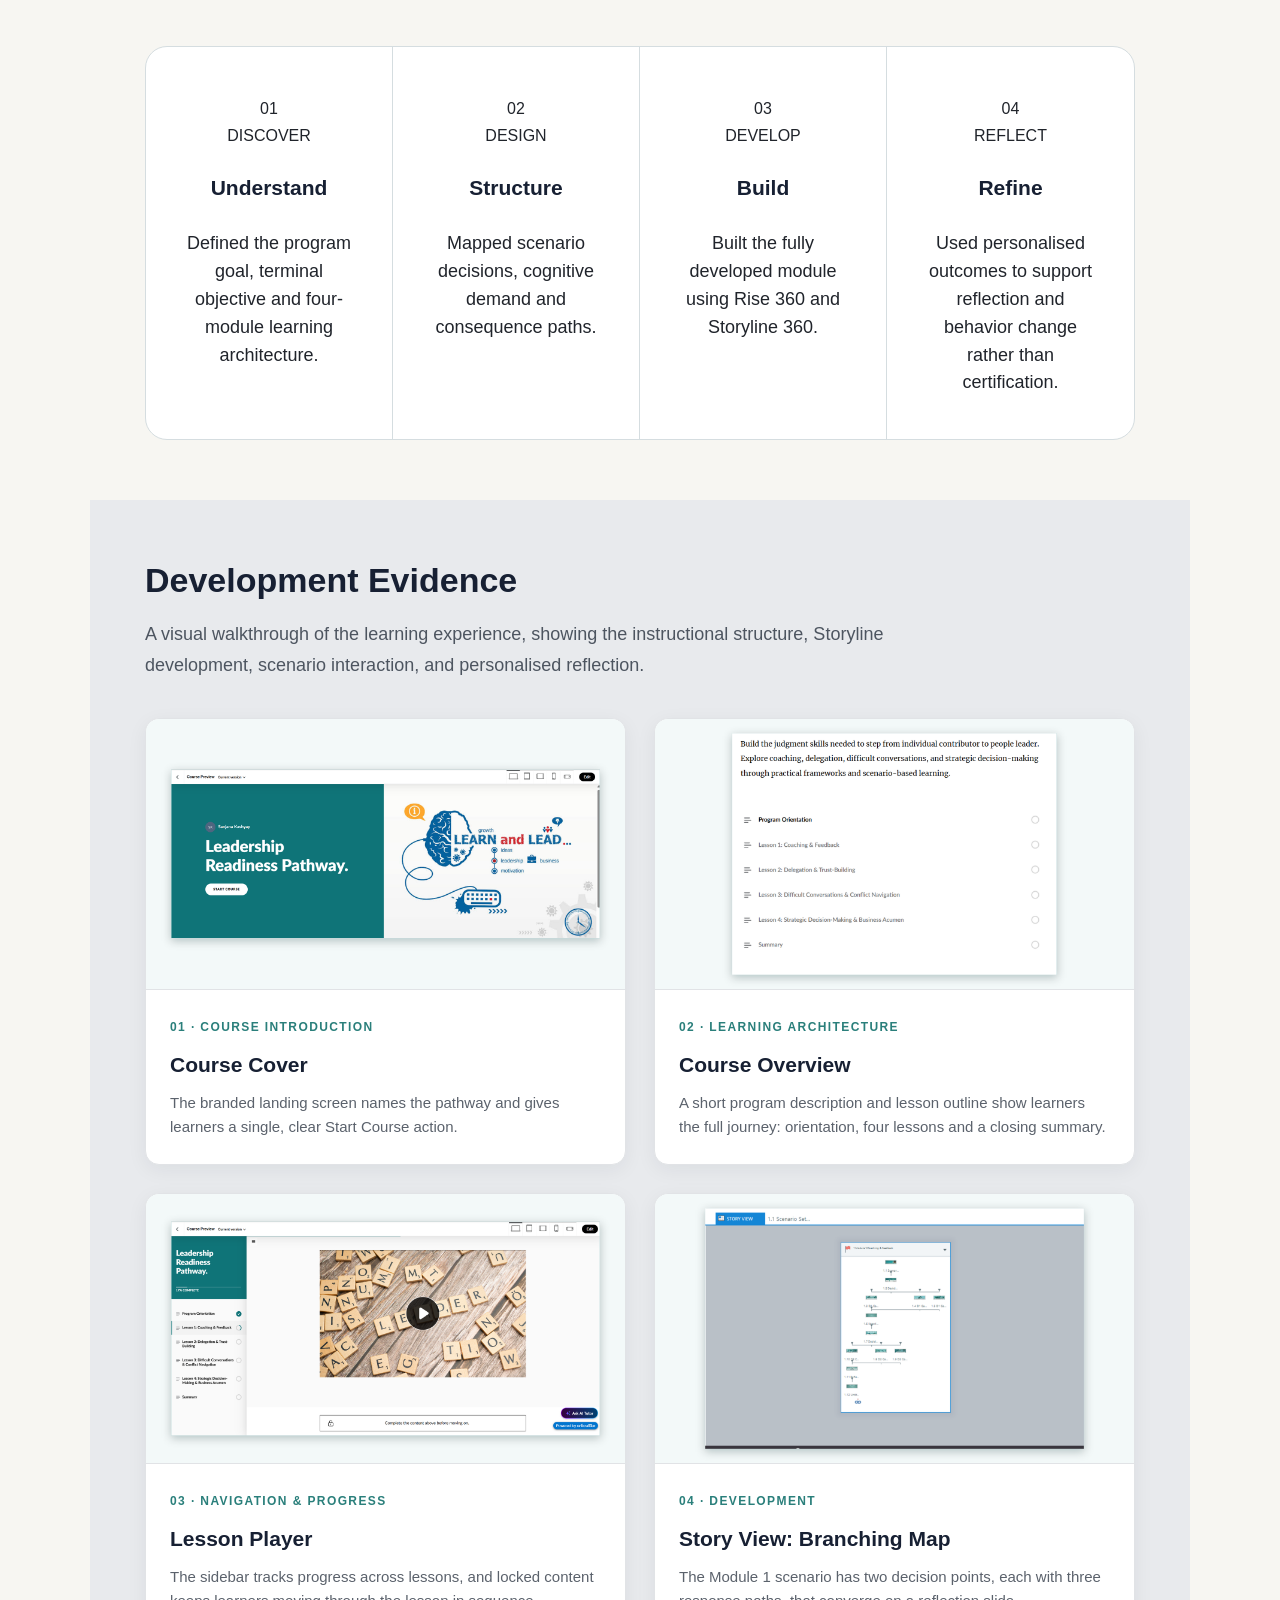
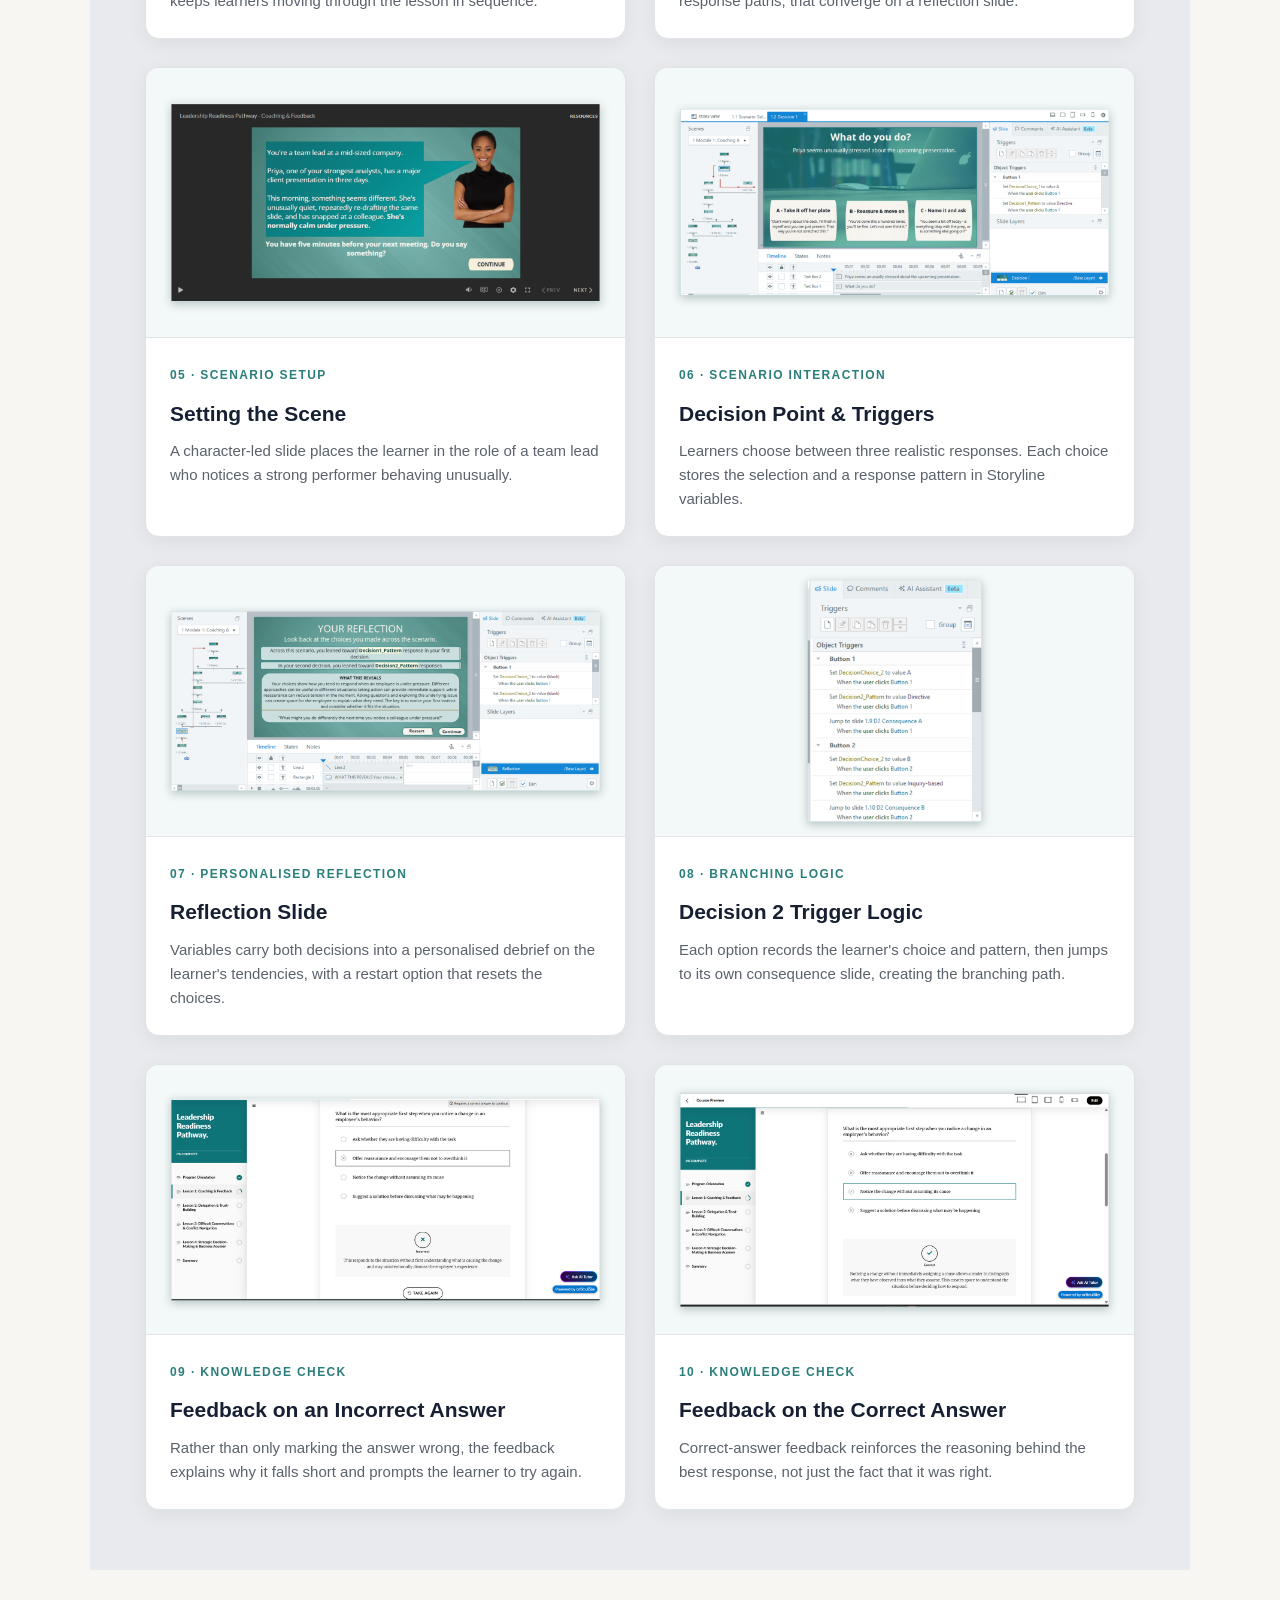
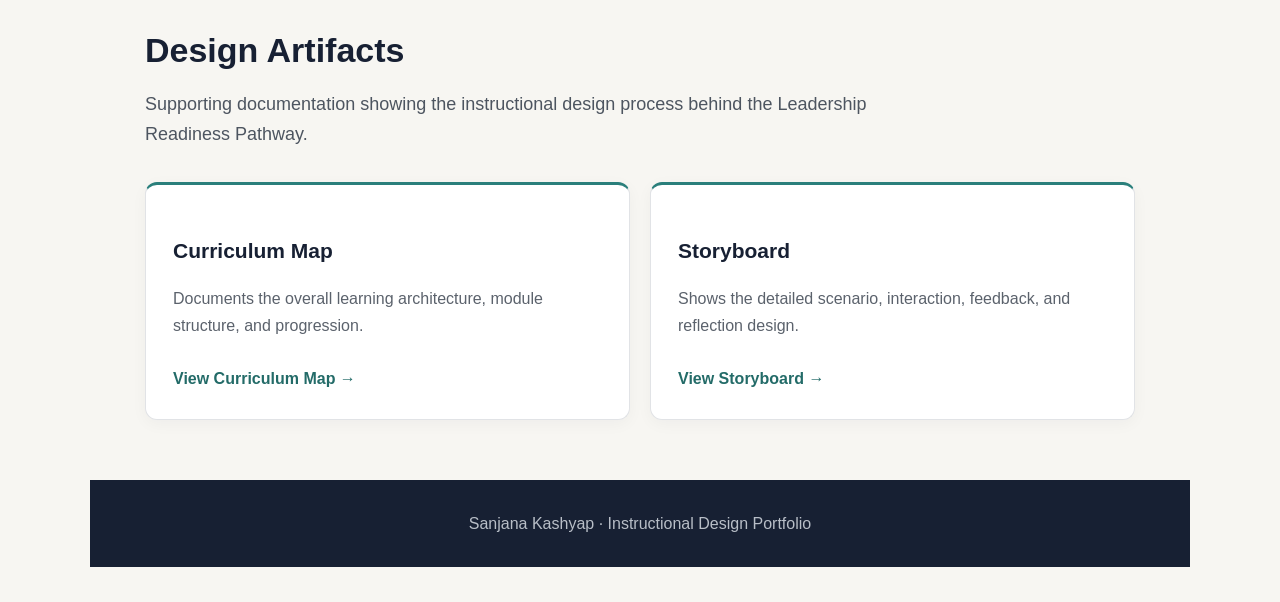
==== commit 6d8276d8: "Update index.html" ====
--- a/portfolio/projects/leadership/index.html
+++ b/portfolio/projects/leadership/index.html
@@ -417,18 +417,9 @@
     color: #AFC7C5;
   }
 
-  .process {
-    display: grid;
-    grid-template-columns: repeat(4, 1fr);
-    gap: 18px;
-    margin-top: 32px;
-  }
-
-  .process-step strong {
-    color: #2A7F7B;
-    font-size: 14px;
-  }
-  .design-process {
+/* DESIGN PROCESS */
+
+.design-process {
   margin-top: 80px;
 }
 
@@ -444,58 +435,28 @@
 .process-cards {
   display: grid;
   grid-template-columns: repeat(4, 1fr);
-  gap: 2px;
-  background: #D6DDDF;
-  border: 1px solid #D6DDDF;
-  border-radius: 14px;
+  border: 1px solid #D5DDE0;
+  border-radius: 22px;
   overflow: hidden;
+  background: #FFFFFF;
 }
 
 .process-card {
-  background: #FFFFFF;
-  padding: 32px 28px 34px;
-  min-height: 300px;
-  box-sizing: border-box;
+  padding: 48px 38px 42px;
+  text-align: center;
+  border-right: 1px solid #D5DDE0;
 }
 
-.process-number {
-  width: 54px;
-  height: 54px;
-  border: 3px solid #2A8582;
-  border-radius: 50%;
-  margin: 0 auto 22px;
-  display: flex;
-  align-items: center;
-  justify-content: center;
-  color: #2A8582;
-  font-size: 14px;
-  font-weight: 700;
-  letter-spacing: 1px;
+.process-card:last-child {
+  border-right: none;
 }
 
-.process-label {
-  text-align: center;
-  color: #2A8582;
-  font-size: 14px;
-  font-weight: 700;
-  letter-spacing: 1.5px;
-  margin-bottom: 12px;
+.process-card p {
+  font-size: 18px;
+  line-height: 1.55;
+  margin: 24px auto 0;
+  max-width: 260px;
 }
-
-.process-card h3 {
-  text-align: center;
-  margin: 0 0 16px;
-  font-size: 25px;
-}
-
-.process-card p {
-  text-align: center;
-  margin: 0;
-  font-size: 17px;
-  line-height: 1.6;
-  color: #40566D;
-}
-
   .screenshots {
     background: #E8EAED;
   }
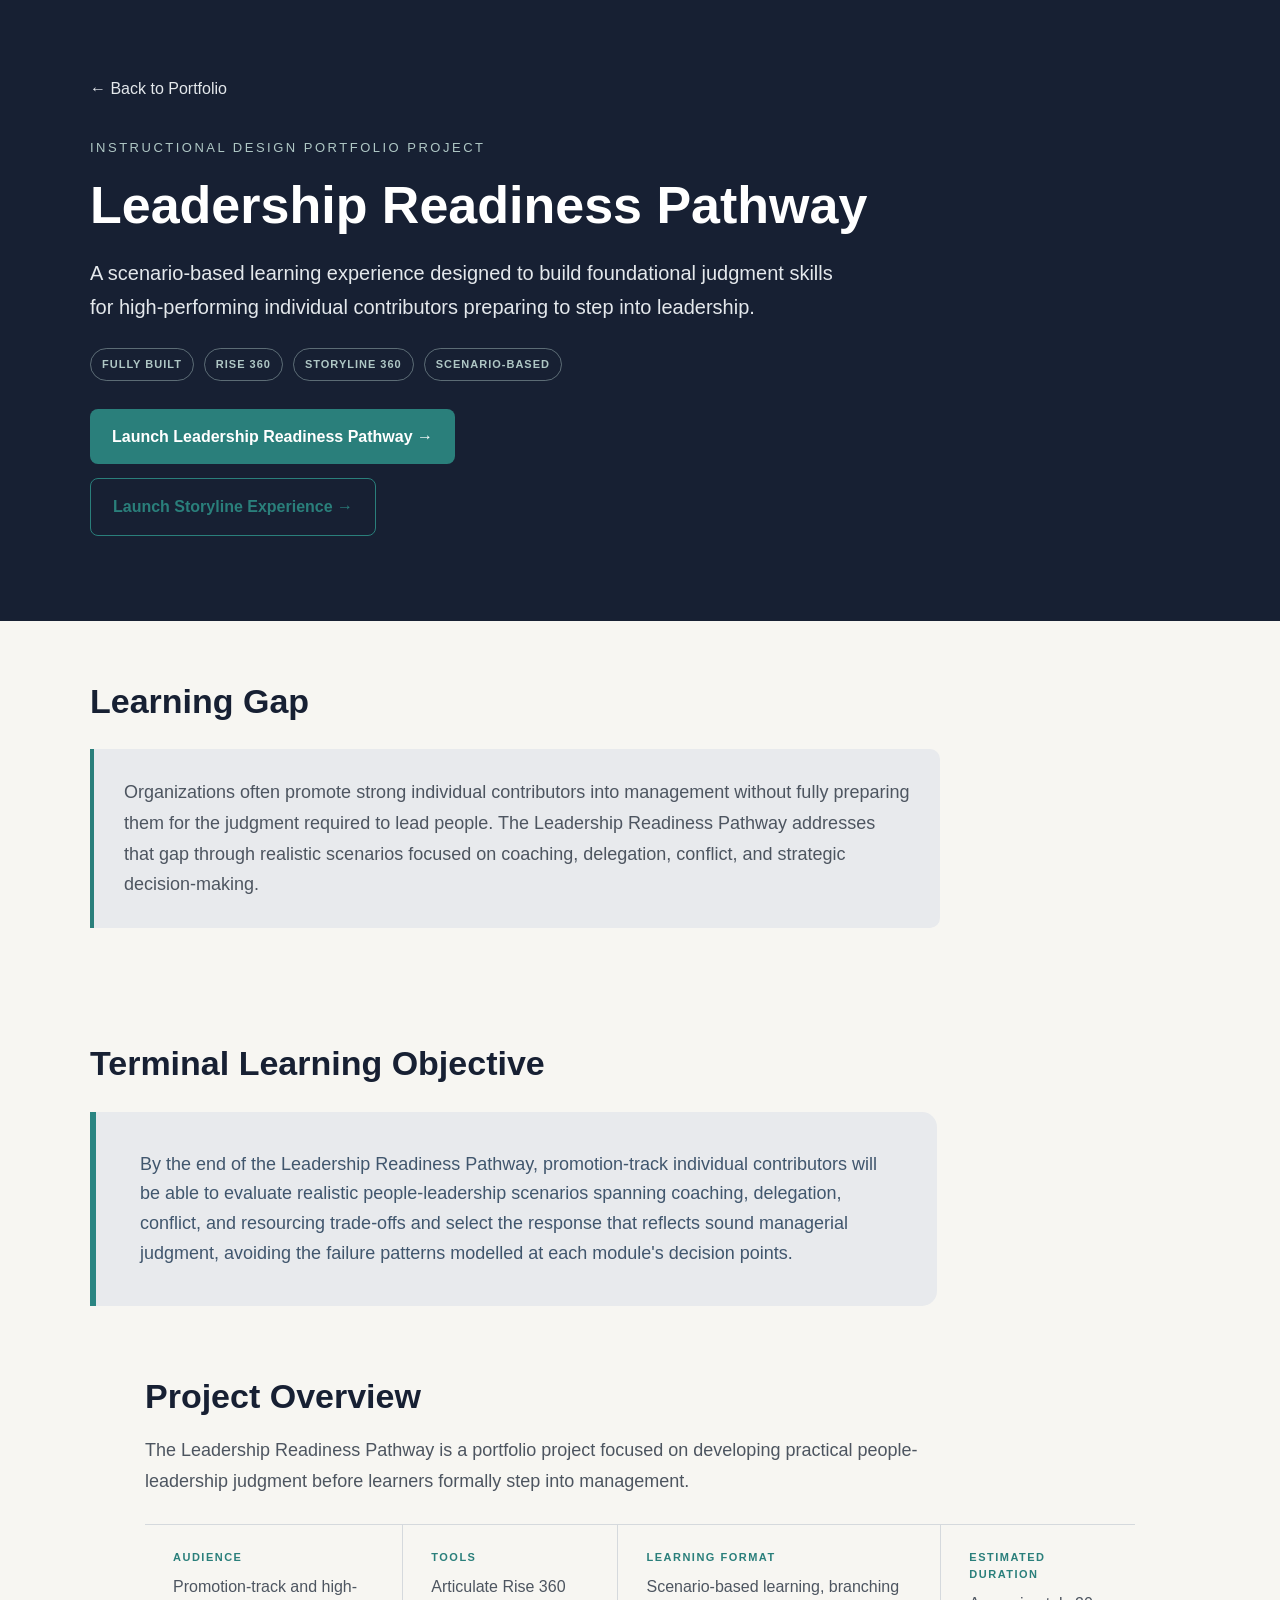
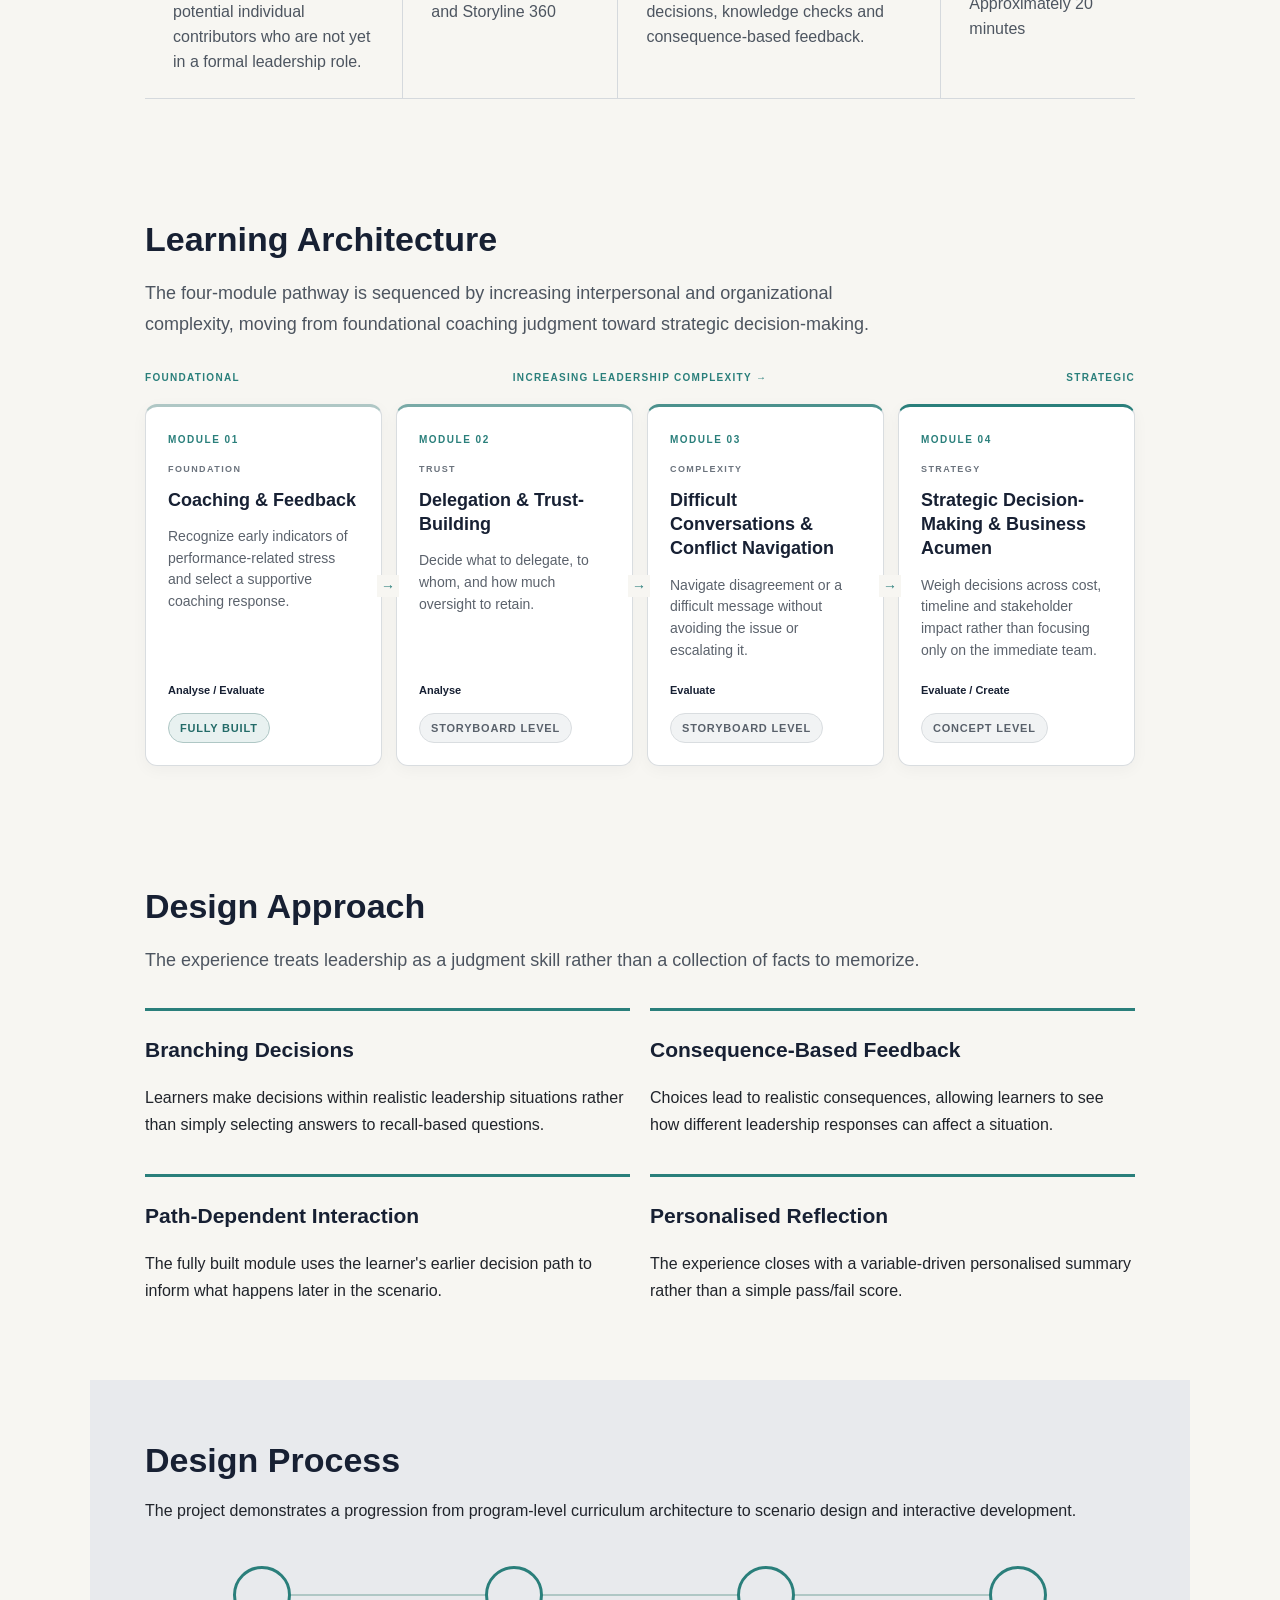
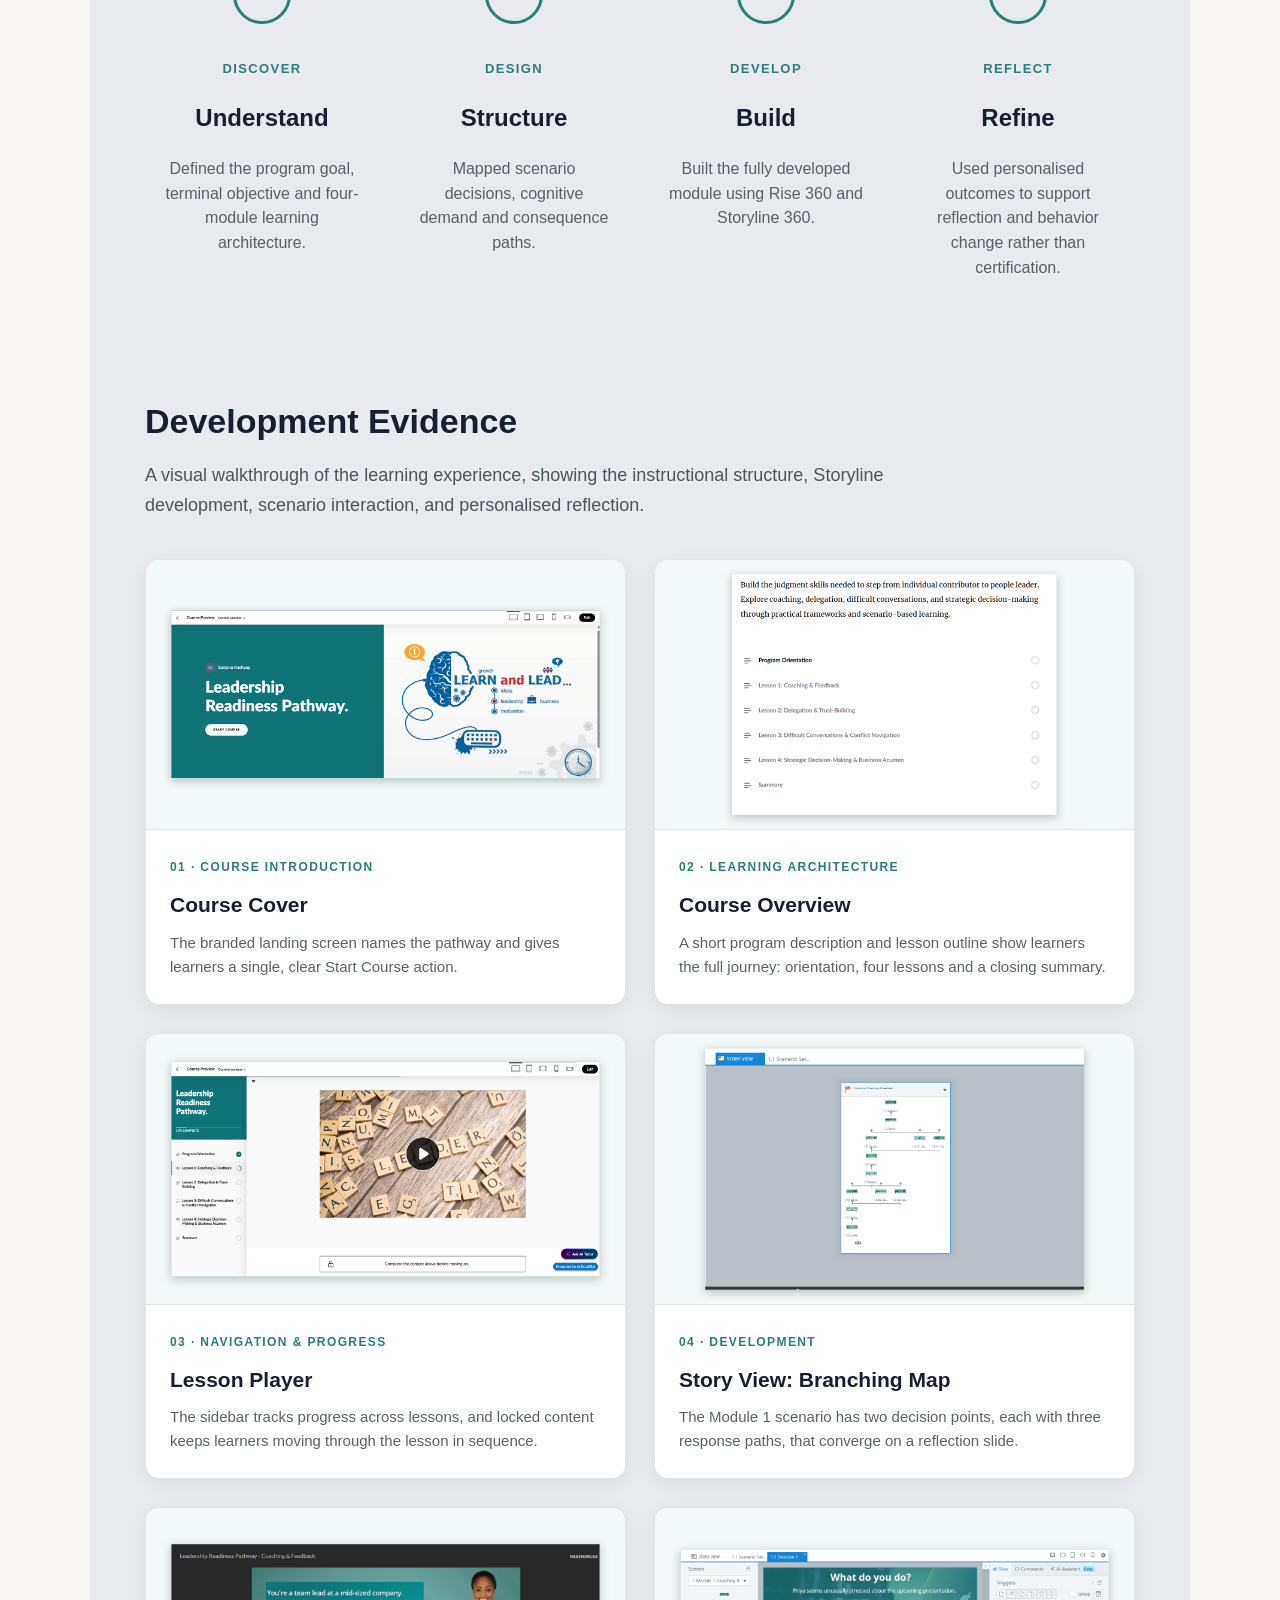
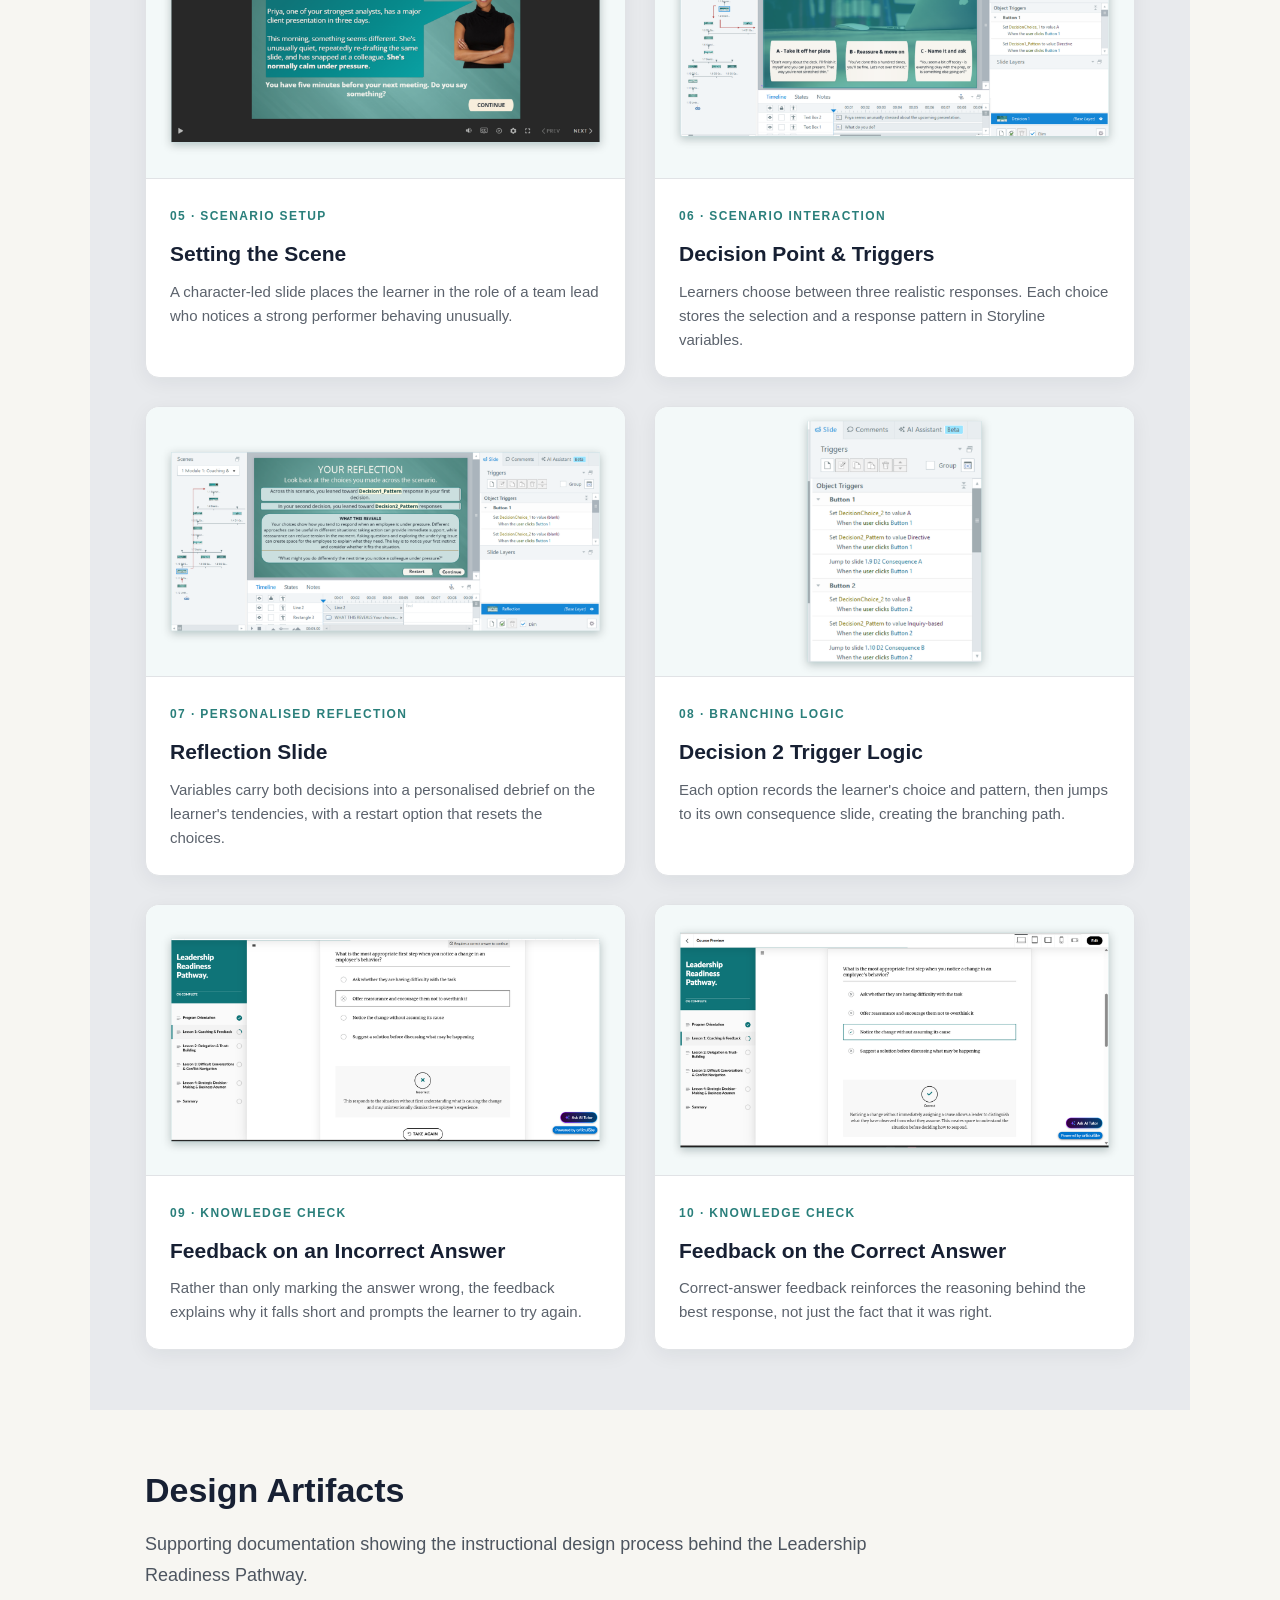
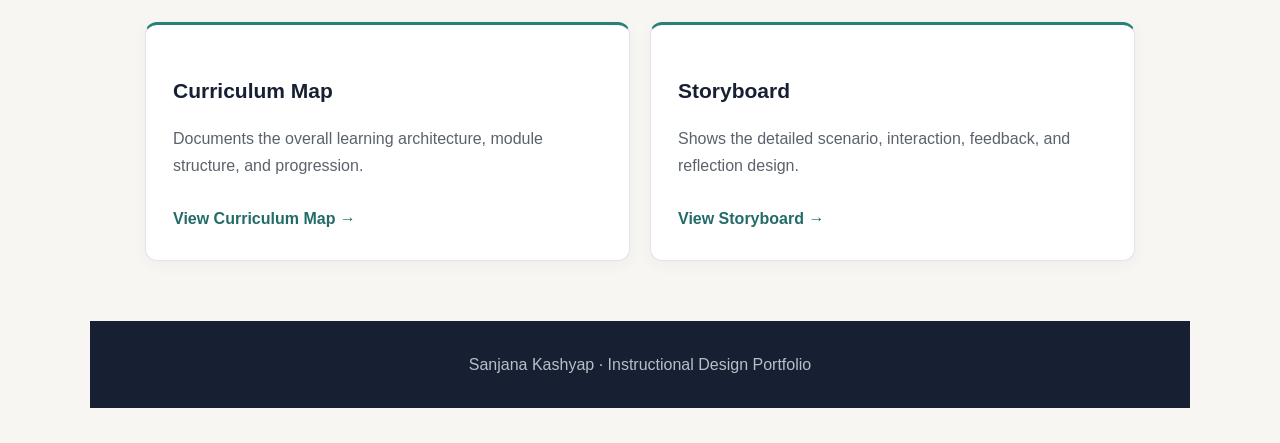
==== commit bb7dcf91: "Update index.html" ====
--- a/portfolio/projects/leadership/index.html
+++ b/portfolio/projects/leadership/index.html
@@ -420,7 +420,8 @@
 /* DESIGN PROCESS */
 
 .design-process {
-  margin-top: 80px;
+  margin-top: 0;
+  background: #E8EAED;
 }
 
 .design-process h2 {
@@ -435,26 +436,69 @@
 .process-cards {
   display: grid;
   grid-template-columns: repeat(4, 1fr);
-  border: 1px solid #D5DDE0;
-  border-radius: 22px;
-  overflow: hidden;
-  background: #FFFFFF;
+  gap: 18px;
+  margin-top: 35px;
+  position: relative;
+}
+
+.process-cards::before {
+  content: "";
+  position: absolute;
+  top: 28px;
+  left: 10%;
+  right: 10%;
+  height: 2px;
+  background: #AFC7C5;
+  z-index: 0;
 }
 
 .process-card {
-  padding: 48px 38px 42px;
+  position: relative;
+  z-index: 1;
+  padding: 0 18px;
   text-align: center;
-  border-right: 1px solid #D5DDE0;
+  border: none;
+  background: transparent;
 }
 
 .process-card:last-child {
   border-right: none;
 }
 
+.process-number {
+  width: 58px;
+  height: 58px;
+  margin: 0 auto 34px;
+  border: 3px solid #2A7F7B;
+  border-radius: 50%;
+  background: #E8EAED;
+  color: transparent;
+  font-size: 0;
+  display: flex;
+  align-items: center;
+  justify-content: center;
+}
+
+.process-label {
+  color: #2A7F7B;
+  font-size: 13px;
+  font-weight: bold;
+  letter-spacing: 1.4px;
+  text-transform: uppercase;
+  margin-bottom: 18px;
+}
+
+.process-card h3 {
+  color: #172033;
+  margin: 0 0 18px;
+  font-size: 24px;
+}
+
 .process-card p {
-  font-size: 18px;
+  color: #59616B;
+  font-size: 16px;
   line-height: 1.55;
-  margin: 24px auto 0;
+  margin: 0 auto;
   max-width: 260px;
 }
   .screenshots {
@@ -588,6 +632,19 @@
       border-bottom: none;
     }
 
+    .process-cards {
+      grid-template-columns: 1fr;
+      gap: 42px;
+    }
+
+    .process-cards::before {
+      display: none;
+    }
+
+    .process-number {
+      margin-bottom: 18px;
+    }
+
     .modules {
       grid-template-columns: 1fr;
       gap: 16px;
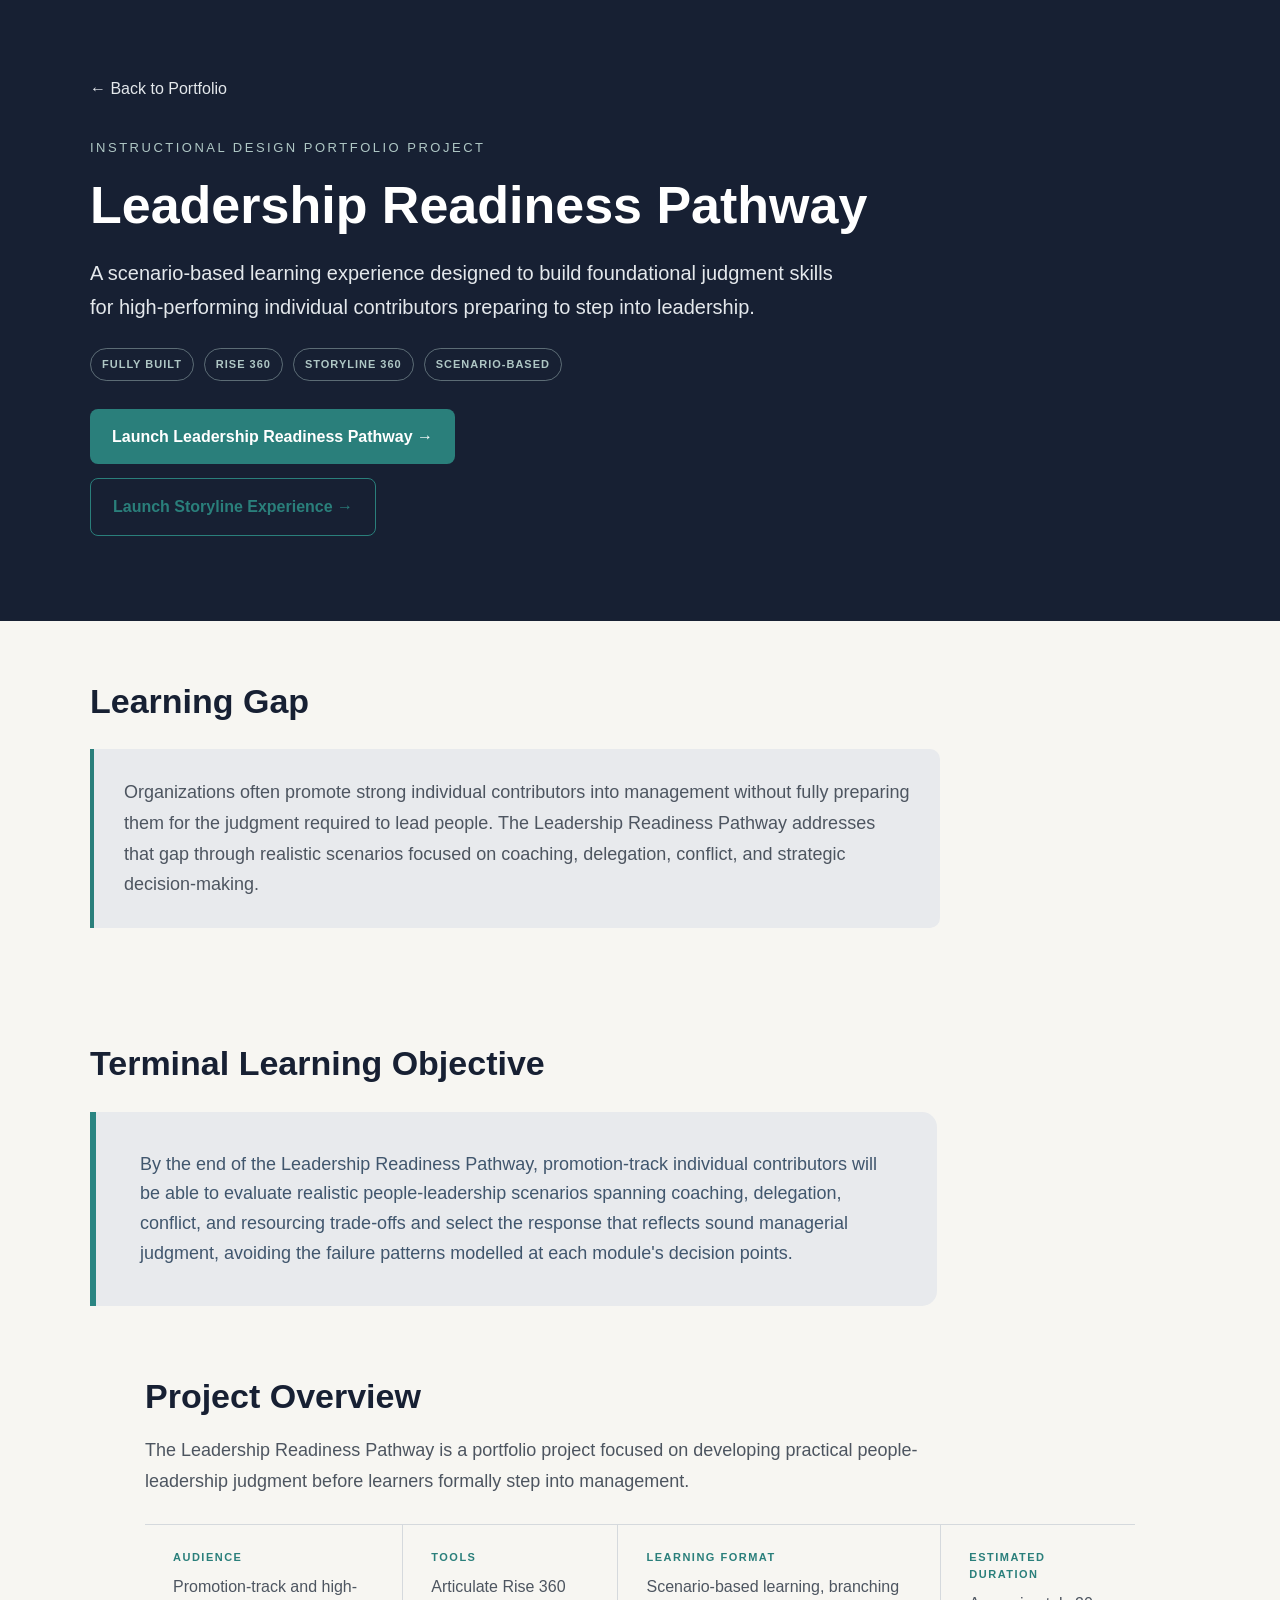
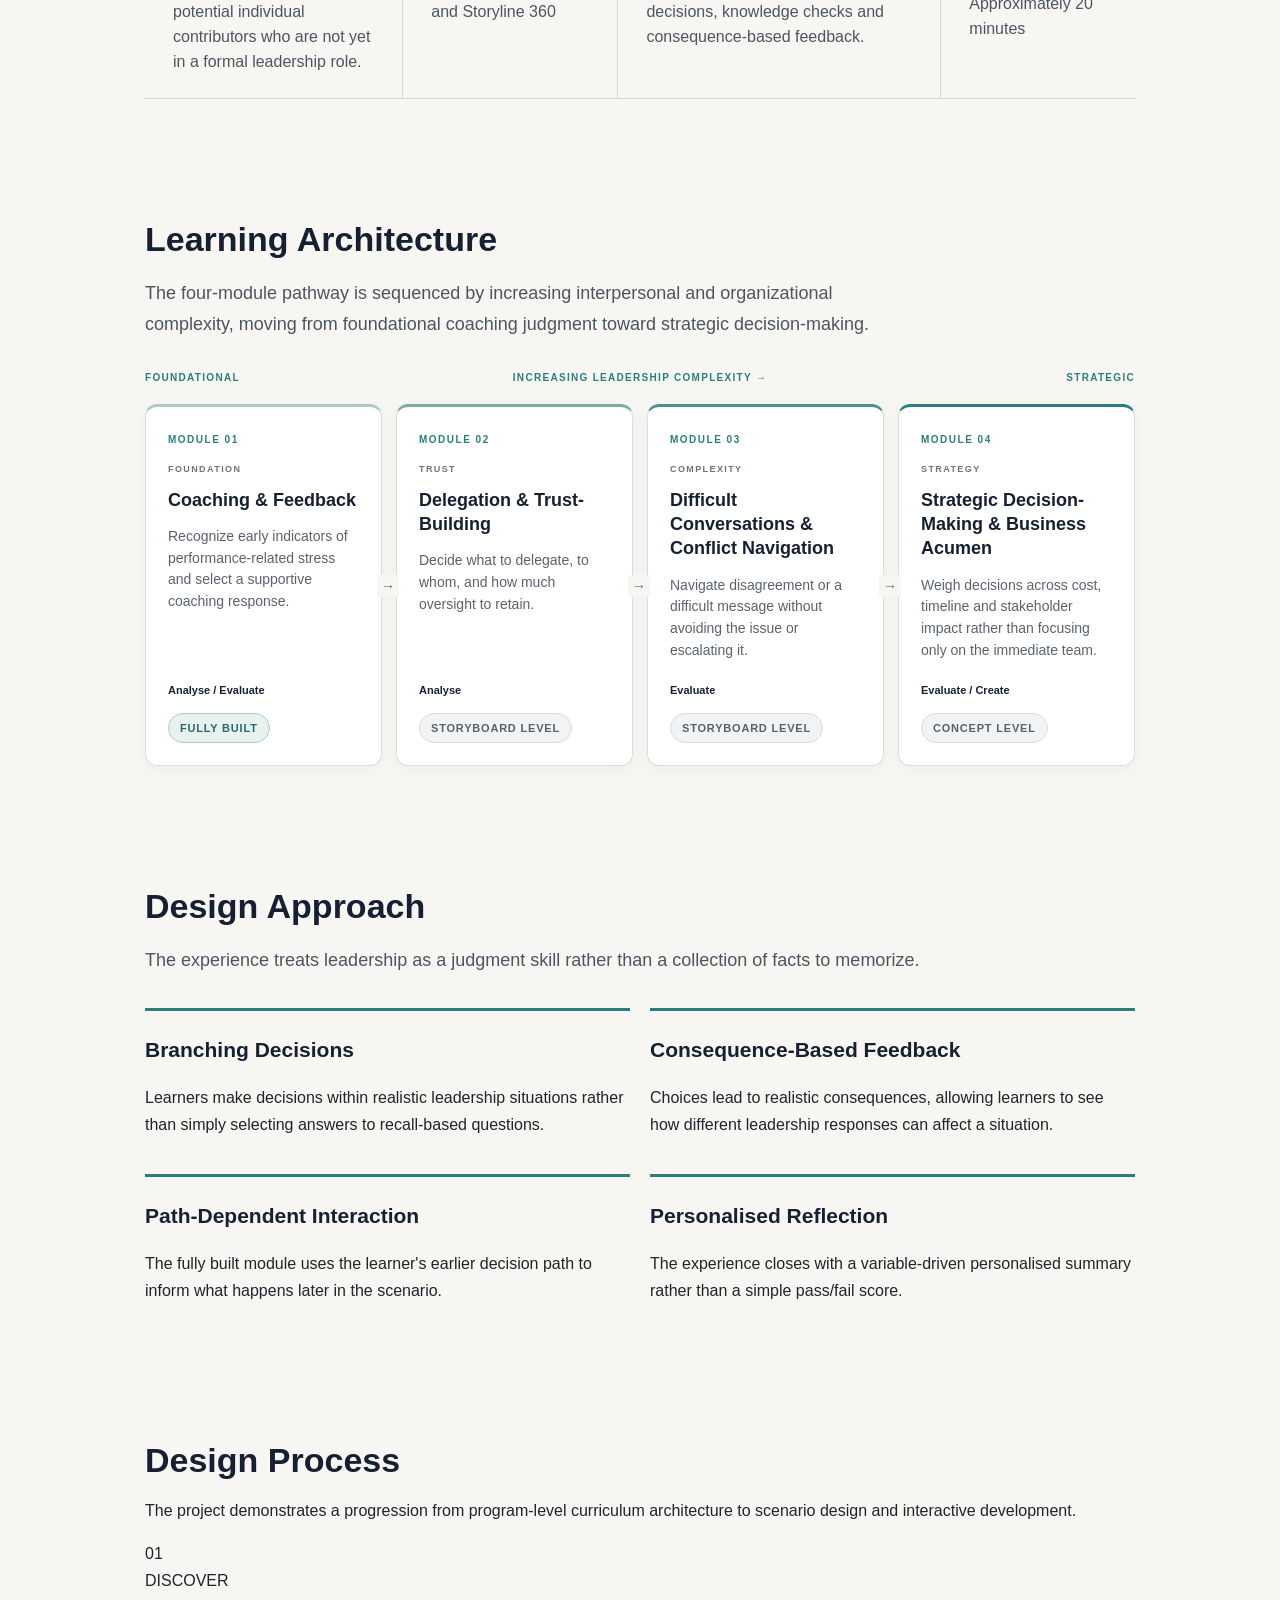
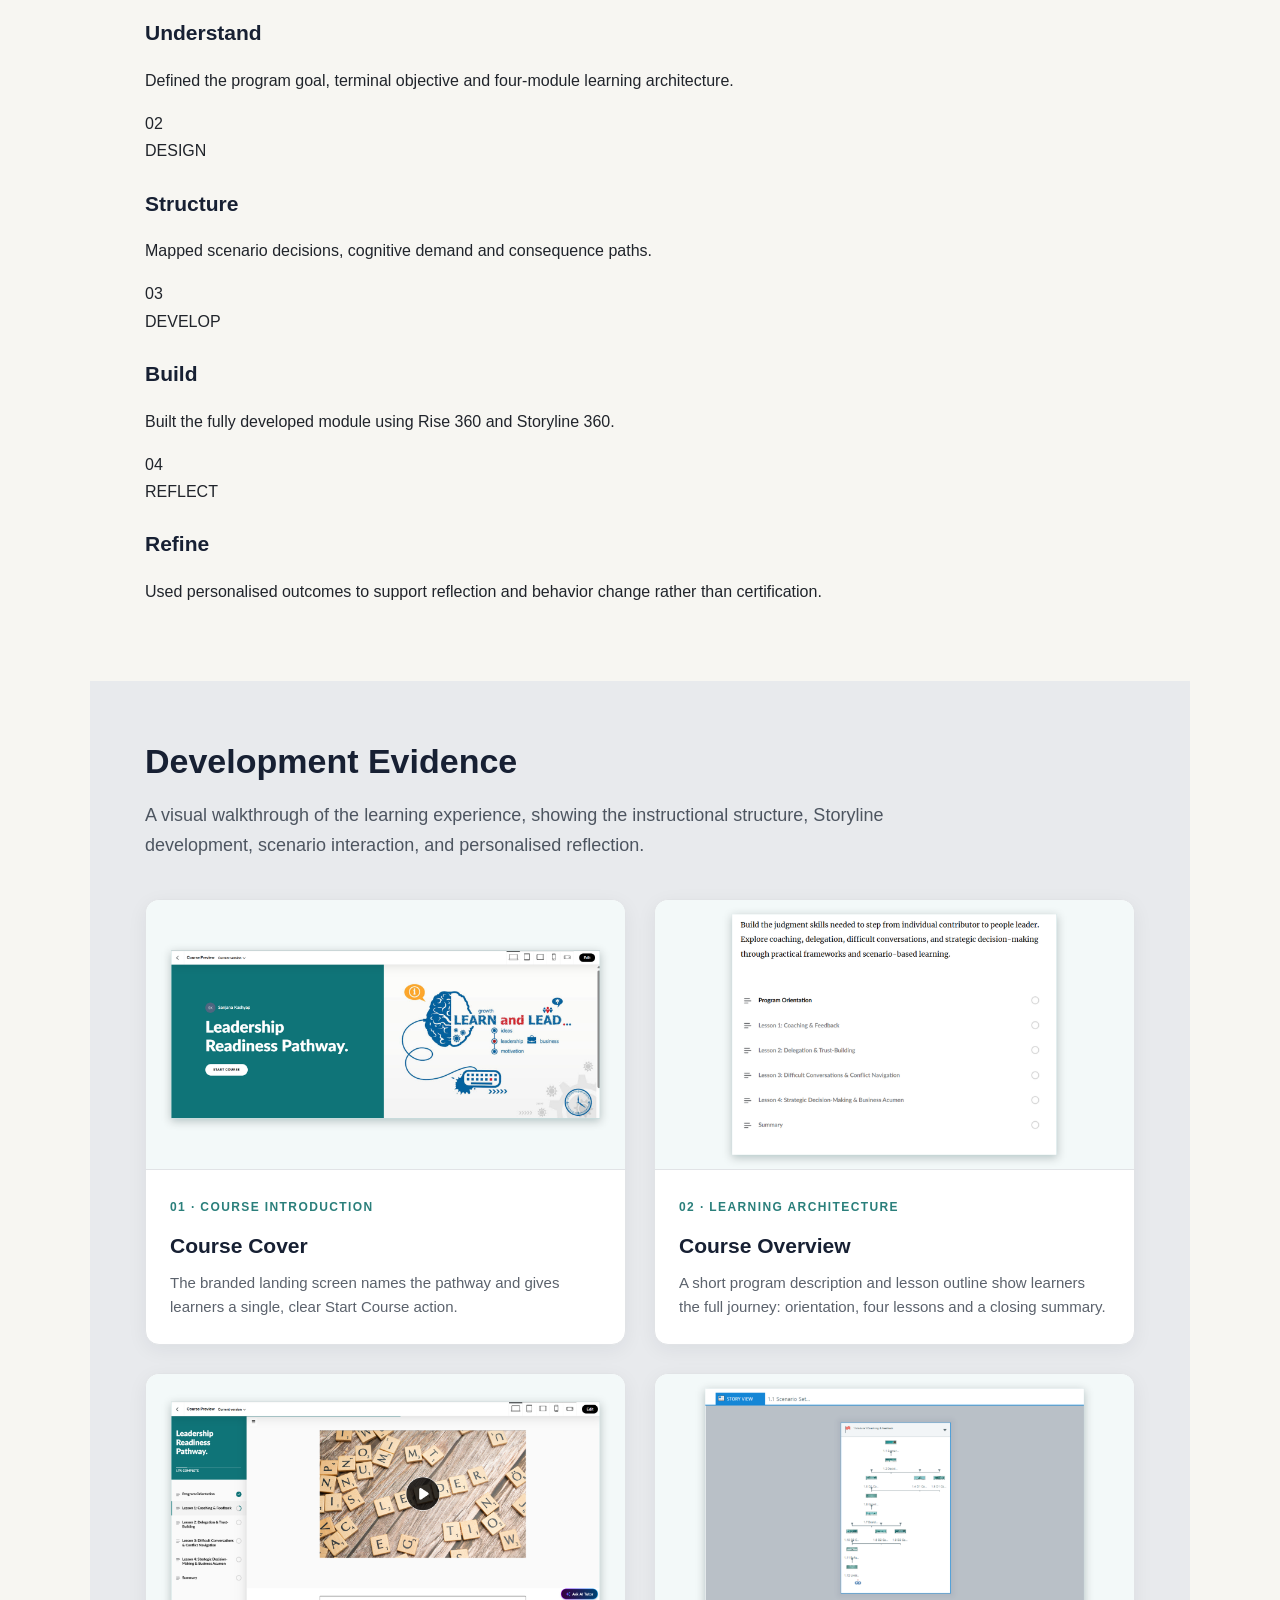
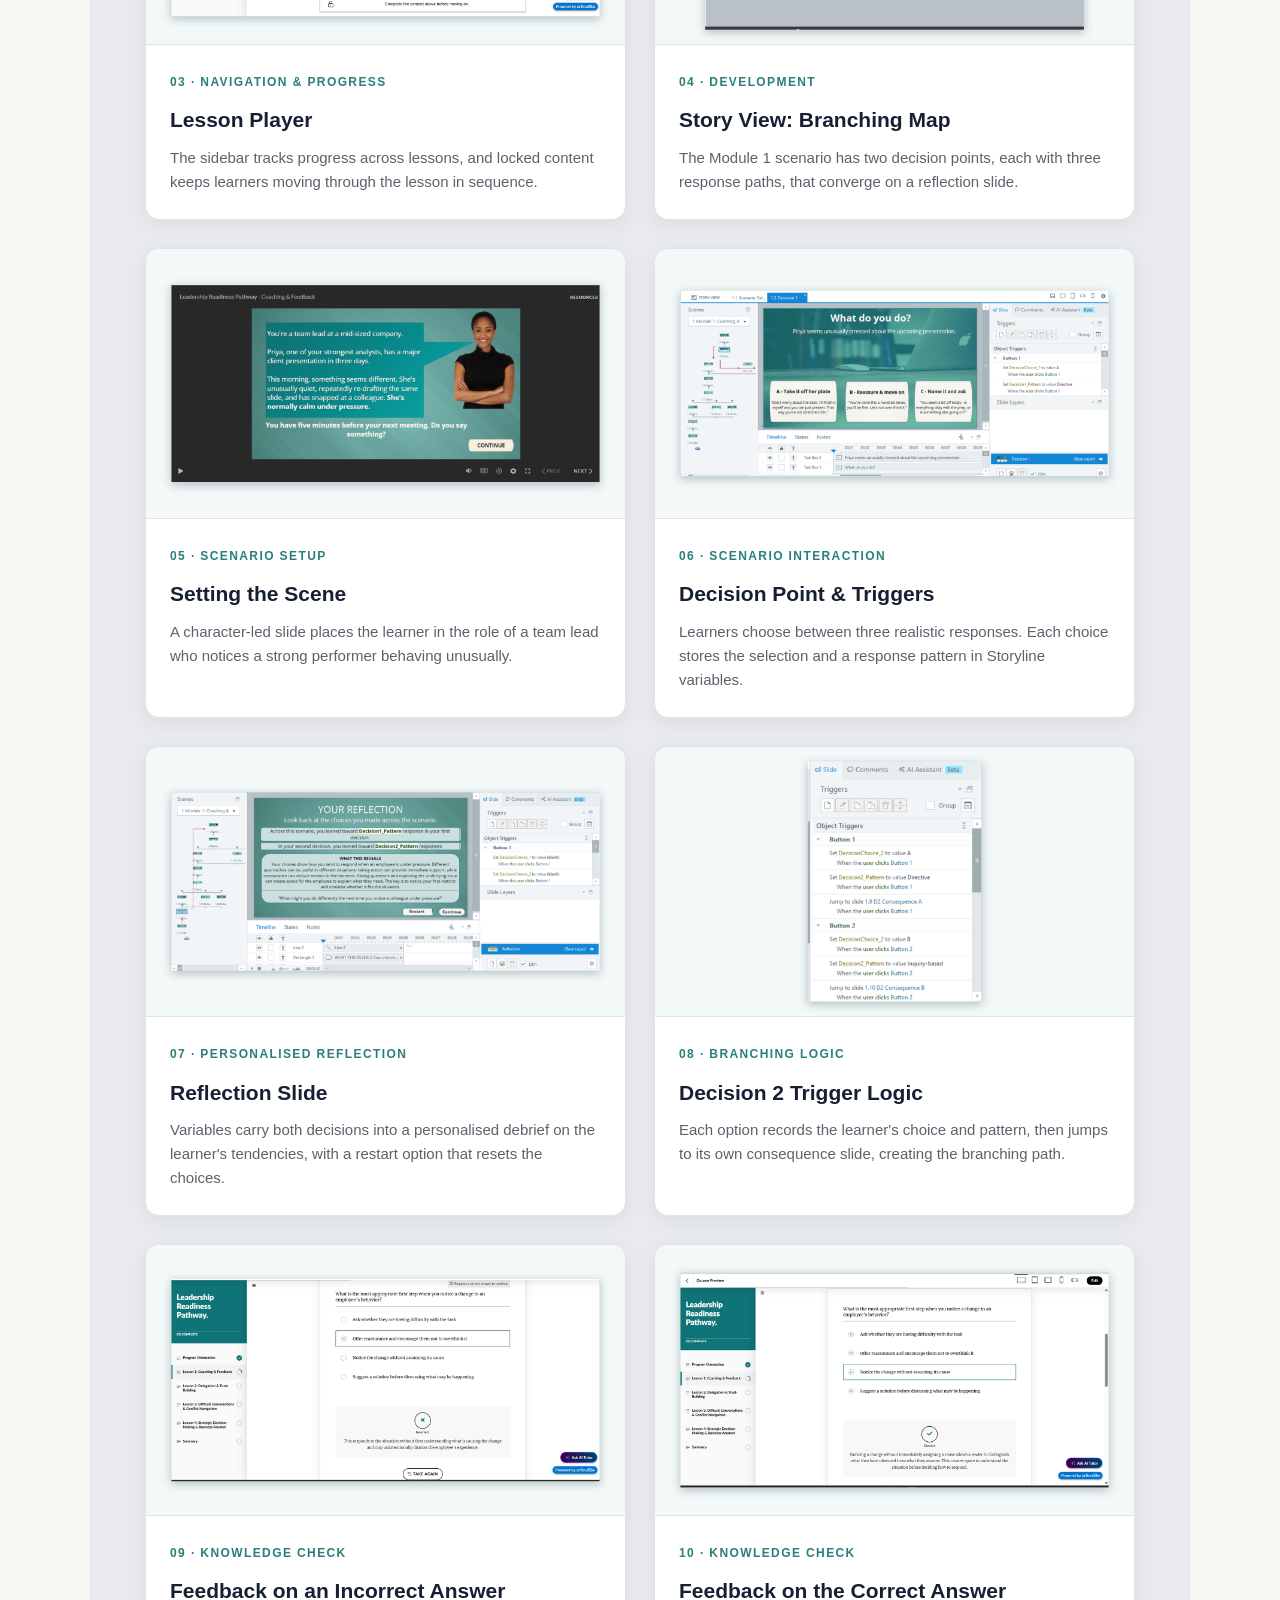
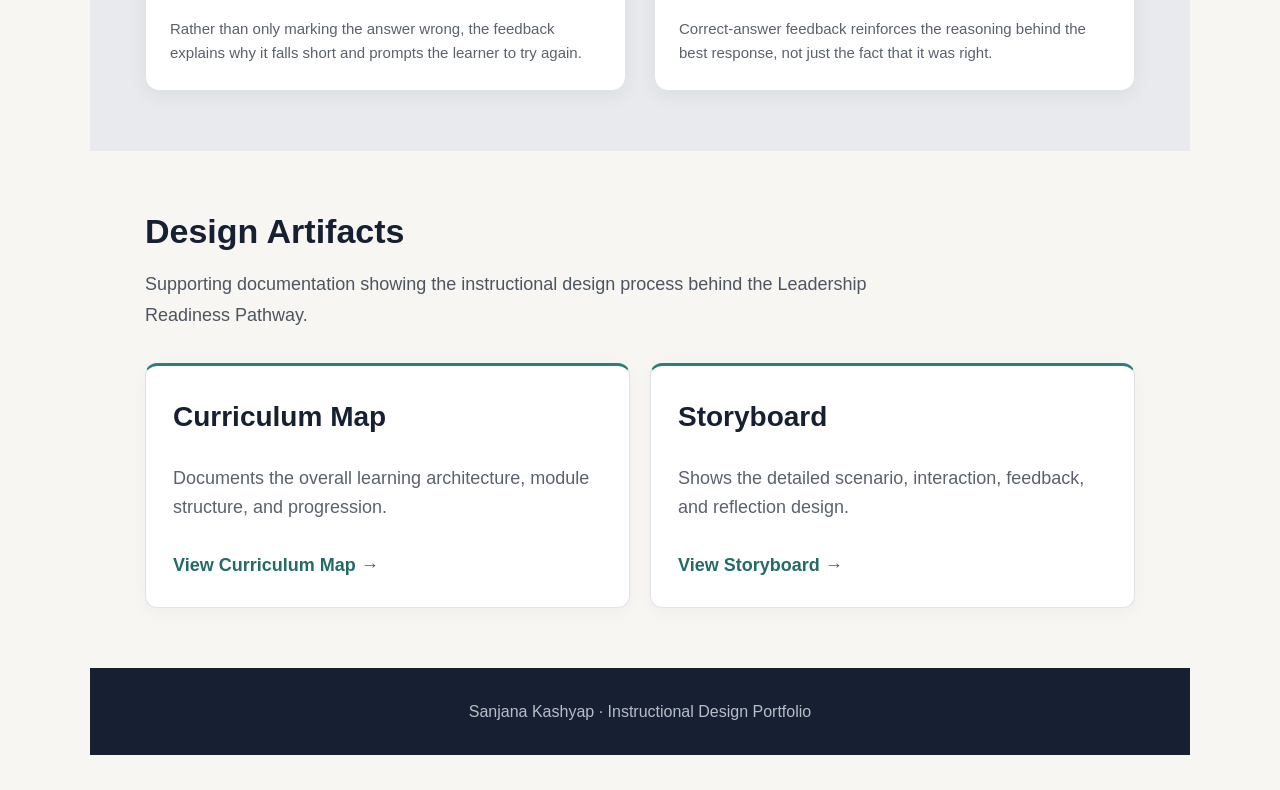
==== commit 8ca73d3b: "Update index.html" ====
--- a/portfolio/projects/leadership/index.html
+++ b/portfolio/projects/leadership/index.html
@@ -419,87 +419,145 @@
 
 /* DESIGN PROCESS */
 
-.design-process {
-  margin-top: 0;
-  background: #E8EAED;
-}
-
-.design-process h2 {
-  margin-bottom: 14px;
-}
-
-.design-process .section-intro {
-  margin-bottom: 42px;
-  max-width: 1000px;
-}
-
-.process-cards {
+.process {
+  position: relative;
   display: grid;
   grid-template-columns: repeat(4, 1fr);
-  gap: 18px;
-  margin-top: 35px;
+  gap: 0;
+  margin-top: 38px;
+  padding: 34px 26px 42px;
+  background: #E8EAED;
+  border-radius: 22px;
+}
+
+.process-step {
   position: relative;
-}
-
-.process-cards::before {
+  padding: 0 22px;
+  text-align: center;
+  background: transparent;
+  border: none;
+  box-shadow: none;
+  border-radius: 0;
+}
+
+.process-step::after {
   content: "";
   position: absolute;
   top: 28px;
-  left: 10%;
-  right: 10%;
+  left: 50%;
+  width: 100%;
   height: 2px;
   background: #AFC7C5;
   z-index: 0;
 }
 
-.process-card {
+.process-step:last-child::after {
+  display: none;
+}
+
+.process-step strong {
   position: relative;
-  z-index: 1;
-  padding: 0 18px;
-  text-align: center;
-  border: none;
-  background: transparent;
-}
-
-.process-card:last-child {
-  border-right: none;
-}
-
-.process-number {
+  z-index: 2;
+
+  display: flex;
+  align-items: center;
+  justify-content: center;
+
   width: 58px;
   height: 58px;
   margin: 0 auto 34px;
+
   border: 3px solid #2A7F7B;
   border-radius: 50%;
+
   background: #E8EAED;
-  color: transparent;
-  font-size: 0;
-  display: flex;
-  align-items: center;
-  justify-content: center;
-}
-
-.process-label {
   color: #2A7F7B;
-  font-size: 13px;
+
+  font-size: 18px;
+  letter-spacing: 1px;
+}
+
+.process-step h3 {
+  margin: 0 0 24px;
+  color: #172033;
+  font-size: 28px;
+  line-height: 1.2;
+}
+
+.process-step p {
+  max-width: 260px;
+  margin: 0 auto;
+
+  color: #34516B;
+  font-size: 18px;
+  line-height: 1.6;
+}
+
+
+/* DEVELOPMENT EVIDENCE */
+
+.screenshots {
+  background: #E8EAED;
+}
+
+
+/* DESIGN ARTIFACTS */
+
+.artifact-grid {
+  display: grid;
+  grid-template-columns: repeat(2, 1fr);
+  gap: 28px;
+  margin-top: 38px;
+}
+
+.artifact-card {
+  background: #FFFFFF;
+  padding: 38px 40px;
+  border: 1px solid #D5DDE0;
+  border-top: 4px solid #2A7F7B;
+  border-radius: 16px;
+  box-shadow: 0 6px 20px rgba(23, 32, 51, 0.04);
+}
+
+.artifact-card h3 {
+  color: #172033;
+  font-size: 28px;
+  margin: 0 0 24px;
+}
+
+.artifact-card p {
+  color: #34516B;
+  font-size: 18px;
+  line-height: 1.6;
+}
+
+.artifact-link {
+  display: inline-block;
+  margin-top: 18px;
+  color: #236B68;
+  font-size: 18px;
   font-weight: bold;
-  letter-spacing: 1.4px;
-  text-transform: uppercase;
-  margin-bottom: 18px;
-}
-
-.process-card h3 {
-  color: #172033;
-  margin: 0 0 18px;
-  font-size: 24px;
-}
-
-.process-card p {
-  color: #59616B;
-  font-size: 16px;
-  line-height: 1.55;
-  margin: 0 auto;
-  max-width: 260px;
+  text-decoration: none;
+}
+
+
+/* MOBILE */
+
+@media (max-width: 800px) {
+
+  .process {
+    grid-template-columns: 1fr;
+    gap: 40px;
+  }
+
+  .process-step::after {
+    display: none;
+  }
+
+  .artifact-grid {
+    grid-template-columns: 1fr;
+  }
+
 }
   .screenshots {
     background: #E8EAED;
@@ -604,12 +662,11 @@
   }
 
   footer {
-    background: #172033;
-    color: #B8BEC7;
-    padding: 30px 0;
-    text-align: center;
-  }
-
+  background: #172033;
+  color: #B8BEC7;
+  padding: 30px 0;
+  text-align: center;
+}
   @media (max-width: 800px) {
     h1 {
       font-size: 40px;
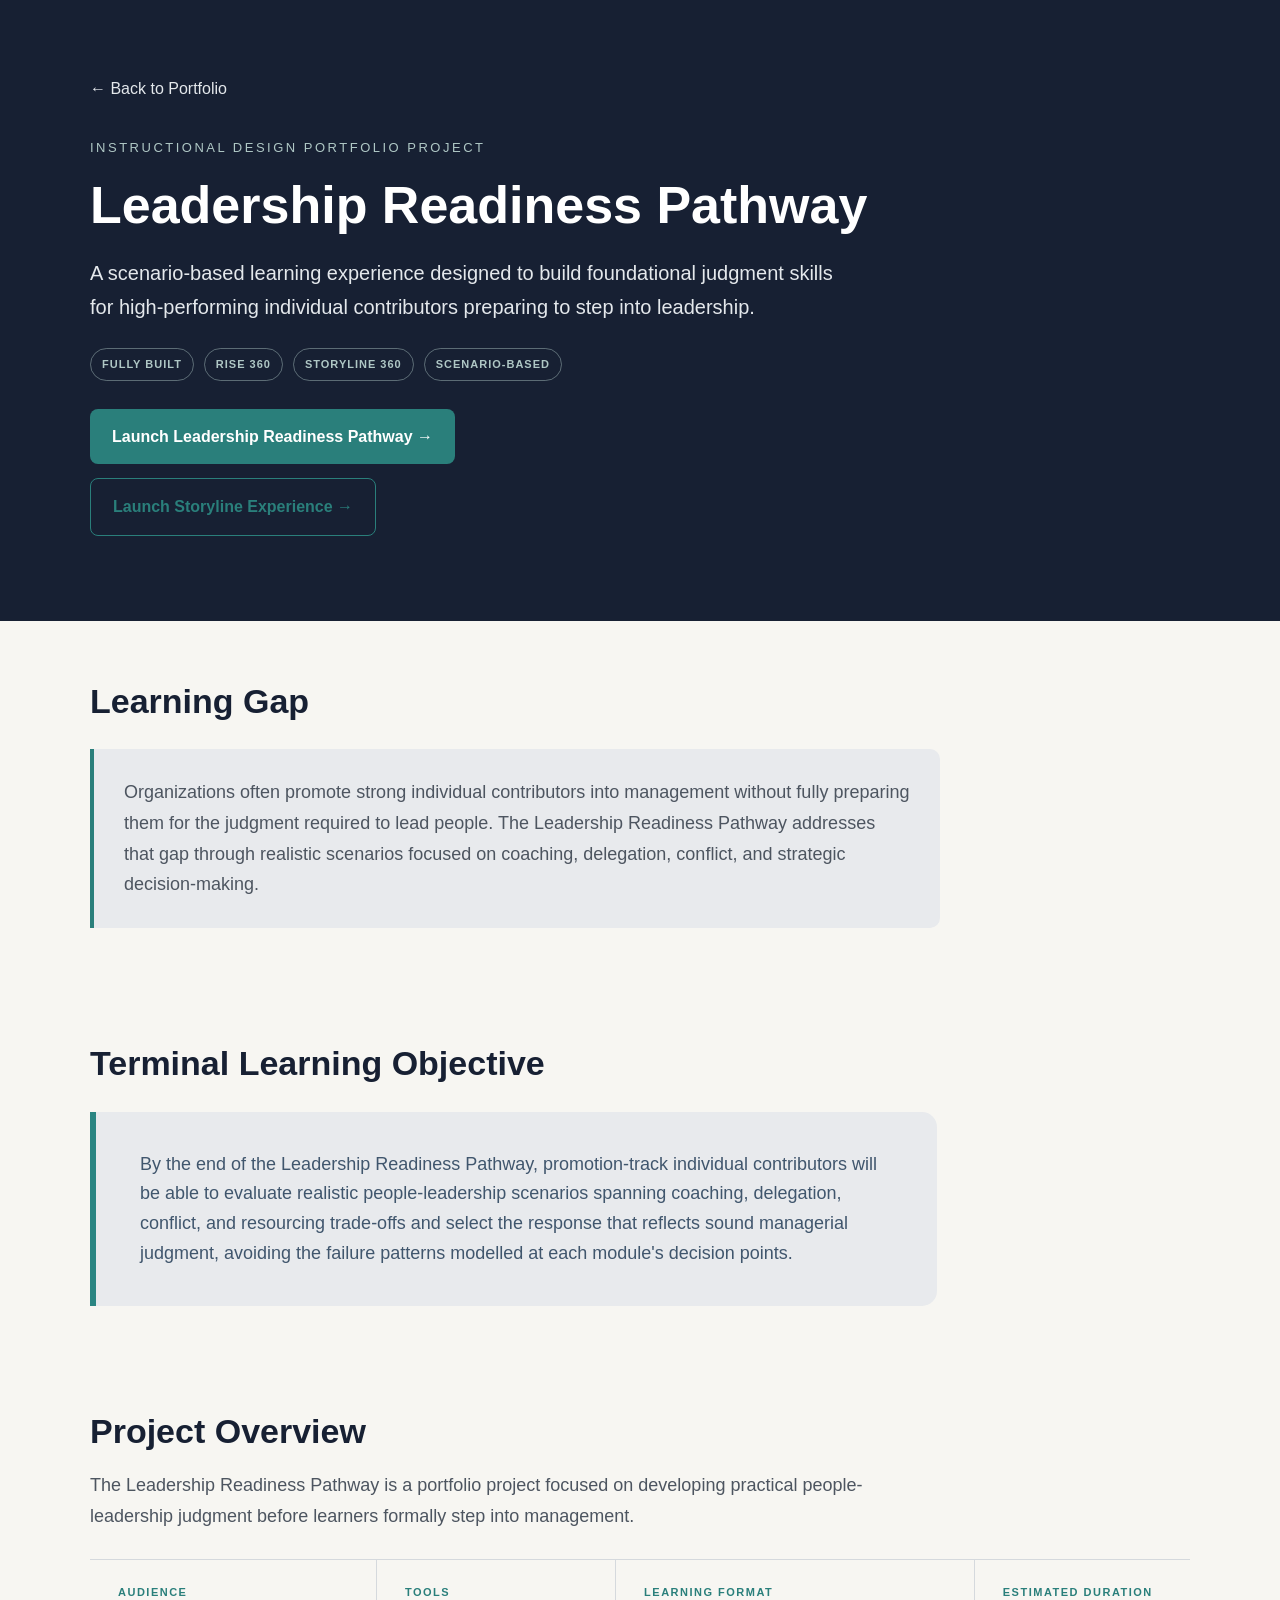
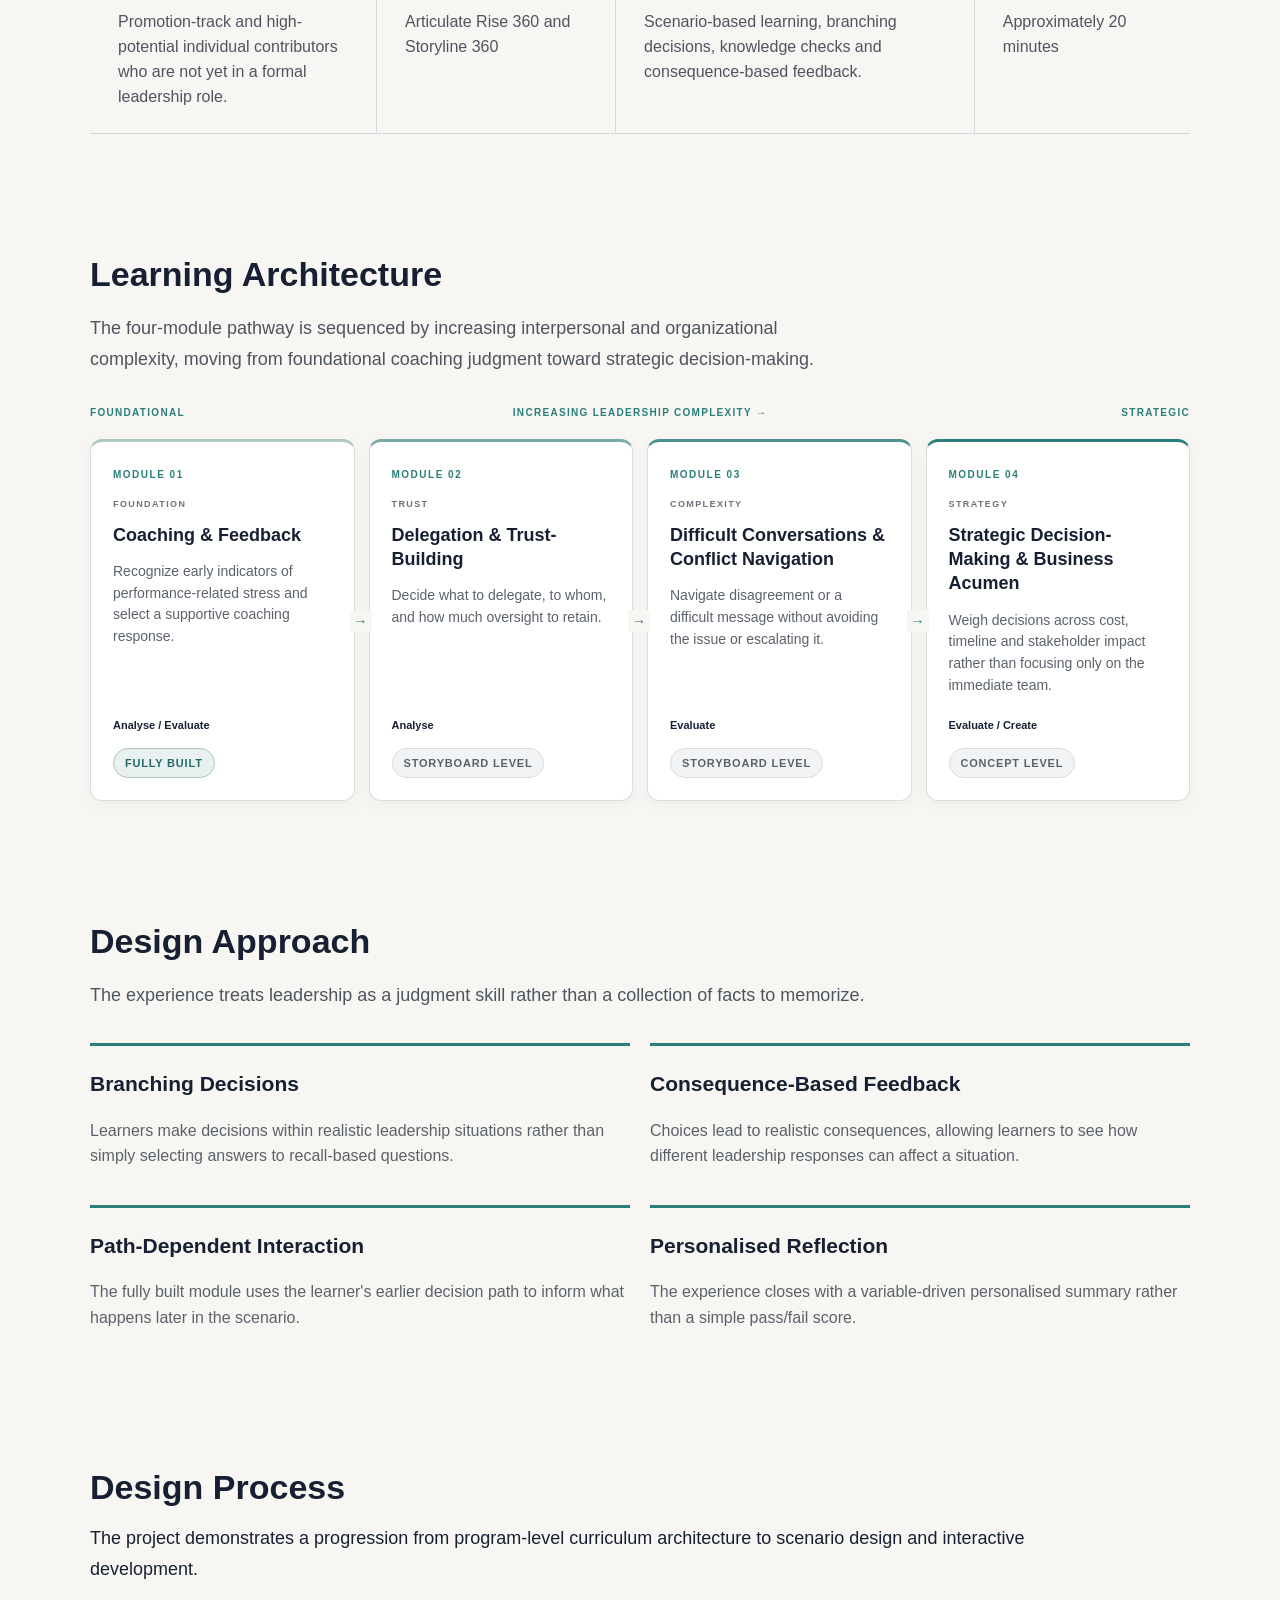
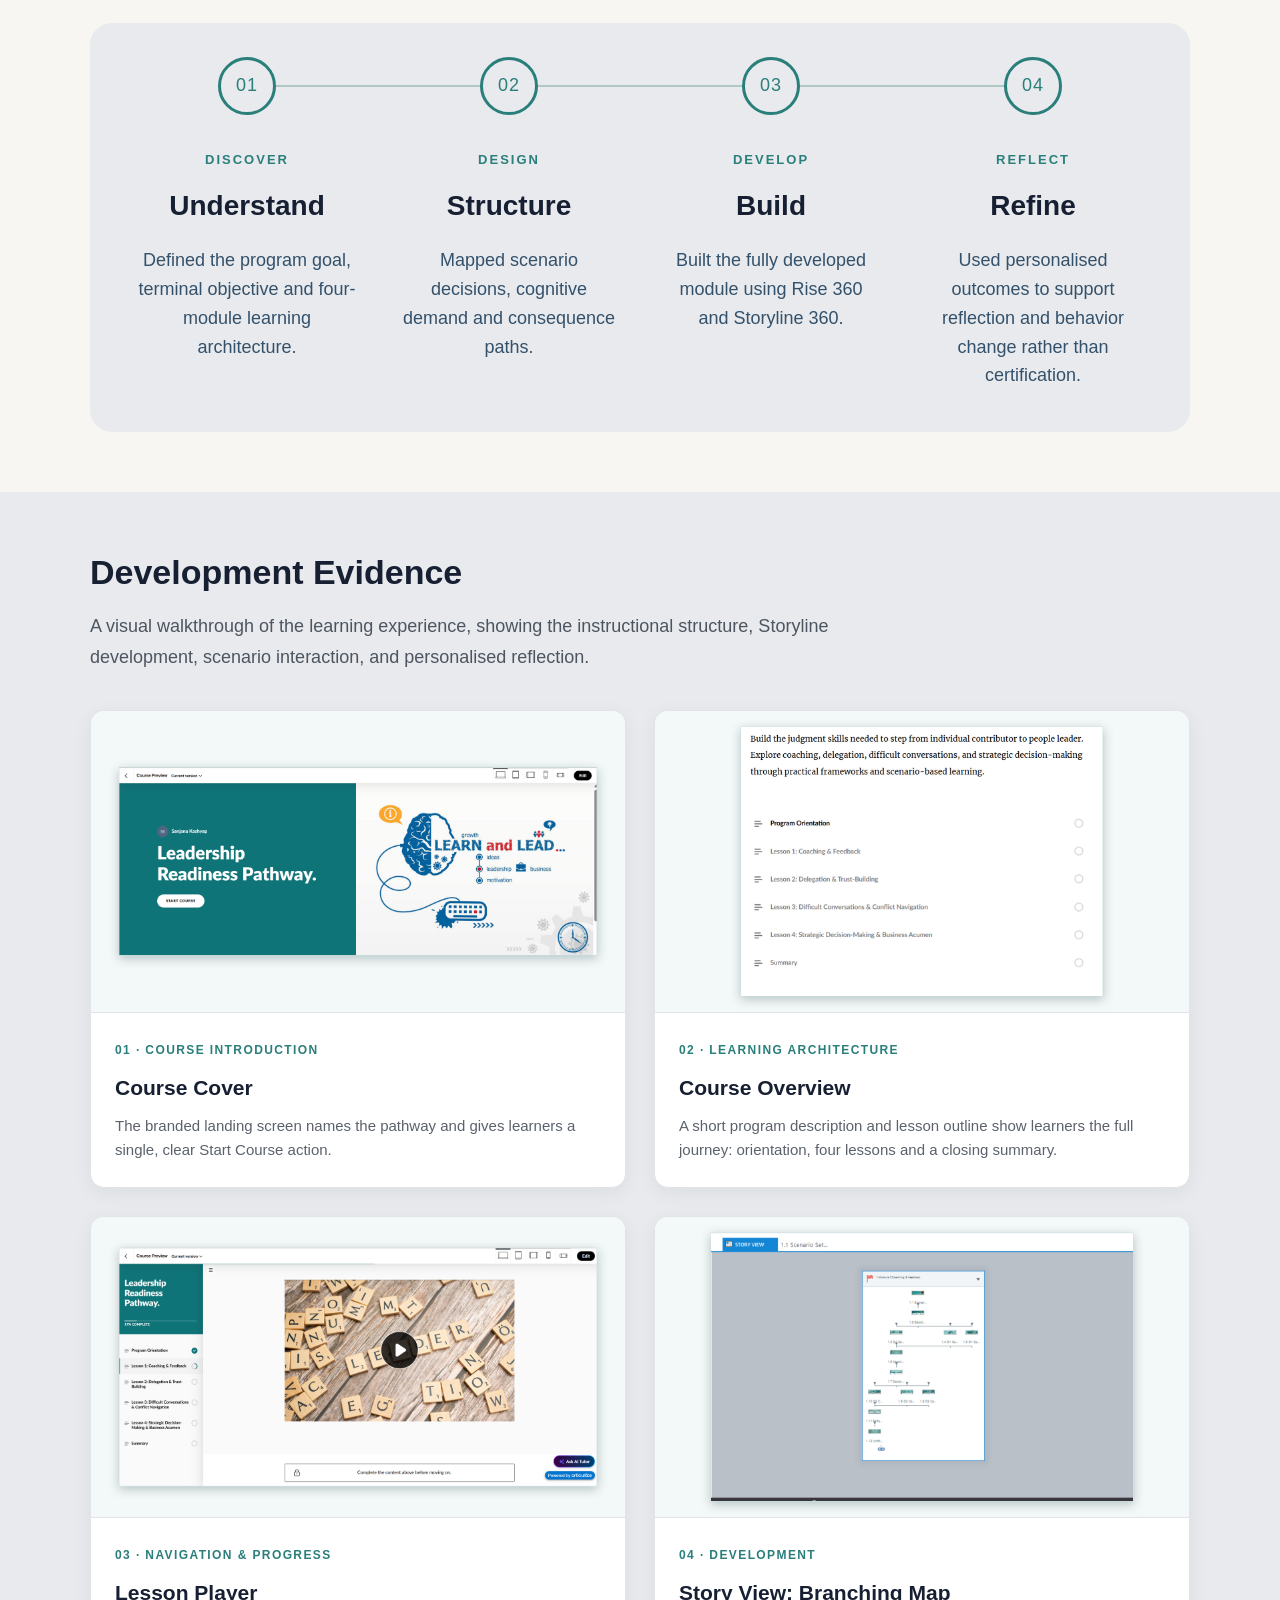
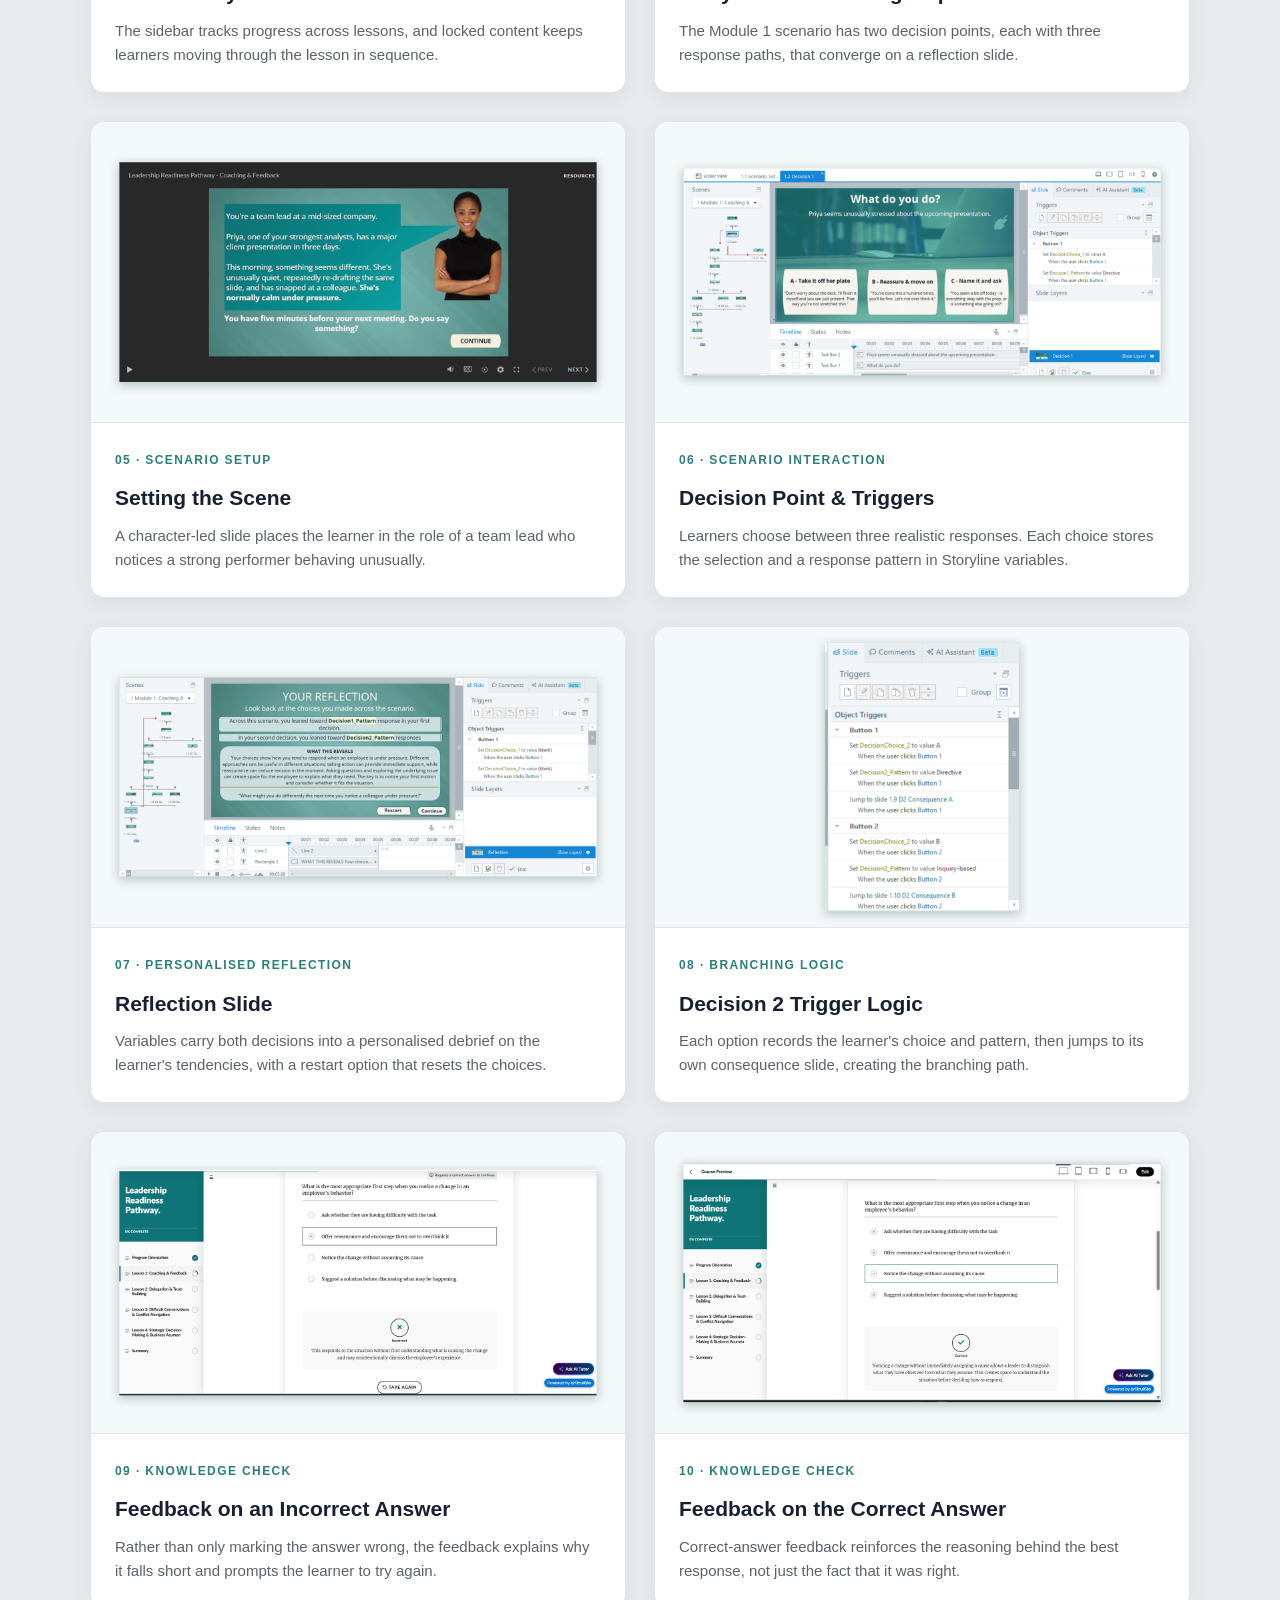
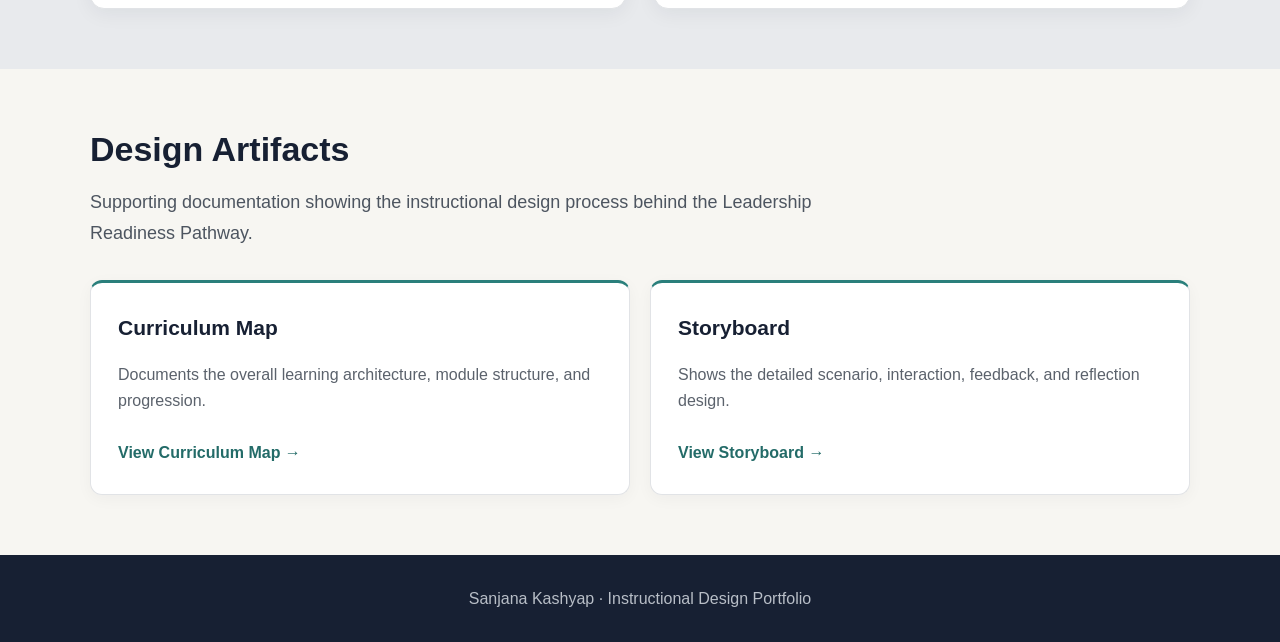
==== commit c3e35487: "Update index.html" ====
--- a/portfolio/projects/leadership/index.html
+++ b/portfolio/projects/leadership/index.html
@@ -7,6 +7,7 @@
   <title>Leadership Readiness Pathway | Sanjana Kashyap</title>
 
   <style>
+
   * {
     box-sizing: border-box;
   }
@@ -24,6 +25,9 @@
     max-width: 1100px;
     margin: auto;
   }
+
+
+  /* HERO */
 
   .hero {
     background: #172033;
@@ -114,11 +118,12 @@
     color: white;
   }
 
+
+  /* GENERAL SECTIONS */
+
   section {
     padding: 60px 0;
   }
-
-  /* Tighter transition between objective and overview */
 
   section:first-of-type {
     padding-bottom: 35px;
@@ -146,6 +151,9 @@
     font-size: 18px;
     color: #4D5560;
   }
+
+
+  /* LEARNING GAP */
 
   .learning-gap {
     margin-top: 28px;
@@ -162,28 +170,35 @@
     font-size: 18px;
     line-height: 1.7;
   }
+
+
+  /* TERMINAL LEARNING OBJECTIVE */
+
   .learning-objective {
-  margin-top: 55px;
-}
-
-.learning-objective h2 {
-  margin-bottom: 28px;
-}
-
-.objective-card {
-  width: 77%;
-  background: #E8EAED;
-  border-left: 6px solid #2A8582;
-  border-radius: 0 15px 15px 0;
-  padding: 38px 44px;
-  box-sizing: border-box;
-}
-.objective-card p {
-  margin: 0;
-  font-size: 18px;
-  line-height: 1.65;
-  color: #40566D;
-}
+    margin-top: 55px;
+  }
+
+  .learning-objective h2 {
+    margin-bottom: 28px;
+  }
+
+  .objective-card {
+    width: 77%;
+    background: #E8EAED;
+    border-left: 6px solid #2A8582;
+    border-radius: 0 15px 15px 0;
+    padding: 38px 44px;
+  }
+
+  .objective-card p {
+    margin: 0;
+    font-size: 18px;
+    line-height: 1.65;
+    color: #40566D;
+  }
+
+
+  /* PROJECT OVERVIEW */
 
   .meta-grid {
     display: grid;
@@ -201,7 +216,6 @@
     border-radius: 0;
     background: transparent;
     box-shadow: none;
-
     color: #4D5560;
     font-size: 16px;
     line-height: 1.55;
@@ -214,7 +228,6 @@
   .meta-card strong {
     display: block;
     margin-bottom: 9px;
-
     color: #2A7F7B;
     font-size: 11px;
     font-weight: bold;
@@ -370,7 +383,6 @@
     align-self: flex-start;
     margin-top: 14px;
   }
-
 
   .status {
     display: inline-block;
@@ -392,6 +404,9 @@
     border-color: #AFC7C5;
   }
 
+
+  /* DESIGN APPROACH */
+
   .design-grid {
     display: grid;
     grid-template-columns: repeat(2, 1fr);
@@ -401,6 +416,16 @@
 
   .design-card {
     border-top: 3px solid #2A7F7B;
+  }
+
+  .design-card h3 {
+    margin-top: 20px;
+  }
+
+  .design-card p {
+    color: #5B626C;
+    font-size: 16px;
+    line-height: 1.6;
   }
 
   .design-decisions span {
@@ -417,148 +442,143 @@
     color: #AFC7C5;
   }
 
-/* DESIGN PROCESS */
-
-.process {
-  position: relative;
-  display: grid;
-  grid-template-columns: repeat(4, 1fr);
-  gap: 0;
-  margin-top: 38px;
-  padding: 34px 26px 42px;
-  background: #E8EAED;
-  border-radius: 22px;
-}
-
-.process-step {
-  position: relative;
-  padding: 0 22px;
-  text-align: center;
-  background: transparent;
-  border: none;
-  box-shadow: none;
-  border-radius: 0;
-}
-
-.process-step::after {
-  content: "";
-  position: absolute;
-  top: 28px;
-  left: 50%;
-  width: 100%;
-  height: 2px;
-  background: #AFC7C5;
-  z-index: 0;
-}
-
-.process-step:last-child::after {
-  display: none;
-}
-
-.process-step strong {
-  position: relative;
-  z-index: 2;
-
-  display: flex;
-  align-items: center;
-  justify-content: center;
-
-  width: 58px;
-  height: 58px;
-  margin: 0 auto 34px;
-
-  border: 3px solid #2A7F7B;
-  border-radius: 50%;
-
-  background: #E8EAED;
-  color: #2A7F7B;
-
-  font-size: 18px;
-  letter-spacing: 1px;
-}
-
-.process-step h3 {
-  margin: 0 0 24px;
-  color: #172033;
-  font-size: 28px;
-  line-height: 1.2;
-}
-
-.process-step p {
-  max-width: 260px;
-  margin: 0 auto;
-
-  color: #34516B;
-  font-size: 18px;
-  line-height: 1.6;
-}
-
-
-/* DEVELOPMENT EVIDENCE */
-
-.screenshots {
-  background: #E8EAED;
-}
-
-
-/* DESIGN ARTIFACTS */
-
-.artifact-grid {
-  display: grid;
-  grid-template-columns: repeat(2, 1fr);
-  gap: 28px;
-  margin-top: 38px;
-}
-
-.artifact-card {
-  background: #FFFFFF;
-  padding: 38px 40px;
-  border: 1px solid #D5DDE0;
-  border-top: 4px solid #2A7F7B;
-  border-radius: 16px;
-  box-shadow: 0 6px 20px rgba(23, 32, 51, 0.04);
-}
-
-.artifact-card h3 {
-  color: #172033;
-  font-size: 28px;
-  margin: 0 0 24px;
-}
-
-.artifact-card p {
-  color: #34516B;
-  font-size: 18px;
-  line-height: 1.6;
-}
-
-.artifact-link {
-  display: inline-block;
-  margin-top: 18px;
-  color: #236B68;
-  font-size: 18px;
-  font-weight: bold;
-  text-decoration: none;
-}
-
-
-/* MOBILE */
-
-@media (max-width: 800px) {
-
-  .process {
-    grid-template-columns: 1fr;
-    gap: 40px;
-  }
-
-  .process-step::after {
+
+  /* =====================================================
+     DESIGN PROCESS
+     MATCHED TO NEXATECH
+     ===================================================== */
+
+  .design-process {
+    background: #F7F6F2;
+    padding: 60px 0 60px;
+  }
+
+  .design-process .section-intro {
+    max-width: 1000px;
+    margin: 0 0 0;
+    color: #172033;
+    font-size: 18px;
+    line-height: 1.7;
+  }
+
+  .process-cards {
+    position: relative;
+
+    display: grid;
+    grid-template-columns: repeat(4, 1fr);
+    gap: 0;
+
+    margin-top: 38px;
+    padding: 34px 26px 42px;
+
+    background: #E8EAED;
+    border-radius: 22px;
+  }
+
+  .process-card {
+    position: relative;
+
+    padding: 0 22px;
+
+    text-align: center;
+
+    background: transparent;
+    border: none;
+    box-shadow: none;
+    border-radius: 0;
+  }
+
+  /* Connecting line */
+
+  .process-card::after {
+    content: "";
+
+    position: absolute;
+
+    top: 28px;
+    left: 50%;
+
+    width: 100%;
+    height: 2px;
+
+    background: #AFC7C5;
+
+    z-index: 0;
+  }
+
+  .process-card:last-child::after {
     display: none;
   }
 
-  .artifact-grid {
-    grid-template-columns: 1fr;
-  }
-
-}
+  /* Number circles */
+
+  .process-number {
+    position: relative;
+    z-index: 2;
+
+    display: flex;
+    align-items: center;
+    justify-content: center;
+
+    width: 58px;
+    height: 58px;
+
+    margin: 0 auto 34px;
+
+    border: 3px solid #2A7F7B;
+    border-radius: 50%;
+
+    background: #E8EAED;
+
+    color: #2A7F7B;
+
+    font-size: 18px;
+    font-weight: normal;
+    letter-spacing: 1px;
+  }
+
+  /* DISCOVER / DESIGN / DEVELOP / REFLECT */
+
+  .process-label {
+    margin-bottom: 18px;
+
+    color: #2A7F7B;
+
+    font-size: 13px;
+    font-weight: bold;
+
+    letter-spacing: 2px;
+
+    text-transform: uppercase;
+  }
+
+  /* Understand / Structure / Build / Refine */
+
+  .process-card h3 {
+    margin: 0 0 24px;
+
+    color: #172033;
+
+    font-size: 28px;
+    line-height: 1.2;
+  }
+
+  .process-card p {
+    max-width: 260px;
+
+    margin: 0 auto;
+
+    color: #34516B;
+
+    font-size: 18px;
+    line-height: 1.6;
+  }
+
+
+  /* =====================================================
+     DEVELOPMENT EVIDENCE
+     ===================================================== */
+
   .screenshots {
     background: #E8EAED;
   }
@@ -623,11 +643,10 @@
     line-height: 1.6;
   }
 
-  @media (max-width: 800px) {
-    .screenshot-gallery {
-      grid-template-columns: 1fr;
-    }
-  }
+
+  /* =====================================================
+     DESIGN ARTIFACTS
+     ===================================================== */
 
   .artifact-grid {
     display: grid;
@@ -645,8 +664,15 @@
     box-shadow: 0 4px 16px rgba(23, 32, 51, 0.04);
   }
 
+  .artifact-card h3 {
+    margin-top: 0;
+    color: #172033;
+  }
+
   .artifact-card p {
     color: #5B626C;
+    font-size: 16px;
+    line-height: 1.6;
   }
 
   .artifact-link {
@@ -661,20 +687,77 @@
     text-decoration: underline;
   }
 
+
+  /* =====================================================
+     FOOTER
+     ===================================================== */
+
   footer {
-  background: #172033;
-  color: #B8BEC7;
-  padding: 30px 0;
-  text-align: center;
-}
+    background: #172033;
+    color: #B8BEC7;
+    padding: 30px 0;
+    text-align: center;
+  }
+
+
+  /* =====================================================
+     RESPONSIVE
+     ===================================================== */
+
+  @media (max-width: 900px) {
+
+    .process-cards {
+      grid-template-columns: repeat(2, 1fr);
+      row-gap: 42px;
+    }
+
+    .process-card::after {
+      display: none;
+    }
+
+    .meta-grid {
+      grid-template-columns: repeat(2, 1fr);
+    }
+
+    .meta-card:nth-child(2) {
+      border-right: none;
+    }
+
+    .meta-card:nth-child(n+3) {
+      border-top: 1px solid #D5D9DD;
+    }
+
+    .modules {
+      grid-template-columns: repeat(2, 1fr);
+    }
+
+    .module:not(:last-child)::after {
+      display: none;
+    }
+
+    .design-grid {
+      grid-template-columns: 1fr 1fr;
+    }
+
+    .screenshot-gallery {
+      grid-template-columns: repeat(2, 1fr);
+    }
+
+  }
+
+
   @media (max-width: 800px) {
+
     h1 {
       font-size: 40px;
     }
 
+    .objective-card {
+      width: 100%;
+    }
+
     .meta-grid,
     .design-grid,
-    .process,
     .artifact-grid {
       grid-template-columns: 1fr;
     }
@@ -691,15 +774,11 @@
 
     .process-cards {
       grid-template-columns: 1fr;
-      gap: 42px;
-    }
-
-    .process-cards::before {
+      gap: 40px;
+    }
+
+    .process-card::after {
       display: none;
-    }
-
-    .process-number {
-      margin-bottom: 18px;
     }
 
     .modules {
@@ -715,6 +794,8 @@
       bottom: -20px;
 
       transform: translateX(50%);
+
+      display: flex;
     }
 
     .module {
@@ -737,14 +818,58 @@
     .design-decisions span:not(:last-child)::after {
       display: none;
     }
-  }
-</style>
+
+    .screenshot-gallery {
+      grid-template-columns: 1fr;
+    }
+
+  }
+
+
+  @media (max-width: 600px) {
+
+    .learning-gap {
+      padding: 25px 24px;
+    }
+
+    .objective-card {
+      padding: 30px 28px;
+    }
+
+    .design-process {
+      padding: 50px 0;
+    }
+
+    .process-cards {
+      padding: 34px 20px 38px;
+      border-radius: 18px;
+    }
+
+    .process-card {
+      padding: 0 12px;
+    }
+
+    .process-card h3 {
+      font-size: 25px;
+    }
+
+    .process-card p {
+      font-size: 17px;
+    }
+
+  }
+
+  </style>
 </head>
 
+
 <body>
 
+
   <!-- HERO -->
+
   <header class="hero">
+
     <div class="container">
 
       <a class="back-link" href="../../index.html">
@@ -792,11 +917,14 @@
       </a>
 
     </div>
+
   </header>
 
 
   <!-- BUSINESS PROBLEM & LEARNING OBJECTIVE -->
+
   <section>
+
     <div class="container">
 
       <h2>Learning Gap</h2>
@@ -814,28 +942,34 @@
       </div>
 
 
-     <section class="learning-objective">
-
-  <h2>Terminal Learning Objective</h2>
-
-  <div class="objective-card">
-
-    <p>
-      By the end of the Leadership Readiness Pathway, promotion-track
-      individual contributors will be able to evaluate realistic
-      people-leadership scenarios spanning coaching, delegation,
-      conflict, and resourcing trade-offs and select the response
-      that reflects sound managerial judgment, avoiding the failure
-      patterns modelled at each module's decision points.
-    </p>
-
-  </div>
-
-</section>
+      <section class="learning-objective">
+
+        <h2>Terminal Learning Objective</h2>
+
+        <div class="objective-card">
+
+          <p>
+            By the end of the Leadership Readiness Pathway, promotion-track
+            individual contributors will be able to evaluate realistic
+            people-leadership scenarios spanning coaching, delegation,
+            conflict, and resourcing trade-offs and select the response
+            that reflects sound managerial judgment, avoiding the failure
+            patterns modelled at each module's decision points.
+          </p>
+
+        </div>
+
+      </section>
+
+    </div>
+
+  </section>
 
 
   <!-- PROJECT OVERVIEW -->
+
   <section>
+
     <div class="container">
 
       <h2>Project Overview</h2>
@@ -849,35 +983,53 @@
       <div class="meta-grid">
 
         <div class="meta-card">
+
           <strong>Audience</strong>
+
           Promotion-track and high-potential individual contributors
           who are not yet in a formal leadership role.
-        </div>
+
+        </div>
+
 
         <div class="meta-card">
+
           <strong>Tools</strong>
+
           Articulate Rise 360 and Storyline 360
-        </div>
+
+        </div>
+
 
         <div class="meta-card">
+
           <strong>Learning Format</strong>
+
           Scenario-based learning, branching decisions,
           knowledge checks and consequence-based feedback.
-        </div>
+
+        </div>
+
 
         <div class="meta-card">
+
           <strong>Estimated Duration</strong>
+
           Approximately 20 minutes
+
         </div>
 
       </div>
 
     </div>
+
   </section>
 
 
   <!-- LEARNING ARCHITECTURE -->
+
   <section>
+
     <div class="container">
 
       <h2>Learning Architecture</h2>
@@ -889,12 +1041,18 @@
       </p>
 
       <div class="complexity-label">
+
         <span>Foundational</span>
+
         <span>Increasing Leadership Complexity →</span>
+
         <span>Strategic</span>
+
       </div>
 
+
       <div class="modules">
+
 
         <div class="module">
 
@@ -1018,11 +1176,14 @@
       </div>
 
     </div>
+
   </section>
 
 
   <!-- DESIGN APPROACH -->
+
   <section>
+
     <div class="container">
 
       <h2>Design Approach</h2>
@@ -1034,7 +1195,9 @@
 
       <div class="design-grid">
 
+
         <div class="design-card">
+
           <h3>Branching Decisions</h3>
 
           <p>
@@ -1042,10 +1205,12 @@
             situations rather than simply selecting answers to
             recall-based questions.
           </p>
+
         </div>
 
 
         <div class="design-card">
+
           <h3>Consequence-Based Feedback</h3>
 
           <p>
@@ -1053,117 +1218,156 @@
             to see how different leadership responses can affect a
             situation.
           </p>
+
         </div>
 
 
         <div class="design-card">
+
           <h3>Path-Dependent Interaction</h3>
 
           <p>
             The fully built module uses the learner's earlier decision
             path to inform what happens later in the scenario.
           </p>
+
         </div>
 
 
         <div class="design-card">
+
           <h3>Personalised Reflection</h3>
 
           <p>
             The experience closes with a variable-driven personalised
             summary rather than a simple pass/fail score.
           </p>
+
         </div>
 
       </div>
 
     </div>
+
   </section>
 
 
- <!-- DESIGN PROCESS -->
-<section class="design-process">
-
-  <div class="container">
-
-    <h2>Design Process</h2>
-
-    <p class="section-intro">
-      The project demonstrates a progression from program-level curriculum
-      architecture to scenario design and interactive development.
-    </p>
-
-    <div class="process-cards">
-
-      <div class="process-card">
-
-        <div class="process-number">01</div>
-
-        <div class="process-label">DISCOVER</div>
-
-        <h3>Understand</h3>
-
-        <p>
-          Defined the program goal, terminal objective and four-module
-          learning architecture.
-        </p>
+  <!-- DESIGN PROCESS -->
+
+  <section class="design-process">
+
+    <div class="container">
+
+      <h2>Design Process</h2>
+
+      <p class="section-intro">
+        The project demonstrates a progression from program-level curriculum
+        architecture to scenario design and interactive development.
+      </p>
+
+
+      <div class="process-cards">
+
+
+        <div class="process-card">
+
+          <div class="process-number">
+            01
+          </div>
+
+          <div class="process-label">
+            DISCOVER
+          </div>
+
+          <h3>
+            Understand
+          </h3>
+
+          <p>
+            Defined the program goal, terminal objective and four-module
+            learning architecture.
+          </p>
+
+        </div>
+
+
+        <div class="process-card">
+
+          <div class="process-number">
+            02
+          </div>
+
+          <div class="process-label">
+            DESIGN
+          </div>
+
+          <h3>
+            Structure
+          </h3>
+
+          <p>
+            Mapped scenario decisions, cognitive demand and consequence
+            paths.
+          </p>
+
+        </div>
+
+
+        <div class="process-card">
+
+          <div class="process-number">
+            03
+          </div>
+
+          <div class="process-label">
+            DEVELOP
+          </div>
+
+          <h3>
+            Build
+          </h3>
+
+          <p>
+            Built the fully developed module using Rise 360 and
+            Storyline 360.
+          </p>
+
+        </div>
+
+
+        <div class="process-card">
+
+          <div class="process-number">
+            04
+          </div>
+
+          <div class="process-label">
+            REFLECT
+          </div>
+
+          <h3>
+            Refine
+          </h3>
+
+          <p>
+            Used personalised outcomes to support reflection and
+            behavior change rather than certification.
+          </p>
+
+        </div>
+
 
       </div>
 
-      <div class="process-card">
-
-        <div class="process-number">02</div>
-
-        <div class="process-label">DESIGN</div>
-
-        <h3>Structure</h3>
-
-        <p>
-          Mapped scenario decisions, cognitive demand and consequence
-          paths.
-        </p>
-
-      </div>
-
-      <div class="process-card">
-
-        <div class="process-number">03</div>
-
-        <div class="process-label">DEVELOP</div>
-
-        <h3>Build</h3>
-
-        <p>
-          Built the fully developed module using Rise 360 and
-          Storyline 360.
-        </p>
-
-      </div>
-
-      <div class="process-card">
-
-        <div class="process-number">04</div>
-
-        <div class="process-label">REFLECT</div>
-
-        <h3>Refine</h3>
-
-        <p>
-          Used personalised outcomes to support reflection and
-          behavior change rather than certification.
-        </p>
-
-      </div>
-
     </div>
 
-  </div>
-
-</section>
+  </section>
 
 
   <!-- DEVELOPMENT EVIDENCE -->
+
   <section class="screenshots">
+
     <div class="container">
 
       <h2>Development Evidence</h2>
@@ -1174,215 +1378,351 @@
         and personalised reflection.
       </p>
 
+
       <div class="screenshot-gallery">
 
+
         <!-- 01 -->
+
         <div class="screenshot-card">
+
           <a href="images/01-course-cover-landing.png" target="_blank">
+
             <img
               src="images/01-course-cover-landing.png"
               alt="Leadership Readiness Pathway course cover in Rise 360 with a Start Course button"
             >
+
           </a>
 
           <div class="screenshot-content">
-            <span>01 · Course Introduction</span>
-            <h3>Course Cover</h3>
+
+            <span>
+              01 · Course Introduction
+            </span>
+
+            <h3>
+              Course Cover
+            </h3>
+
             <p>
               The branded landing screen names the pathway and gives
               learners a single, clear Start Course action.
             </p>
-          </div>
+
+          </div>
+
         </div>
 
 
         <!-- 02 -->
+
         <div class="screenshot-card">
+
           <a href="images/02-course-overview-lesson-list.png" target="_blank">
+
             <img
               src="images/02-course-overview-lesson-list.png"
               alt="Course overview listing the program orientation, four lessons and summary"
             >
+
           </a>
 
           <div class="screenshot-content">
-            <span>02 · Learning Architecture</span>
-            <h3>Course Overview</h3>
+
+            <span>
+              02 · Learning Architecture
+            </span>
+
+            <h3>
+              Course Overview
+            </h3>
+
             <p>
               A short program description and lesson outline show learners
               the full journey: orientation, four lessons and a closing summary.
             </p>
-          </div>
+
+          </div>
+
         </div>
 
 
         <!-- 03 -->
+
         <div class="screenshot-card">
+
           <a href="images/03-lesson-player-navigation.png" target="_blank">
+
             <img
               src="images/03-lesson-player-navigation.png"
               alt="Rise 360 lesson player with sidebar navigation and progress tracking"
             >
+
           </a>
 
           <div class="screenshot-content">
-            <span>03 · Navigation &amp; Progress</span>
-            <h3>Lesson Player</h3>
+
+            <span>
+              03 · Navigation &amp; Progress
+            </span>
+
+            <h3>
+              Lesson Player
+            </h3>
+
             <p>
               The sidebar tracks progress across lessons, and locked content
               keeps learners moving through the lesson in sequence.
             </p>
-          </div>
+
+          </div>
+
         </div>
 
 
         <!-- 04 -->
+
         <div class="screenshot-card">
+
           <a href="images/04-storyline-story-view-branching.png" target="_blank">
+
             <img
               src="images/04-storyline-story-view-branching.png"
               alt="Storyline 360 Story View showing the Module 1 branching scenario map"
             >
+
           </a>
 
           <div class="screenshot-content">
-            <span>04 · Development</span>
-            <h3>Story View: Branching Map</h3>
+
+            <span>
+              04 · Development
+            </span>
+
+            <h3>
+              Story View: Branching Map
+            </h3>
+
             <p>
               The Module 1 scenario has two decision points, each with
               three response paths, that converge on a reflection slide.
             </p>
-          </div>
+
+          </div>
+
         </div>
 
 
         <!-- 05 -->
+
         <div class="screenshot-card">
+
           <a href="images/05-scenario-setup-slide.png" target="_blank">
+
             <img
               src="images/05-scenario-setup-slide.png"
               alt="Scenario setup slide introducing Priya, a strong analyst who seems unusually stressed"
             >
+
           </a>
 
           <div class="screenshot-content">
-            <span>05 · Scenario Setup</span>
-            <h3>Setting the Scene</h3>
+
+            <span>
+              05 · Scenario Setup
+            </span>
+
+            <h3>
+              Setting the Scene
+            </h3>
+
             <p>
               A character-led slide places the learner in the role of a
               team lead who notices a strong performer behaving unusually.
             </p>
-          </div>
+
+          </div>
+
         </div>
 
 
         <!-- 06 -->
+
         <div class="screenshot-card">
+
           <a href="images/06-storyline-decision-slide-triggers.png" target="_blank">
+
             <img
               src="images/06-storyline-decision-slide-triggers.png"
               alt="Storyline decision slide with three response options and the triggers that store the learner's choice"
             >
+
           </a>
 
           <div class="screenshot-content">
-            <span>06 · Scenario Interaction</span>
-            <h3>Decision Point &amp; Triggers</h3>
+
+            <span>
+              06 · Scenario Interaction
+            </span>
+
+            <h3>
+              Decision Point &amp; Triggers
+            </h3>
+
             <p>
               Learners choose between three realistic responses. Each
               choice stores the selection and a response pattern in Storyline variables.
             </p>
-          </div>
+
+          </div>
+
         </div>
 
 
         <!-- 07 -->
+
         <div class="screenshot-card">
+
           <a href="images/07-storyline-reflection-variables.png" target="_blank">
+
             <img
               src="images/07-storyline-reflection-variables.png"
               alt="Reflection slide in Storyline 360 displaying the learner's decision patterns through variables"
             >
+
           </a>
 
           <div class="screenshot-content">
-            <span>07 · Personalised Reflection</span>
-            <h3>Reflection Slide</h3>
+
+            <span>
+              07 · Personalised Reflection
+            </span>
+
+            <h3>
+              Reflection Slide
+            </h3>
+
             <p>
               Variables carry both decisions into a personalised debrief
               on the learner's tendencies, with a restart option that resets the choices.
             </p>
-          </div>
+
+          </div>
+
         </div>
 
 
         <!-- 08 -->
+
         <div class="screenshot-card">
+
           <a href="images/08-storyline-decision-2-jump-triggers.png" target="_blank">
+
             <img
               src="images/08-storyline-decision-2-jump-triggers.png"
               alt="Storyline trigger panel for Decision 2 showing variable assignments and jump-to-slide triggers"
             >
+
           </a>
 
           <div class="screenshot-content">
-            <span>08 · Branching Logic</span>
-            <h3>Decision 2 Trigger Logic</h3>
+
+            <span>
+              08 · Branching Logic
+            </span>
+
+            <h3>
+              Decision 2 Trigger Logic
+            </h3>
+
             <p>
               Each option records the learner's choice and pattern,
               then jumps to its own consequence slide, creating the branching path.
             </p>
-          </div>
+
+          </div>
+
         </div>
 
 
         <!-- 09 -->
+
         <div class="screenshot-card">
+
           <a href="images/09-knowledge-check-incorrect-feedback.png" target="_blank">
+
             <img
               src="images/09-knowledge-check-incorrect-feedback.png"
               alt="Knowledge check question with incorrect answer feedback"
             >
+
           </a>
 
           <div class="screenshot-content">
-            <span>09 · Knowledge Check</span>
-            <h3>Feedback on an Incorrect Answer</h3>
+
+            <span>
+              09 · Knowledge Check
+            </span>
+
+            <h3>
+              Feedback on an Incorrect Answer
+            </h3>
+
             <p>
               Rather than only marking the answer wrong, the feedback
               explains why it falls short and prompts the learner to try again.
             </p>
-          </div>
+
+          </div>
+
         </div>
 
 
         <!-- 10 -->
+
         <div class="screenshot-card">
+
           <a href="images/10-knowledge-check-correct-feedback.png" target="_blank">
+
             <img
               src="images/10-knowledge-check-correct-feedback.png"
               alt="Knowledge check question with correct answer feedback"
             >
+
           </a>
 
           <div class="screenshot-content">
-            <span>10 · Knowledge Check</span>
-            <h3>Feedback on the Correct Answer</h3>
+
+            <span>
+              10 · Knowledge Check
+            </span>
+
+            <h3>
+              Feedback on the Correct Answer
+            </h3>
+
             <p>
               Correct-answer feedback reinforces the reasoning behind
               the best response, not just the fact that it was right.
             </p>
-          </div>
-        </div>
+
+          </div>
+
+        </div>
+
 
       </div>
 
     </div>
+
   </section>
 
 
   <!-- DESIGN ARTIFACTS -->
+
   <section>
+
     <div class="container">
 
       <h2>Design Artifacts</h2>
@@ -1392,10 +1732,15 @@
         behind the Leadership Readiness Pathway.
       </p>
 
+
       <div class="artifact-grid">
 
+
         <div class="artifact-card">
-          <h3>Curriculum Map</h3>
+
+          <h3>
+            Curriculum Map
+          </h3>
 
           <p>
             Documents the overall learning architecture, module structure,
@@ -1409,11 +1754,15 @@
           >
             View Curriculum Map →
           </a>
+
         </div>
 
 
         <div class="artifact-card">
-          <h3>Storyboard</h3>
+
+          <h3>
+            Storyboard
+          </h3>
 
           <p>
             Shows the detailed scenario, interaction, feedback, and
@@ -1427,20 +1776,27 @@
           >
             View Storyboard →
           </a>
-        </div>
+
+        </div>
+
 
       </div>
 
     </div>
+
   </section>
 
 
   <!-- FOOTER -->
+
   <footer>
+
     <div class="container">
       Sanjana Kashyap · Instructional Design Portfolio
     </div>
+
   </footer>
+
 
 </body>
 </html>
